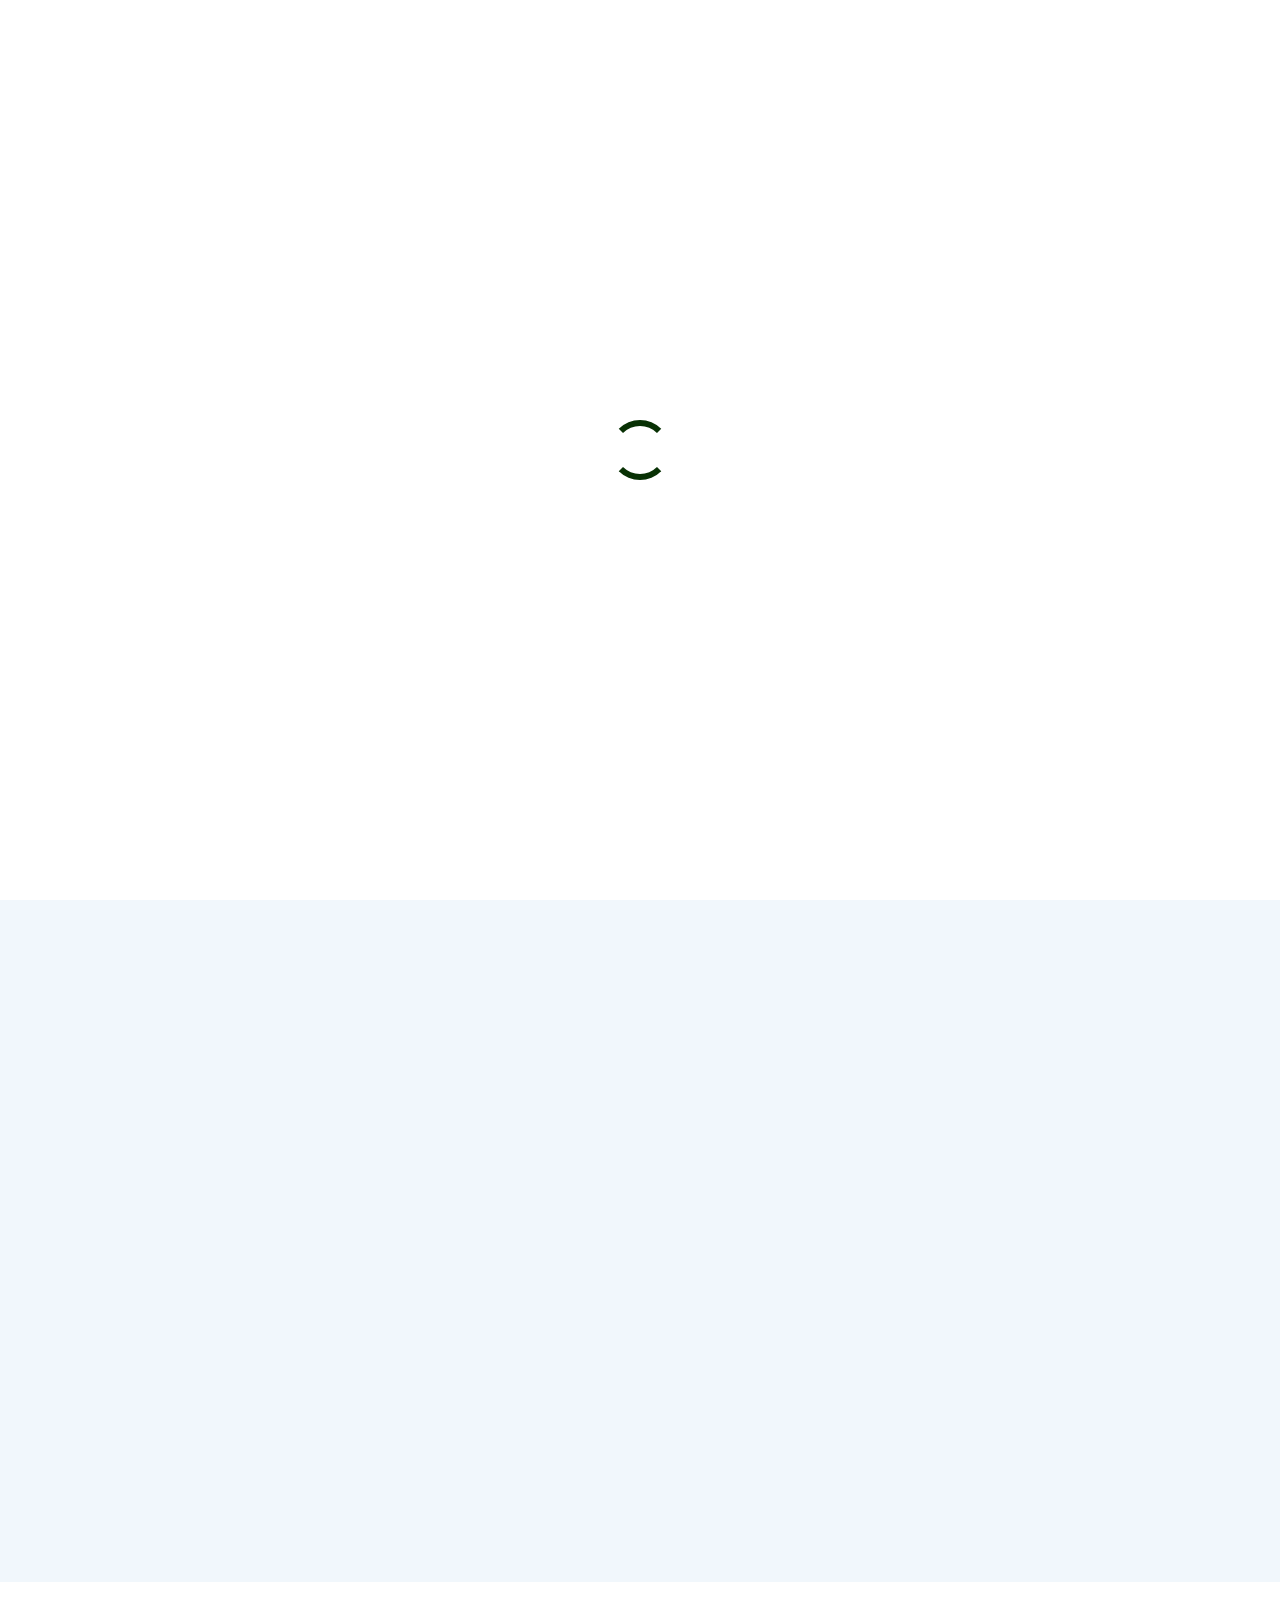
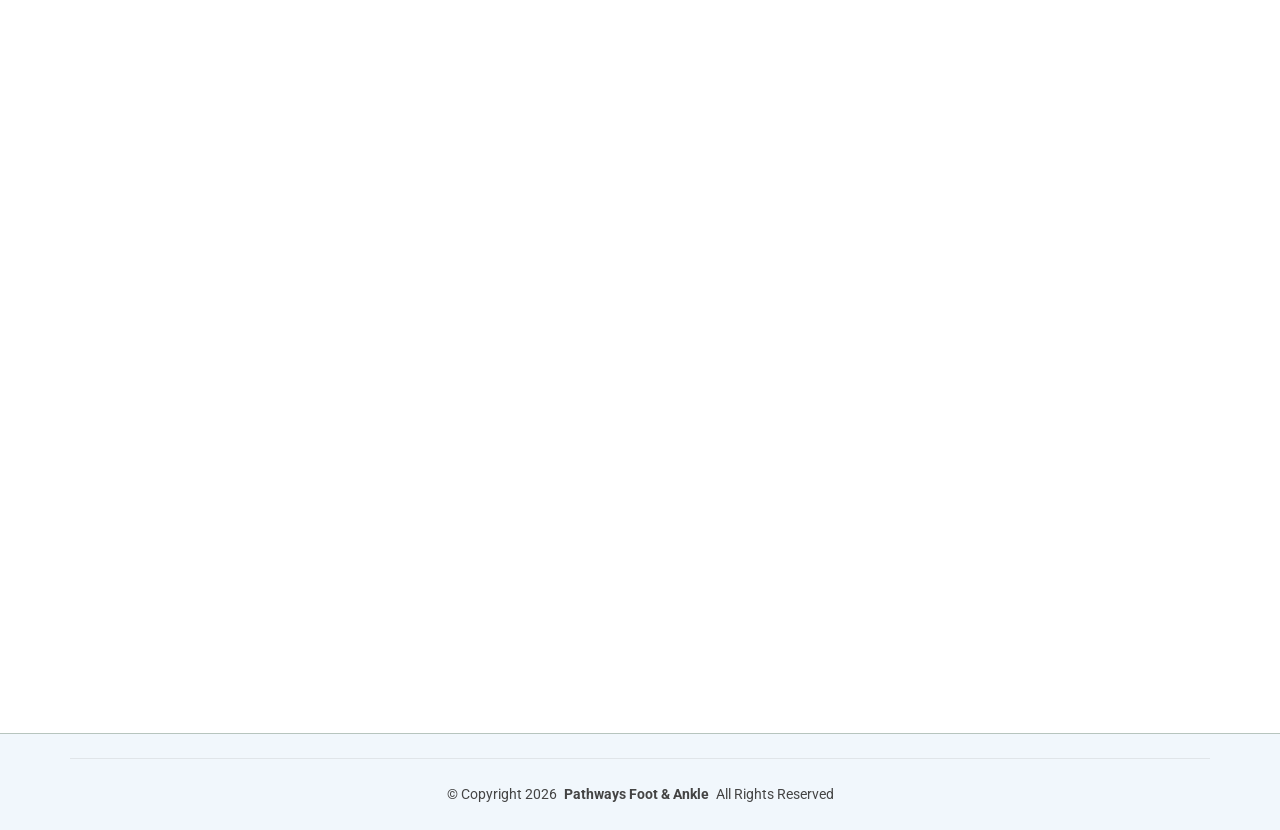
==== index.html @ 92fa501e "Update index.html" ====
<!DOCTYPE html>
<html lang="en">

<head>
  <meta charset="utf-8">
  <meta content="width=device-width, initial-scale=1.0" name="viewport">
  <title>Pathways Foot & Ankle</title>
  <meta name="description" content="">
  <meta name="keywords" content="">

  <!-- Favicons -->
  <link href="assets/img/favicon.png" rel="icon">
  <link href="assets/img/apple-touch-icon.png" rel="apple-touch-icon">

  <!-- Fonts -->
  <link href="https://fonts.googleapis.com" rel="preconnect">
  <link href="https://fonts.gstatic.com" rel="preconnect" crossorigin>
  <link href="https://fonts.googleapis.com/css2?family=Roboto:ital,wght@0,100;0,300;0,400;0,500;0,700;0,900;1,100;1,300;1,400;1,500;1,700;1,900&family=Poppins:ital,wght@0,100;0,200;0,300;0,400;0,500;0,600;0,700;0,800;0,900;1,100;1,200;1,300;1,400;1,500;1,600;1,700;1,800;1,900&family=Raleway:ital,wght@0,100;0,200;0,300;0,400;0,500;0,600;0,700;0,800;0,900;1,100;1,200;1,300;1,400;1,500;1,600;1,700;1,800;1,900&display=swap" rel="stylesheet">

  <!-- Vendor CSS Files -->
  <link href="assets/vendor/bootstrap/css/bootstrap.min.css" rel="stylesheet">
  <link href="assets/vendor/bootstrap-icons/bootstrap-icons.css" rel="stylesheet">
  <link href="assets/vendor/aos/aos.css" rel="stylesheet">
  <link href="assets/vendor/fontawesome-free/css/all.min.css" rel="stylesheet">
  <link href="assets/vendor/glightbox/css/glightbox.min.css" rel="stylesheet">
  <link href="assets/vendor/swiper/swiper-bundle.min.css" rel="stylesheet">

  <!-- Main CSS File -->
  <link href="assets/css/main.css" rel="stylesheet">

  <!-- =======================================================
  * Template Name: Medilab
  * Template URL: https://bootstrapmade.com/medilab-free-medical-bootstrap-theme/
  * Updated: Aug 07 2024 with Bootstrap v5.3.3
  * Author: BootstrapMade.com
  * License: https://bootstrapmade.com/license/
  ======================================================== -->
</head>

<body class="index-page">

  <header id="header" class="header sticky-top">

    <div class="topbar d-flex align-items-center">
      <div class="container d-flex justify-content-center justify-content-md-between">
        <div class="contact-info d-flex align-items-center">
          <i class="bi bi-phone d-flex align-items-center ms-4"><a href="tel:+19713595299">(971) 359-5299</a></i>
          <i class="bi bi-envelope d-flex align-items-center"><a href="mailto:contact@example.com">clifford@pathwaysfootandankle.com</a></i>
<i class="bi bi-geo-alt d-flex align-itmes-center ms-4"><span>The Greater Portland Area</span></i>
        </div>
      </div>
    </div><!-- End Top Bar -->

    <div class="branding d-flex align-items-center">

      <div class="container position-relative d-flex align-items-center justify-content-between">
        <a href="index.html" class="logo d-flex align-items-center me-auto">
          <!-- Uncomment the line below if you also wish to use an image logo -->
          <img src="assets/img/logo_main.png" alt="">
          <!-- <h1 class="sitename">Pathways Foot & Ankle</h1> -->
        </a>

        <nav id="navmenu" class="navmenu">
          <ul>
            <li><a href="#hero" class="active">Home<br></a></li>
            <li><a href="#about">About Dr. Clifford</a></li>
            <li><a href="#services">Services</a></li>
            <li><a href="#contact">Contact</a></li>
          </ul>
          <i class="mobile-nav-toggle d-xl-none bi bi-list"></i>
        </nav>

        <a class="cta-btn d-none d-sm-block" href="#contact">Contact Dr. Clifford</a>

      </div>

    </div>

  </header>

  <main class="main">

    <!-- Hero Section -->
    <section id="hero" class="hero section light-background">

      <img src="assets/img/hero-bg.jpg" alt="" data-aos="fade-in">

      <div class="container position-relative">

        <div class="welcome position-relative" data-aos="fade-down" data-aos-delay="100">
          <h2>BOARD CERTIFIED FOOT & ANKLE CARE AT YOUR DOOR</h2>
          <p>No waiting rooms, no travel. Just compassionate, high-quality foot and ankle care in the comfort of your home.</p>
        </div><!-- End Welcome -->

        <div class="content row gy-4">
          <div class="col-lg-4 d-flex align-items-stretch">
            <div class="why-box" data-aos="zoom-out" data-aos-delay="200">
              <h3>House Call Convenience</h3>
              <p>
                Skip the commute, parking, and waiting room. Treatment is provided in your own home, at work, your hotel, or wherever you are. Ideal for seniors, post-op patients, out of town visitors, busy professionals, or anyone who values comfort and personalized care.
              </p>
              <p>Contact Dr. Clifford directly to discuss your foot and ankle concerns. He will determine if a house call is appropriate for your needs and will gladly answer your questions. 
                
              <div class="text-center">
                <a href="#contact" class="more-btn"><span>Request an Appointment</span> <i class="bi bi-chevron-right"></i></a>
              </div>
            </div>
          </div><!-- End Why Box -->

          <div class="col-lg-8 d-flex align-items-stretch">
            <div class="d-flex flex-column justify-content-center">
              <div class="row gy-4">

                <div class="col-xl-4 d-flex align-items-stretch">
                  <div class="icon-box" data-aos="zoom-out" data-aos-delay="500">
                    <i class="fa-solid fa-house-chimney-medical"></i>
                    <h4>Advanced In-Home Care</h4>
                    <p>Whether you have a sprain, heel pain, an ingrown toenail, or just need a nail trim, expert foot and ankle care comes directly to your home. From ultrasound and laser therapy to shockwave and minor procedures — everything is done in the comfort of your own space. No referrals, no waiting rooms, no separate appointments.</p>
                  </div>
                </div><!-- End Icon Box -->

                <div class="col-xl-4 d-flex align-items-stretch">
                  <div class="icon-box" data-aos="zoom-out" data-aos-delay="300">
                    <i class="fa-solid fa-arrows-split-up-and-left"></i>
                    <h4>Functional Medicine</h4>
                    <p>Care goes beyond the foot to find the root cause of your problem — examining nutrition, biomechanics, inflammation, and lifestyle. Instead of just treating symptoms, the focus is on restoring whole-body balance to prevent future issues.

</p>
                  </div>
                </div><!-- End Icon Box -->

                <div class="col-xl-4 d-flex align-items-stretch">
                  <div class="icon-box" data-aos="zoom-out" data-aos-delay="300">
                    <i class="fa-regular fa-calendar"></i>
                    <h4>Same-Day Visits</h4>
                    <p>No referral needed. Same-day and next-day appointments are usually available. You get direct access to your provider without gatekeepers or prior authorizations.</p>
                  </div>
                </div><!-- End Icon Box -->

                <div class="col-xl-4 d-flex align-items-stretch">
                  <div class="icon-box" data-aos="zoom-out" data-aos-delay="400">
                    <i class="fa-regular fa-lightbulb"></i>
                    <h4>Direct Care = Better Care</h4>
                    <p>No insurance middlemen. No waiting for referrals or authorizations. Just transparent, affordable pricing and longer appointments. Treatment decisions are made between you and your doctor — not by an insurance company.</p>
                  </div>
                </div><!-- End Icon Box -->

                <div class="col-xl-4 d-flex align-items-stretch">
                  <div class="icon-box" data-aos="zoom-out" data-aos-delay="500">
                    <i class="fa-solid fa-bandage"></i>
                    <h4>Focus on Conservative Care</h4>
                    <p>Non-surgical options are always the first choice — from orthotics and physical therapy to regenerative medicine and laser therapy. Surgery is always a last resort.</p>
                  </div>
                </div><!-- End Icon Box -->

                <div class="col-xl-4 d-flex align-items-stretch">
                  <div class="icon-box" data-aos="zoom-out" data-aos-delay="500">
                    <i class="fa-solid fa-file-invoice-dollar"></i>
                    <h4>No Surprise Bills</h4>
                    <p>You know exactly what you pay before you receive care. HSA/FSA eligible. Lower overall costs without the overhead of insurance billing.</p>
                  </div>
                </div><!-- End Icon Box -->

              </div>
            </div>
          </div>
        </div><!-- End  Content-->

      </div>

    </section><!-- /Hero Section -->

    <!-- About Section -->
    <section id="about" class="about section">

      <div class="container">

        <div class="row gy-4 gx-5">

          <div class="col-lg-6 position-relative align-self-start" data-aos="fade-up" data-aos-delay="200">
            <img src="assets/img/about.jpg" class="img-fluid" alt="">
          </div>

          <div class="col-lg-6 content" data-aos="fade-up" data-aos-delay="100">
            <h3>Craig E. Clifford, DPM, MHA, FACFAS, FACPM</h3>
            <p>With more than a decade of performing, teaching, and developing surgical techniques, Dr. Clifford recognized that most foot and ankle surgery can be avoided with appropriate conservative care. In 2022, he left his successful high volume surgical practice to focus on expanding patient access to cutting-edge nonsurgical treatment—though he continues to perform surgery when necessary, utilizing the latest advancements in minimally invasive techniques. Dr. Clifford understands that there is no "one size fits all" solution in medicine, and <strong>every patient deserves an individualized, evidence-based approach, not a generic treatment plan</strong>.</p>
            <p>Dr. Clifford completed his podiatric medical and surgical residency training at the Franciscan Foot and Ankle Institute in Federal Way, Washington, where he later served as Director of Research and then Director of Residency Training. During his teaching tenure, he received multiple honors including <strong>Clinician of the Year</strong>, Instructor of the Year, and Outstanding Teaching Award. In 2020, he was named <strong>Physician of the Year</strong> by the Washington State Podiatric Medical Association.</p>
            <p>Dr. Clifford is <strong>board certified</strong> by the American Board of Foot and Ankle Surgery and additionally is <strong>board certified</strong> by the American Board of Podiatric Medicine. He has previously served on the Board of Directors for the International Foot and Ankle Foundation and has held editorial and peer review roles for multiple medical journals. He was also actively involved for over a decade with the Yucatan Children's Project, where he volunteered his time and skills to perform deformity correction surgeries for underserved children in Mexico.</p>
               
          </div>

        </div>

      </div>

    </section><!-- /About Section -->


    <!-- Services Section -->
    <section id="services" class="services section">

      <!-- Section Title -->
      <div class="container section-title" data-aos="fade-up">
        <h2>Services</h2>
      </div><!-- End Section Title -->

      <div class="container">

        <div class="row gy-4">

          <div class="col-lg-4 col-md-6" data-aos="fade-up" data-aos-delay="100">
            <div class="service-item  position-relative">
              <div class="icon">
                <i class="fa-regular fa-circle-dot"></i>
              </div>
                <h3>Diagnostic Ultrasound</h3>
              </a>
              <p>Painless, radiation-free imaging allows examination of soft tissues like tendons, ligaments, and nerves in real time. It's especially helpful for diagnosing plantar fasciitis, tendon tears, neuromas, and cysts.</p>
            </div>
          </div><!-- End Service Item -->

          <!--<div class="col-lg-4 col-md-6" data-aos="fade-up" data-aos-delay="200">
            <div class="service-item position-relative">
              <div class="icon">
                <i class="fa-solid fa-compass-drafting"></i>
              </div>
                <h3>Biomechanical Exam</h3>
              </a>
              <p>Your standing, walking, and running patterns are analyzed to identify abnormal motion that leads to pain or injury. The results guide recommendations for orthotics, physical therapy, and shoe gear.</p>
            </div>
          </div><!-- End Service Item -->

          <div class="col-lg-4 col-md-6" data-aos="fade-up" data-aos-delay="300">
            <div class="service-item position-relative">
              <div class="icon">
                <i class="fa-solid fa-arrows-split-up-and-left"></i>
              </div>
                <h3>Functional Medicine</h3>
              </a>
              <p>Foot problems often stem from whole-body issues like inflammation, metabolic imbalances, or nutritional deficiencies. Functional medicine testing digs deeper to treat the root cause — not just the symptoms.</p>
            </div>
          </div><!-- End Service Item -->

          <div class="col-lg-4 col-md-6" data-aos="fade-up" data-aos-delay="400">
            <div class="service-item position-relative">
              <div class="icon">
                <i class="fa-solid fa-xmark"></i>
              </div>
                <h3>Toenail Removal</h3>
              </a>
              <p>For infected toenails, chronically ingrown, thickened, or painful nails, safe in-home nail removal is available. The procedure is quick and can be made permanent if the nail edge keeps growing back.</p>
            </div>
          </div><!-- End Service Item -->

          <div class="col-lg-4 col-md-6" data-aos="fade-up" data-aos-delay="500">
            <div class="service-item position-relative">
              <div class="icon">
                <i class="fa-solid fa-syringe"></i>
              </div>
                <h3>Cortisone Injections</h3>
              </a>
              <p>A powerful anti-inflammatory shot that reduces swelling and pain from conditions like arthritis, tendinitis, and plantar fasciitis. Relief often begins within days and can last for weeks or months.</p>
            </div>
          </div><!-- End Service Item -->

          <!--<div class="col-lg-4 col-md-6" data-aos="fade-up" data-aos-delay="600">
            <div class="service-item position-relative">
              <div class="icon">
                <i class="fa-solid fa-dna"></i>
              </div>
                <h3>Regenerative Medicine Injections</h3>
              </a>
              <p>Your body's own healing abilities are used to repair damaged tissues. Options include platelet-rich plasma (PRP) and amniotic injections — ideal for chronic tendonitis, arthritis, and ligament injuries.</p>
            </div>
          </div><!-- End Service Item -->

          <div class="col-lg-4 col-md-6" data-aos="fade-up" data-aos-delay="600">
            <div class="service-item position-relative">
              <div class="icon">
                <i class="fa-solid fa-shoe-prints"></i>
              </div>
                <h3>Custom Orthotics</h3>
              </a>
              <p>Prescription devices made specifically for your feet. Unlike over-the-counter inserts, custom orthotics correct your unique biomechanics, relieve pressure points, and prevent reinjury.</p>
            </div>
          </div><!-- End Service Item -->

          <div class="col-lg-4 col-md-6" data-aos="fade-up" data-aos-delay="600">
            <div class="service-item position-relative">
              <div class="icon">
                <i class="fa-brands fa-spotify"></i>
              </div>
                <h3>Shockwave Therapy</h3>
              </a>
              <p>A non-invasive treatment that uses high-energy sound waves to stimulate healing in chronic conditions like plantar fasciitis, peripheral neuropathy, neuromas, and Achilles tendinitis. No needles, no downtime. Typically requires 3-5 sessions for maximum results.</p>
            </div>
          </div><!-- End Service Item -->

          <div class="col-lg-4 col-md-6" data-aos="fade-up" data-aos-delay="600">
            <div class="service-item position-relative">
              <div class="icon">
                <i class="fa-solid fa-syringe"></i>
              </div>
                <h3>Prolotherapy</h3>
              </a>
              <p>Prolotherapy (proliferative therapy) uses a small amount of an irritant solution — typically dextrose — injected into a weakened ligament or tendon. This triggers a natural healing response, strengthening the tissue and reducing chronic pain. It's especially effective for ankle instability, plantar fasciitis, and unresolved sprains.</p>
            </div>
          </div><!-- End Service Item -->

          <div class="col-lg-4 col-md-6" data-aos="fade-up" data-aos-delay="600">
            <div class="service-item position-relative">
              <div class="icon">
                <i class="fa-brands fa-pagelines"></i>
              </div>
                <h3>Homeopathic Injection Therapy</h3>
              </a>
              <p>A gentle, plant-based alternative to corticosteroids and NSAIDs. This therapy is designed to reduce inflammation, break up scar tissue, and relieve nerve pain without the side effects of stronger medications. It's often used for neuromas, arthritic joints, and chronic tendinitis.</p>
            </div>
          </div><!-- End Service Item -->

          <div class="col-lg-4 col-md-6" data-aos="fade-up" data-aos-delay="600">
            <div class="service-item position-relative">
              <div class="icon">
                <i class="fa-solid fa-scissors"></i>
              </div>
                <h3>Routine Nail and Callus Care</h3>
              </a>
              <p>Not just a trim — medical assessment and treatment of thick, deformed, or fungal nails, along with painful, hardened skin. Using sterile instruments, calluses are reduced to prevent ulcers and nails are carefully debrided to restore comfort and mobility. Ideal for diabetics, seniors, or anyone who struggles to care for their own feet.</p>
            </div>
          </div><!-- End Service Item -->

          <div class="col-lg-4 col-md-6" data-aos="fade-up" data-aos-delay="600">
            <div class="service-item position-relative">
              <div class="icon">
                <i class="fa-solid fa-bolt"></i>
              </div>
                <h3>Laser Therapy for Pain & Inflammation</h3>
              </a>
              <p>Medical grade lasers use focused, painless light energy to penetrate deep into tissues without heat or discomfort. For acute and chronic pain, it reduces inflammation, stimulates cell repair, and improves blood flow — effectively treating arthritis, tendonitis, neuropathy, and sports injuries. Each session takes only a few minutes, and most patients notice improvement after 3–6 treatments.</p>
            </div>
          </div><!-- End Service Item -->

          <div class="col-lg-4 col-md-6" data-aos="fade-up" data-aos-delay="600">
            <div class="service-item position-relative">
              <div class="icon">
                <i class="fa-solid fa-bacteria"></i>
              </div>
                <h3>Laser Therapy for Toenail Fungus</h3>
              </a>
              <p>Specialized laser energy safely heats and destroys toenail fungus without damaging the surrounding skin or nail. The treatment is painless, requires no needles or anesthesia, and has no downtime.</p>
            </div>
          </div><!-- End Service Item -->

          <div class="col-lg-4 col-md-6" data-aos="fade-up" data-aos-delay="600">
            <div class="service-item position-relative">
              <div class="icon">
                <i class="fa-solid fa-kit-medical"></i>
              </div>
                <h3>Minimally Invasive Surgery</h3>
              </a>
              <p>When surgery is needed, small incisions (often less than 1 cm) are used to correct bunions, hammertoes, neuromas, and more. Less pain, faster recovery, and no large scars. Minor procedures can be done in your home. More involved surgeries are performed at an outpatient surgery center.</p>
            </div>
          </div><!-- End Service Item -->
        </div>

      </div>

    </section><!-- /Services Section -->

    <!-- Contact Section -->
    <section id="contact" class="contact section">

      <!-- Section Title -->
      <div class="container section-title" data-aos="fade-up">
        <h2>Contact</h2>
        <p>Pathways Foot & Ankle - Your Next Step on the Path to Better Health</p>
        <p>Serving the Greater Portland Area</p>
      </div><!-- End Section Title -->

      <div class="mb-5" data-aos="fade-up" data-aos-delay="200">

        <iframe style="border:0; width: 100%; height: 270px;" src="https://www.google.com/maps/embed?pb=!1m14!1m12!1m3!1d95407.54642132562!2d-122.58692089990693!3d45.4833038383401!2m3!1f0!2f0!3f0!3m2!1i1024!2i768!4f13.1!5e0!3m2!1sen!2sus!4v1777483092221!5m2!1sen!2sus" frameborder="0" allowfullscreen="" loading="lazy" referrerpolicy="no-referrer-when-downgrade"></iframe>
      </div><!-- End Google Maps -->

      <div class="container" data-aos="fade-up" data-aos-delay="100">

        <div class="row gy-4">

          <div class="col-lg-4">

            <div class="info-item d-flex" data-aos="fade-up" data-aos-delay="400">
              <i class="bi bi-telephone flex-shrink-0"></i>
              <div>
                <h3>Call Dr. Clifford</h3>
                <p><a href="tel:+19713595299">(971) 359-5299</a></p>
              </div>
            </div><!-- End Info Item -->

            <div class="info-item d-flex" data-aos="fade-up" data-aos-delay="500">
              <i class="bi bi-envelope flex-shrink-0"></i>
              <div>
                <h3>Email Dr. Clifford</h3>
                <p><a href="mailto:clifford@pathwaysfootandankle.com">clifford@pathwaysfootandankle.com</a></p>
              </div>
            </div><!-- End Info Item -->

          </div>

          <div class="col-lg-8">
            <form action="https://formsubmit.co/clifford@pathwaysfootandankle.com" method="POST" class="php-email-form" data-aos="fade-up" data-aos-delay="200">
                <div class="row gy-4">
                    <div class="col-md-6">
                        <input type="text" class="form-control" name="fname" placeholder="First Name" required>
                    </div>

                    <div class="col-md-6">
                        <input type="text" class="form-control" name="lname" placeholder="Last Name"required>
                    </div>

                    <div class="col-md-6">
                        <input type="email" class="form-control" name="email" placeholder="Email Address"required>
                    </div>

                    <div class="col-md-6">
                        <input type="text" class="form-control" name="phone" placeholder="Phone Number"required>
                    </div>

                    <div class="col-md-12">
                        <textarea class="form-control" name="message" rows="6" placeholder="Type your message here" required></textarea>
                    </div>

                    <div class="col-md-12">
                        <input type="hidden" name="_next" value="https://cecliffor.github.io/pathwaysmobile/msgsent.html">
                        <!--<input type="hidden" name="_captcha" value="false">-->
                        <button type="submit">Send Message</button>
                    </div>
                </div>
            </form>
          </div><!-- End Contact Form -->

        </div>

      </div>

    </section><!-- /Contact Section -->

  </main>

  <footer id="footer" class="footer light-background">

    <div class="container copyright text-center mt-4">
      <p>© <span>Copyright 2026</span> <strong class="px-1 sitename">Pathways Foot & Ankle</strong> <span>All Rights Reserved</span></p>
    </div>

  </footer>

  <!-- Scroll Top -->
  <a href="#" id="scroll-top" class="scroll-top d-flex align-items-center justify-content-center"><i class="bi bi-arrow-up-short"></i></a>

  <!-- Preloader -->
  <div id="preloader"></div>

  <!-- Vendor JS Files -->
  <script src="assets/vendor/bootstrap/js/bootstrap.bundle.min.js"></script>
  <script src="assets/vendor/php-email-form/validate.js"></script>
  <script src="assets/vendor/aos/aos.js"></script>
  <script src="assets/vendor/glightbox/js/glightbox.min.js"></script>
  <script src="assets/vendor/purecounter/purecounter_vanilla.js"></script>
  <script src="assets/vendor/swiper/swiper-bundle.min.js"></script>

  <!-- Main JS File -->
  <script src="assets/js/main.js"></script>

</body>

</html>
---- assets/css/main.css ----
/**
* Template Name: Medilab
* Template URL: https://bootstrapmade.com/medilab-free-medical-bootstrap-theme/
* Updated: Aug 07 2024 with Bootstrap v5.3.3
* Author: BootstrapMade.com
* License: https://bootstrapmade.com/license/
*/

/*--------------------------------------------------------------
# Font & Color Variables
# Help: https://bootstrapmade.com/color-system/
--------------------------------------------------------------*/
/* Fonts */
:root {
  --default-font: "Roboto",  system-ui, -apple-system, "Segoe UI", Roboto, "Helvetica Neue", Arial, "Noto Sans", "Liberation Sans", sans-serif, "Apple Color Emoji", "Segoe UI Emoji", "Segoe UI Symbol", "Noto Color Emoji";
  --heading-font: "Poppins",  sans-serif;
  --nav-font: "Raleway",  sans-serif;
}

/* Global Colors - The following color variables are used throughout the website. Updating them here will change the color scheme of the entire website */
:root { 
  --background-color: #ffffff; /* Background color for the entire website, including individual sections */
  --default-color: #444444; /* Default color used for the majority of the text content across the entire website */
  --heading-color: #083104; /* Color for headings, subheadings and title throughout the website */
  --accent-color: #083104; /* Accent color that represents your brand on the website. It's used for buttons, links, and other elements that need to stand out */
  --surface-color: #ffffff; /* The surface color is used as a background of boxed elements within sections, such as cards, icon boxes, or other elements that require a visual separation from the global background. */
  --contrast-color: #ffffff; /* Contrast color for text, ensuring readability against backgrounds of accent, heading, or default colors. */
}

/* Nav Menu Colors - The following color variables are used specifically for the navigation menu. They are separate from the global colors to allow for more customization options */
:root {
  --nav-color: #083104;  /* The default color of the main navmenu links */
  --nav-hover-color: #559557; /* Applied to main navmenu links when they are hovered over or active */
  --nav-mobile-background-color: #ffffff; /* Used as the background color for mobile navigation menu */
  --nav-dropdown-background-color: #ffffff; /* Used as the background color for dropdown items that appear when hovering over primary navigation items */
  --nav-dropdown-color: #2c4964; /* Used for navigation links of the dropdown items in the navigation menu. */
  --nav-dropdown-hover-color: #1977cc; /* Similar to --nav-hover-color, this color is applied to dropdown navigation links when they are hovered over. */
}

/* Color Presets - These classes override global colors when applied to any section or element, providing reuse of the sam color scheme. */

.light-background {
  --background-color: #f1f7fc;
  --surface-color: #ffffff;
}

.dark-background {
  --background-color: #060606;
  --default-color: #ffffff;
  --heading-color: #ffffff;
  --surface-color: #252525;
  --contrast-color: #ffffff;
}

/* Smooth scroll */
:root {
  scroll-behavior: smooth;
}

/*--------------------------------------------------------------
# General Styling & Shared Classes
--------------------------------------------------------------*/
body {
  color: var(--default-color);
  background-color: var(--background-color);
  font-family: var(--default-font);
}

a {
  color: var(--accent-color);
  text-decoration: none;
  transition: 0.3s;
}

a:hover {
  color: color-mix(in srgb, var(--accent-color), transparent 25%);
  text-decoration: none;
}

h1,
h2,
h3,
h4,
h5,
h6 {
  color: var(--heading-color);
  font-family: var(--heading-font);
}

/* Pulsating Play Button
------------------------------*/
.pulsating-play-btn {
  width: 94px;
  height: 94px;
  background: radial-gradient(var(--accent-color) 50%, color-mix(in srgb, var(--accent-color), transparent 75%) 52%);
  border-radius: 50%;
  display: block;
  position: relative;
  overflow: hidden;
}

.pulsating-play-btn:before {
  content: "";
  position: absolute;
  width: 120px;
  height: 120px;
  animation-delay: 0s;
  animation: pulsate-play-btn 2s;
  animation-direction: forwards;
  animation-iteration-count: infinite;
  animation-timing-function: steps;
  opacity: 1;
  border-radius: 50%;
  border: 5px solid color-mix(in srgb, var(--accent-color), transparent 30%);
  top: -15%;
  left: -15%;
  background: rgba(198, 16, 0, 0);
}

.pulsating-play-btn:after {
  content: "";
  position: absolute;
  left: 50%;
  top: 50%;
  transform: translateX(-40%) translateY(-50%);
  width: 0;
  height: 0;
  border-top: 10px solid transparent;
  border-bottom: 10px solid transparent;
  border-left: 15px solid #fff;
  z-index: 100;
  transition: all 400ms cubic-bezier(0.55, 0.055, 0.675, 0.19);
}

.pulsating-play-btn:hover:before {
  content: "";
  position: absolute;
  left: 50%;
  top: 50%;
  transform: translateX(-40%) translateY(-50%);
  width: 0;
  height: 0;
  border: none;
  border-top: 10px solid transparent;
  border-bottom: 10px solid transparent;
  border-left: 15px solid #fff;
  z-index: 200;
  animation: none;
  border-radius: 0;
}

.pulsating-play-btn:hover:after {
  border-left: 15px solid var(--accent-color);
  transform: scale(20);
}

@keyframes pulsate-play-btn {
  0% {
    transform: scale(0.6, 0.6);
    opacity: 1;
  }

  100% {
    transform: scale(1, 1);
    opacity: 0;
  }
}


/*--------------------------------------------------------------
# Global Header
--------------------------------------------------------------*/
.header {
  color: var(--default-color);
  transition: all 0.5s;
  z-index: 997;
  background-color: var(--background-color);
}

.header .topbar {
  background-color: var(--accent-color);
  height: 40px;
  padding: 0;
  font-size: 14px;
  transition: all 0.5s;
}

.header .topbar .contact-info i {
  font-style: normal;
  color: var(--contrast-color);
}

.header .topbar .contact-info i a,
.header .topbar .contact-info i span {
  padding-left: 5px;
  color: var(--contrast-color);
}

@media (max-width: 575px) {

  .header .topbar .contact-info i a,
  .header .topbar .contact-info i span {
    font-size: 13px;
  }
}

.header .topbar .contact-info i a {
  line-height: 0;
  transition: 0.3s;
}

.header .topbar .contact-info i a:hover {
  color: var(--contrast-color);
  text-decoration: underline;
}

.header .topbar .social-links a {
  color: color-mix(in srgb, var(--contrast-color), transparent 40%);
  line-height: 0;
  transition: 0.3s;
  margin-left: 20px;
}

.header .topbar .social-links a:hover {
  color: var(--contrast-color);
}

.header .branding {
  min-height: 80px;
  padding: 10px 0;
}

.header .logo {
  line-height: 1;
}

.header .logo img {
  max-height: 70px;
  margin-right: 8px;
}

.header .logo h1 {
  font-size: 30px;
  margin: 0;
  font-weight: 700;
  color: var(--heading-color);
}

.header .cta-btn,
.header .cta-btn:focus {
  color: var(--contrast-color);
  background: var(--accent-color);
  font-size: 14px;
  padding: 8px 25px;
  margin: 0 0 0 30px;
  border-radius: 50px;
  transition: 0.3s;
}

.header .cta-btn:hover,
.header .cta-btn:focus:hover {
  color: var(--contrast-color);
  background: color-mix(in srgb, var(--accent-color), transparent 15%);
}

@media (max-width: 1200px) {
  .header .logo {
    order: 1;
  }

  .header .cta-btn {
    order: 2;
    margin: 0 15px 0 0;
    padding: 6px 15px;
  }

  .header .navmenu {
    order: 3;
  }
}

.scrolled .header {
  box-shadow: 0px 0 18px rgba(0, 0, 0, 0.1);
}

.scrolled .header .topbar {
  height: 0;
  visibility: hidden;
  overflow: hidden;
}

/*--------------------------------------------------------------
# Navigation Menu
--------------------------------------------------------------*/
/* Desktop Navigation */
@media (min-width: 1200px) {
  .navmenu {
    padding: 0;
  }

  .navmenu ul {
    margin: 0;
    padding: 0;
    display: flex;
    list-style: none;
    align-items: center;
  }

  .navmenu li {
    position: relative;
  }

  .navmenu>ul>li {
    white-space: nowrap;
    padding: 15px 14px;
  }

  .navmenu>ul>li:last-child {
    padding-right: 0;
  }

  .navmenu a,
  .navmenu a:focus {
    color: var(--nav-color);
    font-size: 15px;
    padding: 0 2px;
    font-family: var(--nav-font);
    font-weight: 400;
    display: flex;
    align-items: center;
    justify-content: space-between;
    white-space: nowrap;
    transition: 0.3s;
    position: relative;
  }

  .navmenu a i,
  .navmenu a:focus i {
    font-size: 12px;
    line-height: 0;
    margin-left: 5px;
    transition: 0.3s;
  }

  .navmenu>ul>li>a:before {
    content: "";
    position: absolute;
    width: 100%;
    height: 2px;
    bottom: -6px;
    left: 0;
    background-color: var(--nav-hover-color);
    visibility: hidden;
    width: 0px;
    transition: all 0.3s ease-in-out 0s;
  }

  .navmenu a:hover:before,
  .navmenu li:hover>a:before,
  .navmenu .active:before {
    visibility: visible;
    width: 100%;
  }

  .navmenu li:hover>a,
  .navmenu .active,
  .navmenu .active:focus {
    color: var(--nav-hover-color);
  }

  .navmenu .dropdown ul {
    margin: 0;
    padding: 10px 0;
    background: var(--nav-dropdown-background-color);
    display: block;
    position: absolute;
    visibility: hidden;
    left: 14px;
    top: 130%;
    opacity: 0;
    transition: 0.3s;
    border-radius: 4px;
    z-index: 99;
    box-shadow: 0px 0px 30px rgba(0, 0, 0, 0.1);
  }

  .navmenu .dropdown ul li {
    min-width: 200px;
  }

  .navmenu .dropdown ul a {
    padding: 10px 20px;
    font-size: 15px;
    text-transform: none;
    color: var(--nav-dropdown-color);
  }

  .navmenu .dropdown ul a i {
    font-size: 12px;
  }

  .navmenu .dropdown ul a:hover,
  .navmenu .dropdown ul .active:hover,
  .navmenu .dropdown ul li:hover>a {
    color: var(--nav-dropdown-hover-color);
  }

  .navmenu .dropdown:hover>ul {
    opacity: 1;
    top: 100%;
    visibility: visible;
  }

  .navmenu .dropdown .dropdown ul {
    top: 0;
    left: -90%;
    visibility: hidden;
  }

  .navmenu .dropdown .dropdown:hover>ul {
    opacity: 1;
    top: 0;
    left: -100%;
    visibility: visible;
  }
}

/* Mobile Navigation */
@media (max-width: 1199px) {
  .mobile-nav-toggle {
    color: var(--nav-color);
    font-size: 28px;
    line-height: 0;
    margin-right: 10px;
    cursor: pointer;
    transition: color 0.3s;
  }

  .navmenu {
    padding: 0;
    z-index: 9997;
  }

  .navmenu ul {
    display: none;
    list-style: none;
    position: absolute;
    inset: 60px 20px 20px 20px;
    padding: 10px 0;
    margin: 0;
    border-radius: 6px;
    background-color: var(--nav-mobile-background-color);
    border: 1px solid color-mix(in srgb, var(--default-color), transparent 90%);
    box-shadow: none;
    overflow-y: auto;
    transition: 0.3s;
    z-index: 9998;
  }

  .navmenu a,
  .navmenu a:focus {
    color: var(--nav-dropdown-color);
    padding: 10px 20px;
    font-family: var(--nav-font);
    font-size: 17px;
    font-weight: 500;
    display: flex;
    align-items: center;
    justify-content: space-between;
    white-space: nowrap;
    transition: 0.3s;
  }

  .navmenu a i,
  .navmenu a:focus i {
    font-size: 12px;
    line-height: 0;
    margin-left: 5px;
    width: 30px;
    height: 30px;
    display: flex;
    align-items: center;
    justify-content: center;
    border-radius: 50%;
    transition: 0.3s;
    background-color: color-mix(in srgb, var(--accent-color), transparent 90%);
  }

  .navmenu a i:hover,
  .navmenu a:focus i:hover {
    background-color: var(--accent-color);
    color: var(--contrast-color);
  }

  .navmenu a:hover,
  .navmenu .active,
  .navmenu .active:focus {
    color: var(--nav-dropdown-hover-color);
  }

  .navmenu .active i,
  .navmenu .active:focus i {
    background-color: var(--accent-color);
    color: var(--contrast-color);
    transform: rotate(180deg);
  }

  .navmenu .dropdown ul {
    position: static;
    display: none;
    z-index: 99;
    padding: 10px 0;
    margin: 10px 20px;
    background-color: var(--nav-dropdown-background-color);
    transition: all 0.5s ease-in-out;
  }

  .navmenu .dropdown ul ul {
    background-color: rgba(33, 37, 41, 0.1);
  }

  .navmenu .dropdown>.dropdown-active {
    display: block;
    background-color: rgba(33, 37, 41, 0.03);
  }

  .mobile-nav-active {
    overflow: hidden;
  }

  .mobile-nav-active .mobile-nav-toggle {
    color: #fff;
    position: absolute;
    font-size: 32px;
    top: 15px;
    right: 15px;
    margin-right: 0;
    z-index: 9999;
  }

  .mobile-nav-active .navmenu {
    position: fixed;
    overflow: hidden;
    inset: 0;
    background: rgba(33, 37, 41, 0.8);
    transition: 0.3s;
  }

  .mobile-nav-active .navmenu>ul {
    display: block;
  }
}

/*--------------------------------------------------------------
# Global Footer
--------------------------------------------------------------*/
.footer {
  color: var(--default-color);
  background-color: var(--background-color);
  border-top: 1px solid color-mix(in srgb, var(--accent-color), transparent 75%);
  font-size: 14px;
  position: relative;
}

.footer .footer-top {
  padding-top: 50px;
}

.footer .footer-about .logo {
  line-height: 1;
  margin-bottom: 25px;
}

.footer .footer-about .logo img {
  max-height: 40px;
  margin-right: 6px;
}

.footer .footer-about .logo span {
  color: var(--heading-color);
  font-family: var(--heading-font);
  font-size: 26px;
  font-weight: 700;
  letter-spacing: 1px;
}

.footer .footer-about p {
  font-size: 14px;
  font-family: var(--heading-font);
}

.footer .social-links a {
  display: flex;
  align-items: center;
  justify-content: center;
  width: 40px;
  height: 40px;
  border-radius: 50%;
  border: 1px solid color-mix(in srgb, var(--default-color), transparent 50%);
  font-size: 16px;
  color: color-mix(in srgb, var(--default-color), transparent 20%);
  margin-right: 10px;
  transition: 0.3s;
}

.footer .social-links a:hover {
  color: var(--accent-color);
  border-color: var(--accent-color);
}

.footer h4 {
  font-size: 16px;
  font-weight: bold;
  position: relative;
  padding-bottom: 12px;
}

.footer .footer-links {
  margin-bottom: 30px;
}

.footer .footer-links ul {
  list-style: none;
  padding: 0;
  margin: 0;
}

.footer .footer-links ul i {
  padding-right: 2px;
  font-size: 12px;
  line-height: 0;
}

.footer .footer-links ul li {
  padding: 10px 0;
  display: flex;
  align-items: center;
}

.footer .footer-links ul li:first-child {
  padding-top: 0;
}

.footer .footer-links ul a {
  color: color-mix(in srgb, var(--default-color), transparent 30%);
  display: inline-block;
  line-height: 1;
}

.footer .footer-links ul a:hover {
  color: var(--accent-color);
}

.footer .footer-contact p {
  margin-bottom: 5px;
}

.footer .copyright {
  padding-top: 25px;
  padding-bottom: 25px;
  border-top: 1px solid color-mix(in srgb, var(--default-color), transparent 90%);
}

.footer .copyright p {
  margin-bottom: 0;
}

.footer .credits {
  margin-top: 8px;
  font-size: 13px;
}

/*--------------------------------------------------------------
# Preloader
--------------------------------------------------------------*/
#preloader {
  position: fixed;
  inset: 0;
  z-index: 999999;
  overflow: hidden;
  background: var(--background-color);
  transition: all 0.6s ease-out;
}

#preloader:before {
  content: "";
  position: fixed;
  top: calc(50% - 30px);
  left: calc(50% - 30px);
  border: 6px solid #ffffff;
  border-color: var(--accent-color) transparent var(--accent-color) transparent;
  border-radius: 50%;
  width: 60px;
  height: 60px;
  animation: animate-preloader 1.5s linear infinite;
}

@keyframes animate-preloader {
  0% {
    transform: rotate(0deg);
  }

  100% {
    transform: rotate(360deg);
  }
}

/*--------------------------------------------------------------
# Scroll Top Button
--------------------------------------------------------------*/
.scroll-top {
  position: fixed;
  visibility: hidden;
  opacity: 0;
  right: 15px;
  bottom: 15px;
  z-index: 99999;
  background-color: var(--accent-color);
  width: 40px;
  height: 40px;
  border-radius: 4px;
  transition: all 0.4s;
}

.scroll-top i {
  font-size: 24px;
  color: var(--contrast-color);
  line-height: 0;
}

.scroll-top:hover {
  background-color: color-mix(in srgb, var(--accent-color), transparent 20%);
  color: var(--contrast-color);
}

.scroll-top.active {
  visibility: visible;
  opacity: 1;
}

/*--------------------------------------------------------------
# Disable aos animation delay on mobile devices
--------------------------------------------------------------*/
@media screen and (max-width: 768px) {
  [data-aos-delay] {
    transition-delay: 0 !important;
  }
}

/*--------------------------------------------------------------
# Global Page Titles & Breadcrumbs
--------------------------------------------------------------*/
.page-title {
  color: var(--default-color);
  background-color: var(--background-color);
  position: relative;
}

.page-title .heading {
  padding: 80px 0;
  border-top: 1px solid color-mix(in srgb, var(--accent-color), transparent 80%);
}

.page-title .heading h1 {
  font-size: 38px;
  font-weight: 700;
}

.page-title nav {
  background-color: color-mix(in srgb, var(--accent-color), transparent 94%);
  padding: 20px 0;
}

.page-title nav ol {
  display: flex;
  flex-wrap: wrap;
  list-style: none;
  margin: 0;
  font-size: 16px;
  font-weight: 600;
}

.page-title nav ol li+li {
  padding-left: 10px;
}

.page-title nav ol li+li::before {
  content: "/";
  display: inline-block;
  padding-right: 10px;
  color: color-mix(in srgb, var(--default-color), transparent 70%);
}

/*--------------------------------------------------------------
# Global Sections
--------------------------------------------------------------*/
section,
.section {
  color: var(--default-color);
  background-color: var(--background-color);
  padding: 60px 0;
  scroll-margin-top: 72px;
  overflow: clip;
}

@media (max-width: 1199px) {

  section,
  .section {
    scroll-margin-top: 60px;
  }
}

/*--------------------------------------------------------------
# Global Section Titles
--------------------------------------------------------------*/
.section-title {
  text-align: center;
  padding-bottom: 60px;
  position: relative;
}

.section-title h2 {
  font-size: 32px;
  font-weight: 500;
  margin-bottom: 20px;
  padding-bottom: 20px;
  position: relative;
}

.section-title h2:before {
  content: "";
  position: absolute;
  display: block;
  width: 160px;
  height: 1px;
  background: color-mix(in srgb, var(--default-color), transparent 60%);
  left: 0;
  right: 0;
  bottom: 1px;
  margin: auto;
}

.section-title h2::after {
  content: "";
  position: absolute;
  display: block;
  width: 60px;
  height: 3px;
  background: var(--accent-color);
  left: 0;
  right: 0;
  bottom: 0;
  margin: auto;
}

.section-title p {
  margin-bottom: 0;
}

/*--------------------------------------------------------------
# Hero Section
--------------------------------------------------------------*/
.hero {
  width: 100%;
  min-height: calc(100vh - 112px);
  padding: 80px 0;
  display: flex;
  align-items: center;
  justify-content: center;
  position: relative;
  overflow: hidden;
}

.hero img {
  position: absolute;
  inset: 0;
  display: block;
  width: 100%;
  height: 100%;
  object-fit: cover;
  z-index: 1;
}

.hero .container {
  z-index: 3;
}

.hero .welcome h2 {
  margin: 0;
  font-size: 48px;
  font-weight: 700;
}

.hero .welcome p {
  font-size: 24px;
  margin: 0;
}

.hero .content {
  margin-top: 40px;
}

.hero .content .why-box {
  color: var(--contrast-color);
  background: var(--accent-color);
  padding: 30px;
  border-radius: 4px;
}

.hero .content .why-box h3 {
  color: var(--contrast-color);
  font-weight: 700;
  font-size: 34px;
  margin-bottom: 30px;
}

.hero .content .why-box p {
  margin-bottom: 30px;
}

.hero .content .why-box .more-btn {
  color: var(--contrast-color);
  background: color-mix(in srgb, var(--contrast-color), transparent 80%);
  display: inline-block;
  padding: 6px 30px 8px 30px;
  border-radius: 50px;
  transition: all ease-in-out 0.4s;
}

.hero .content .why-box .more-btn i {
  font-size: 14px;
}

.hero .content .why-box .more-btn:hover {
  background: var(--surface-color);
  color: var(--accent-color);
}

.hero .content .icon-box {
  text-align: center;
  border-radius: 10px;
  background: color-mix(in srgb, var(--surface-color), transparent 20%);
  box-shadow: 0px 2px 15px rgba(0, 0, 0, 0.1);
  padding: 40px 30px;
  width: 100%;
}

.hero .content .icon-box i {
  font-size: 40px;
  color: var(--accent-color);
}

.hero .content .icon-box h4 {
  font-size: 20px;
  font-weight: 700;
  margin: 10px 0 20px 0;
}

.hero .content .icon-box p {
  font-size: 15px;
  color: color-mix(in srgb, var(--default-color), transparent 30%);
}

/*--------------------------------------------------------------
# About Section
--------------------------------------------------------------*/
.about .content h3 {
  font-size: 2rem;
  font-weight: 700;
}

.about .content ul {
  list-style: none;
  padding: 0;
}

.about .content ul li {
  display: flex;
  align-items: flex-start;
  margin-top: 40px;
}

.about .content ul i {
  flex-shrink: 0;
  font-size: 48px;
  color: var(--accent-color);
  margin-right: 20px;
}

.about .content ul h5 {
  font-size: 18px;
  font-weight: 700;
}

.about .content ul p {
  font-size: 15px;
}

.about .content p:last-child {
  margin-bottom: 0;
}

.about .pulsating-play-btn {
  position: absolute;
  left: calc(50% - 47px);
  top: calc(50% - 47px);
}

/*--------------------------------------------------------------
# Stats Section
--------------------------------------------------------------*/
.stats i {
  color: var(--contrast-color);
  background-color: var(--accent-color);
  box-shadow: 0px 2px 25px rgba(0, 0, 0, 0.1);
  width: 54px;
  height: 54px;
  font-size: 24px;
  border-radius: 50px;
  border: 2px solid var(--background-color);
  display: inline-flex;
  align-items: center;
  justify-content: center;
  position: relative;
  z-index: 1;
}

.stats .stats-item {
  background-color: var(--surface-color);
  margin-top: -27px;
  padding: 30px 30px 25px 30px;
  width: 100%;
  position: relative;
  text-align: center;
  box-shadow: 0px 2px 35px rgba(0, 0, 0, 0.1);
  border-radius: 4px;
  z-index: 0;
}

.stats .stats-item span {
  font-size: 32px;
  display: block;
  margin: 10px 0;
  font-weight: 700;
  color: var(--heading-color);
}

.stats .stats-item p {
  padding: 0;
  margin: 0;
  font-family: var(--heading-font);
  font-size: 16px;
}

/*--------------------------------------------------------------
# Services Section
--------------------------------------------------------------*/
.services .service-item {
  background-color: var(--surface-color);
  text-align: center;
  border: 1px solid color-mix(in srgb, var(--default-color), transparent 85%);
  padding: 80px 20px;
  transition: all ease-in-out 0.3s;
  height: 100%;
}

.services .service-item .icon {
  margin: 0 auto;
  width: 64px;
  height: 64px;
  background: var(--accent-color);
  border-radius: 4px;
  display: flex;
  align-items: center;
  justify-content: center;
  margin-bottom: 20px;
  transition: 0.3s;
  transform-style: preserve-3d;
}

.services .service-item .icon i {
  color: var(--contrast-color);
  font-size: 28px;
  transition: ease-in-out 0.3s;
}

.services .service-item .icon::before {
  position: absolute;
  content: "";
  left: -8px;
  top: -8px;
  height: 100%;
  width: 100%;
  background: color-mix(in srgb, var(--accent-color), transparent 80%);
  border-radius: 5px;
  transition: all 0.3s ease-out 0s;
  transform: translateZ(-1px);
}

.services .service-item h3 {
  font-weight: 700;
  margin: 10px 0 15px 0;
  font-size: 22px;
}

.services .service-item p {
  line-height: 24px;
  font-size: 14px;
  margin-bottom: 0;
}

.services .service-item:hover {
  background: var(--accent-color);
  border-color: var(--accent-color);
}

.services .service-item:hover .icon {
  background: var(--surface-color);
}

.services .service-item:hover .icon i {
  color: var(--accent-color);
}

.services .service-item:hover .icon::before {
  background: color-mix(in srgb, var(--background-color), transparent 70%);
}

.services .service-item:hover h3,
.services .service-item:hover p {
  color: var(--contrast-color);
}

/*--------------------------------------------------------------
# Appointment Section
--------------------------------------------------------------*/
.appointment .php-email-form {
  width: 100%;
}

.appointment .php-email-form .form-group {
  padding-bottom: 8px;
}

.appointment .php-email-form input,
.appointment .php-email-form textarea,
.appointment .php-email-form select {
  color: var(--default-color);
  background-color: transparent;
  border-color: color-mix(in srgb, var(--default-color), transparent 80%);
  border-radius: 0;
  box-shadow: none;
  font-size: 14px;
  padding: 10px !important;
}

.appointment .php-email-form input:focus,
.appointment .php-email-form textarea:focus,
.appointment .php-email-form select:focus {
  border-color: var(--accent-color);
}

.appointment .php-email-form input::placeholder,
.appointment .php-email-form textarea::placeholder,
.appointment .php-email-form select::placeholder {
  color: color-mix(in srgb, var(--default-color), transparent 70%);
}

.appointment .php-email-form input,
.appointment .php-email-form select {
  height: 44px;
}

.appointment .php-email-form textarea {
  padding: 10px 12px;
}

.appointment .php-email-form button[type=submit] {
  background: var(--accent-color);
  border: 0;
  padding: 10px 35px;
  color: #fff;
  transition: 0.4s;
  border-radius: 50px;
}

.appointment .php-email-form button[type=submit]:hover {
  background: color-mix(in srgb, var(--accent-color) 90%, white 15%);
}

/*--------------------------------------------------------------
# Departments Section
--------------------------------------------------------------*/
.departments {
  overflow: hidden;
}

.departments .nav-tabs {
  border: 0;
}

.departments .nav-link {
  border: 0;
  padding: 12px 15px 12px 0;
  transition: 0.3s;
  color: var(--default-color);
  border-radius: 0;
  border-right: 2px solid color-mix(in srgb, var(--default-color), transparent 90%);
  font-weight: 600;
  font-size: 15px;
}

.departments .nav-link:hover {
  color: var(--accent-color);
}

.departments .nav-link.active {
  color: var(--accent-color);
  border-color: var(--accent-color);
  background-color: var(--background-color);
}

.departments .tab-pane.active {
  animation: fadeIn 0.5s ease-out;
}

.departments .details h3 {
  font-size: 26px;
  font-weight: 600;
  margin-bottom: 20px;
}

.departments .details p {
  color: color-mix(in srgb, var(--default-color), transparent 20%);
}

.departments .details p:last-child {
  margin-bottom: 0;
}

@media (max-width: 992px) {
  .departments .nav-link {
    border: 0;
    padding: 15px;
  }

  .departments .nav-link.active {
    color: var(--accent-color);
    background: var(--accent-color);
  }
}

/*--------------------------------------------------------------
# Doctors Section
--------------------------------------------------------------*/
.doctors .team-member {
  background-color: var(--surface-color);
  box-shadow: 0px 2px 15px rgba(0, 0, 0, 0.1);
  position: relative;
  border-radius: 5px;
  transition: 0.5s;
  padding: 30px;
  height: 100%;
}

@media (max-width: 468px) {
  .doctors .team-member {
    flex-direction: column;
    justify-content: center !important;
    align-items: center !important;
  }
}

.doctors .team-member .pic {
  overflow: hidden;
  width: 150px;
  border-radius: 50%;
  flex-shrink: 0;
}

.doctors .team-member .pic img {
  transition: ease-in-out 0.3s;
}

.doctors .team-member:hover {
  transform: translateY(-10px);
}

.doctors .team-member .member-info {
  padding-left: 30px;
}

@media (max-width: 468px) {
  .doctors .team-member .member-info {
    padding: 30px 0 0 0;
    text-align: center;
  }
}

.doctors .team-member h4 {
  font-weight: 700;
  margin-bottom: 5px;
  font-size: 20px;
}

.doctors .team-member span {
  display: block;
  font-size: 15px;
  padding-bottom: 10px;
  position: relative;
  font-weight: 500;
}

.doctors .team-member span::after {
  content: "";
  position: absolute;
  display: block;
  width: 50px;
  height: 1px;
  background: color-mix(in srgb, var(--default-color), transparent 85%);
  bottom: 0;
  left: 0;
}

@media (max-width: 468px) {
  .doctors .team-member span::after {
    left: calc(50% - 25px);
  }
}

.doctors .team-member p {
  margin: 10px 0 0 0;
  font-size: 14px;
}

.doctors .team-member .social {
  margin-top: 12px;
  display: flex;
  align-items: center;
  justify-content: start;
  width: 100%;
}

@media (max-width: 468px) {
  .doctors .team-member .social {
    justify-content: center;
  }
}

.doctors .team-member .social a {
  background: color-mix(in srgb, var(--default-color), transparent 94%);
  transition: ease-in-out 0.3s;
  display: flex;
  align-items: center;
  justify-content: center;
  border-radius: 50px;
  width: 36px;
  height: 36px;
}

.doctors .team-member .social a i {
  color: color-mix(in srgb, var(--default-color), transparent 20%);
  font-size: 16px;
  margin: 0 2px;
}

.doctors .team-member .social a:hover {
  background: var(--accent-color);
}

.doctors .team-member .social a:hover i {
  color: var(--contrast-color);
}

.doctors .team-member .social a+a {
  margin-left: 8px;
}

/*--------------------------------------------------------------
# Faq Section
--------------------------------------------------------------*/
.faq .faq-container .faq-item {
  background-color: var(--surface-color);
  position: relative;
  padding: 20px;
  margin-bottom: 15px;
  border: 1px solid color-mix(in srgb, var(--accent-color), transparent 75%);
  border-radius: 5px;
  overflow: hidden;
}

.faq .faq-container .faq-item:last-child {
  margin-bottom: 0;
}

.faq .faq-container .faq-item h3 {
  font-weight: 500;
  font-size: 18px;
  line-height: 24px;
  margin: 0 30px 0 0;
  transition: 0.3s;
  cursor: pointer;
  display: flex;
  align-items: center;
}

.faq .faq-container .faq-item h3 .num {
  color: var(--accent-color);
  padding-right: 5px;
}

.faq .faq-container .faq-item h3:hover {
  color: var(--accent-color);
}

.faq .faq-container .faq-item .faq-content {
  display: grid;
  grid-template-rows: 0fr;
  transition: 0.3s ease-in-out;
  visibility: hidden;
  opacity: 0;
}

.faq .faq-container .faq-item .faq-content p {
  margin-bottom: 0;
  overflow: hidden;
}

.faq .faq-container .faq-item .faq-toggle {
  position: absolute;
  top: 20px;
  right: 20px;
  font-size: 16px;
  line-height: 0;
  transition: 0.3s;
  cursor: pointer;
}

.faq .faq-container .faq-item .faq-toggle:hover {
  color: var(--accent-color);
}

.faq .faq-container .faq-active {
  background-color: var(--accent-color);
  border-color: var(--accent-color);
  color: var(--contrast-color);
}

.faq .faq-container .faq-active h3,
.faq .faq-container .faq-active h3:hover {
  color: var(--contrast-color);
}

.faq .faq-container .faq-active .faq-content {
  grid-template-rows: 1fr;
  visibility: visible;
  opacity: 1;
  padding-top: 10px;
}

.faq .faq-container .faq-active .faq-toggle {
  transform: rotate(90deg);
  color: var(--accent-color);
}

/*--------------------------------------------------------------
# Testimonials Section
--------------------------------------------------------------*/
.testimonials .info h3 {
  font-weight: 700;
  font-size: 32px;
}

.testimonials .swiper {
  box-shadow: 0 15px 30px 0 rgba(0, 0, 0, 0.05);
  background-color: var(--surface-color);
}

.testimonials .testimonials-carousel,
.testimonials .testimonials-slider {
  overflow: hidden;
}

.testimonials .testimonial-item {
  box-sizing: content-box;
  min-height: 200px;
  position: relative;
  margin: 30px;
}

.testimonials .testimonial-item .testimonial-img {
  width: 90px;
  height: 90px;
  border-radius: 50px;
  border: 6px solid var(--background-color);
  margin-right: 10px;
}

.testimonials .testimonial-item h3 {
  font-size: 18px;
  font-weight: bold;
  margin: 10px 0 5px 0;
}

.testimonials .testimonial-item h4 {
  color: color-mix(in srgb, var(--default-color), transparent 50%);
  font-size: 14px;
  margin: 0;
}

.testimonials .testimonial-item .stars {
  margin: 10px 0;
}

.testimonials .testimonial-item .stars i {
  color: #ffc107;
  margin: 0 1px;
}

.testimonials .testimonial-item .quote-icon-left,
.testimonials .testimonial-item .quote-icon-right {
  color: color-mix(in srgb, var(--accent-color), transparent 60%);
  font-size: 26px;
  line-height: 0;
}

.testimonials .testimonial-item .quote-icon-left {
  display: inline-block;
  left: -5px;
  position: relative;
}

.testimonials .testimonial-item .quote-icon-right {
  display: inline-block;
  right: -5px;
  position: relative;
  top: 10px;
  transform: scale(-1, -1);
}

.testimonials .testimonial-item p {
  font-style: italic;
  margin: 15px auto 15px auto;
}

.testimonials .swiper-wrapper {
  height: auto;
}

.testimonials .swiper-pagination {
  margin-top: 20px;
  margin-bottom: 20px;
  position: relative;
}

.testimonials .swiper-pagination .swiper-pagination-bullet {
  width: 10px;
  height: 10px;
  background-color: color-mix(in srgb, var(--default-color), transparent 85%);
  opacity: 1;
  border: none;
}

.testimonials .swiper-pagination .swiper-pagination-bullet-active {
  background-color: var(--accent-color);
}

@media (max-width: 767px) {

  .testimonials .testimonials-carousel,
  .testimonials .testimonials-slider {
    overflow: hidden;
  }

  .testimonials .testimonial-item {
    margin: 15px;
  }
}

/*--------------------------------------------------------------
# Gallery Section
--------------------------------------------------------------*/
.gallery .gallery-item {
  overflow: hidden;
  border-right: 3px solid var(--background-color);
  border-bottom: 3px solid var(--background-color);
}

.gallery .gallery-item img {
  transition: all ease-in-out 0.4s;
}

.gallery .gallery-item:hover img {
  transform: scale(1.1);
}

/*--------------------------------------------------------------
# Contact Section
--------------------------------------------------------------*/
.contact .info-item+.info-item {
  margin-top: 40px;
}

.contact .info-item i {
  color: var(--contrast-color);
  background: var(--accent-color);
  font-size: 20px;
  width: 44px;
  height: 44px;
  display: flex;
  justify-content: center;
  align-items: center;
  border-radius: 50px;
  transition: all 0.3s ease-in-out;
  margin-right: 15px;
}

.contact .info-item h3 {
  padding: 0;
  font-size: 18px;
  font-weight: 700;
  margin-bottom: 5px;
}

.contact .info-item p {
  padding: 0;
  margin-bottom: 0;
  font-size: 14px;
}

.contact .php-email-form {
  height: 100%;
}

.contact .php-email-form input[type=text],
.contact .php-email-form input[type=email],
.contact .php-email-form textarea {
  font-size: 14px;
  padding: 10px 15px;
  box-shadow: none;
  border-radius: 0;
  color: var(--default-color);
  background-color: color-mix(in srgb, var(--background-color), transparent 50%);
  border-color: color-mix(in srgb, var(--default-color), transparent 80%);
}

.contact .php-email-form input[type=text]:focus,
.contact .php-email-form input[type=email]:focus,
.contact .php-email-form textarea:focus {
  border-color: var(--accent-color);
}

.contact .php-email-form input[type=text]::placeholder,
.contact .php-email-form input[type=email]::placeholder,
.contact .php-email-form textarea::placeholder {
  color: color-mix(in srgb, var(--default-color), transparent 70%);
}

.contact .php-email-form button[type=submit] {
  color: var(--contrast-color);
  background: var(--accent-color);
  border: 0;
  padding: 10px 36px;
  transition: 0.4s;
  border-radius: 50px;
}

.contact .php-email-form button[type=submit]:hover {
  background: color-mix(in srgb, var(--accent-color), transparent 20%);
}

/*--------------------------------------------------------------
# Starter Section Section
--------------------------------------------------------------*/
.starter-section {
  /* Add your styles here */
}

/*--------------------------------------------------------------
# HEADER RESPONSIVE FIXES - Topbar wrapping & Logo scaling
--------------------------------------------------------------*/

/* Fix topbar contact info wrapping */
.header .topbar .container {
  flex-wrap: wrap;
  justify-content: center !important;
}

.header .topbar .contact-info {
  flex-wrap: wrap;
  justify-content: center;
  gap: 0.5rem 1.5rem;
}

/* Remove the fixed ms-4 margin that causes overlap on small screens */
@media (max-width: 640px) {
  .header .topbar .contact-info .ms-4 {
    margin-left: 0 !important;
  }
  
  .header .topbar .contact-info {
    gap: 0.3rem 1rem;
    font-size: 0.8rem;
  }
}

/* On very small screens, stack contact info vertically */
@media (max-width: 480px) {
  .header .topbar .contact-info {
    flex-direction: column;
    align-items: center;
    gap: 0.2rem;
    padding: 5px 0;
  }
  
  .header .topbar {
    height: auto !important;
    padding: 5px 0;
  }
  
  /* Allow text to wrap if needed */
  .header .topbar .contact-info i a,
  .header .topbar .contact-info i span {
    white-space: normal;
    word-break: break-word;
  }
}

/* Fix logo scaling on mobile */
.header .logo img {
  max-height: 70px;
  width: auto;
  transition: max-height 0.2s ease;
}

@media (max-width: 768px) {
  .header .logo img {
    max-height: 50px;
  }
}

@media (max-width: 480px) {
  .header .logo img {
    max-height: 40px;
  }
}

/* Ensure branding container uses flex-wrap properly */
.header .branding .container {
  flex-wrap: wrap;
  gap: 0.5rem;
}

.header .logo {
  flex-shrink: 1;
  max-width: calc(100% - 120px);
}

/* CTA button adjustments on mobile */
@media (max-width: 480px) {
  .header .cta-btn {
    font-size: 12px;
    padding: 5px 12px;
    margin: 0 8px 0 0 !important;
  }
  
  .header .branding {
    min-height: 60px;
    padding: 8px 0;
  }
}

/* Fix navmenu positioning on mobile to prevent overlap */
@media (max-width: 1199px) {
  .header .navmenu {
    order: 3;
  }
  
  .mobile-nav-toggle {
    font-size: 24px;
  }
}
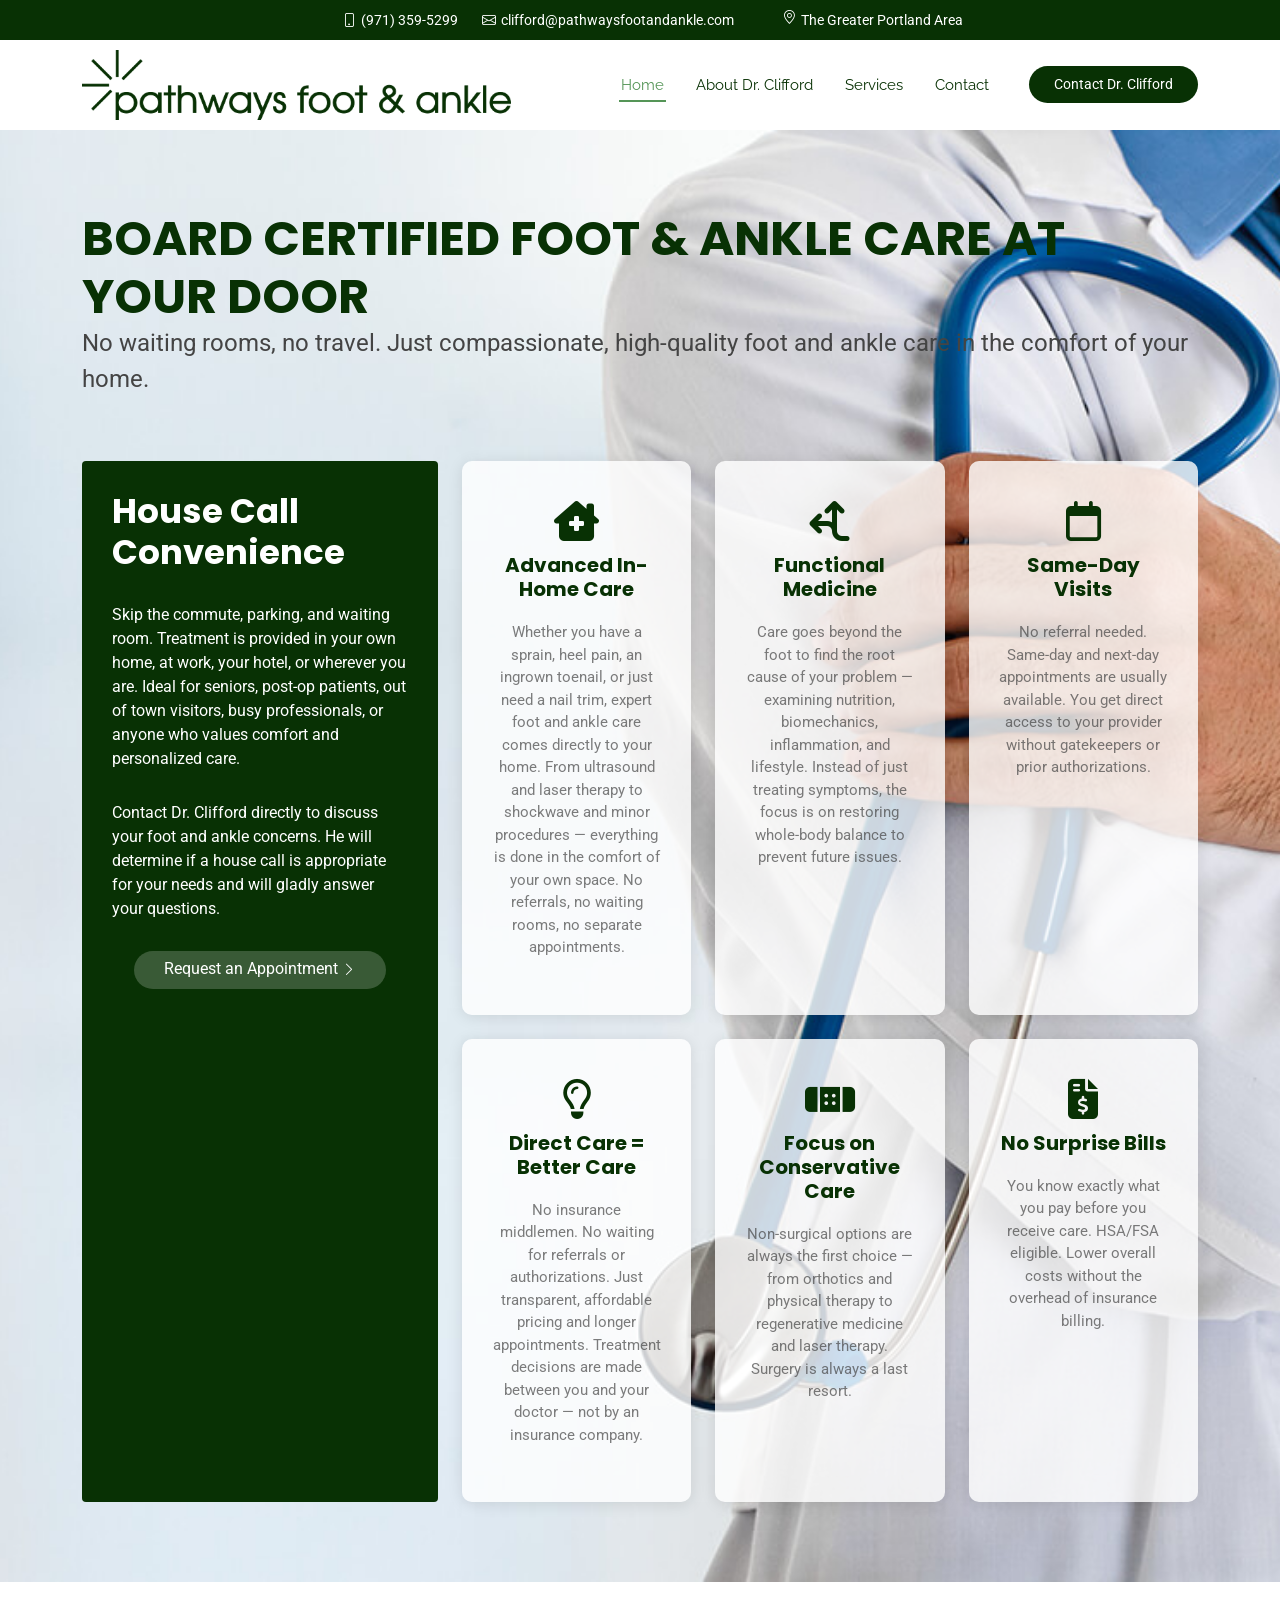
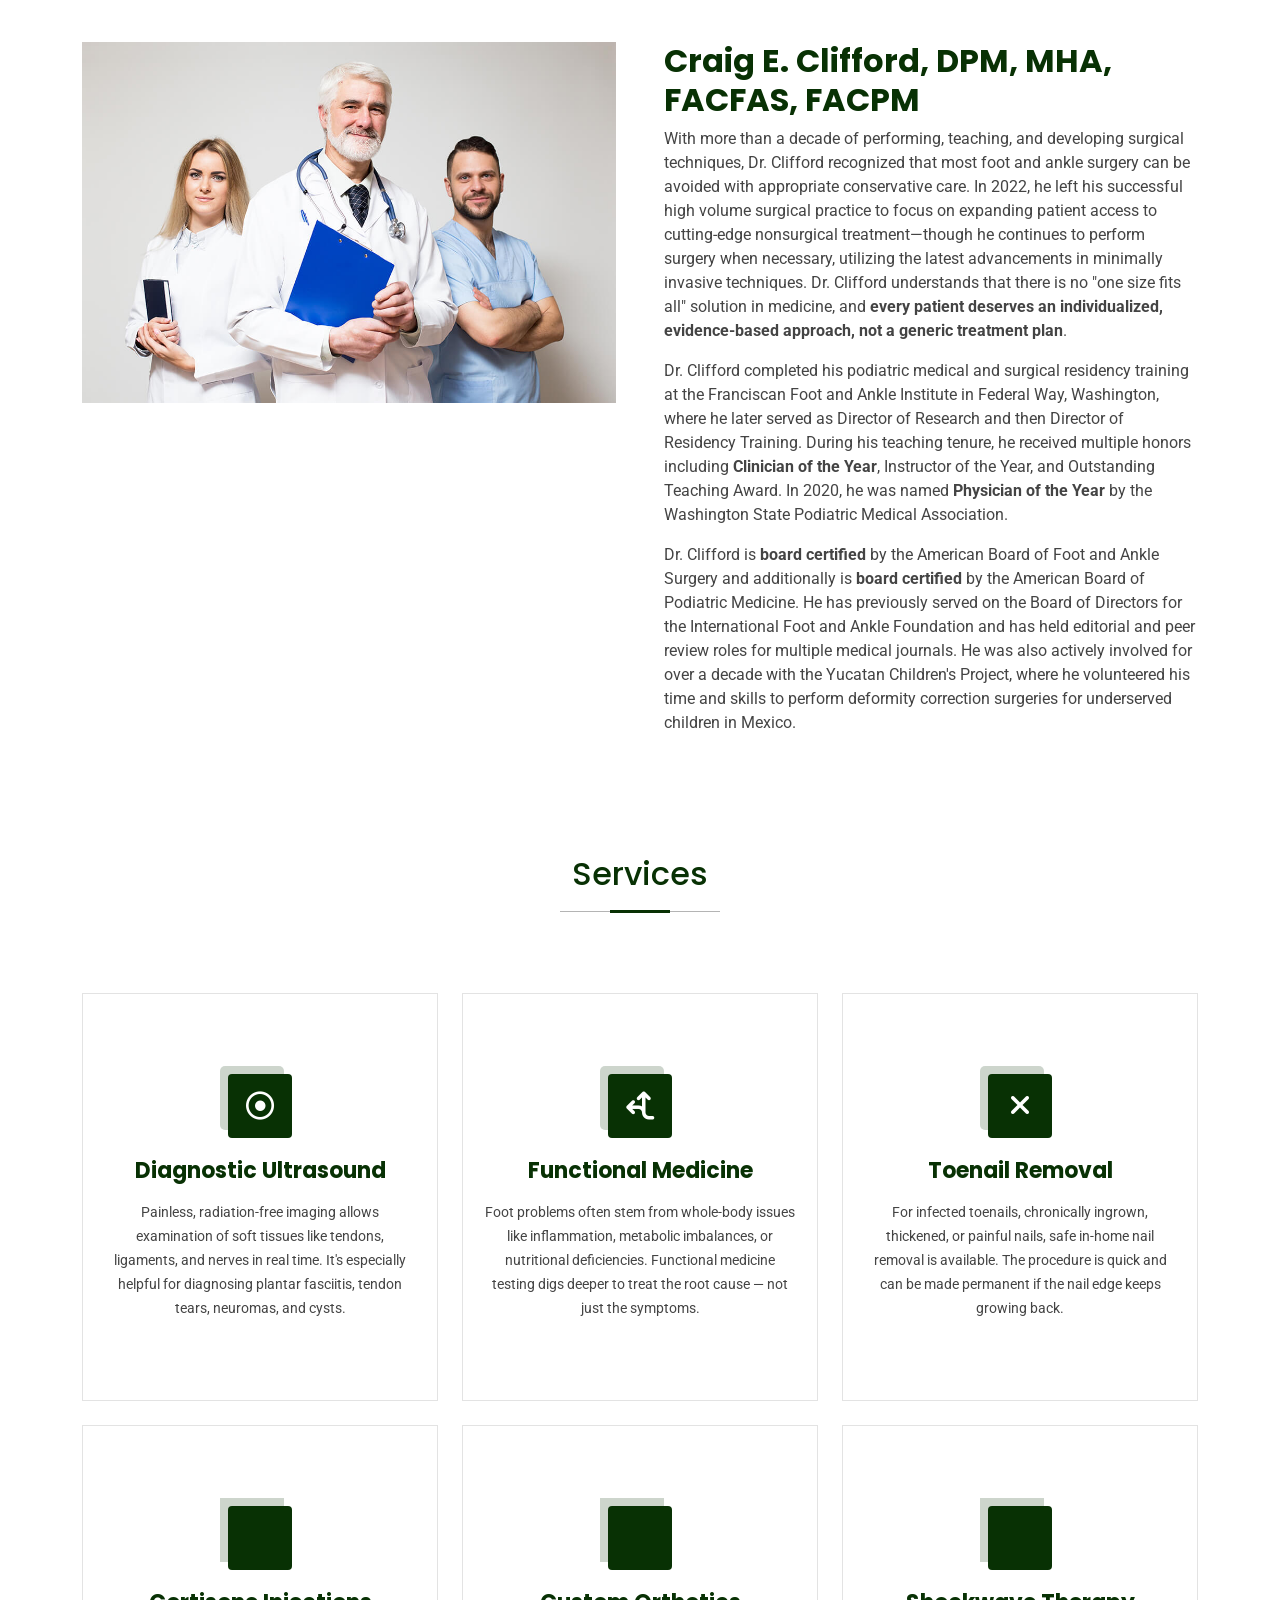
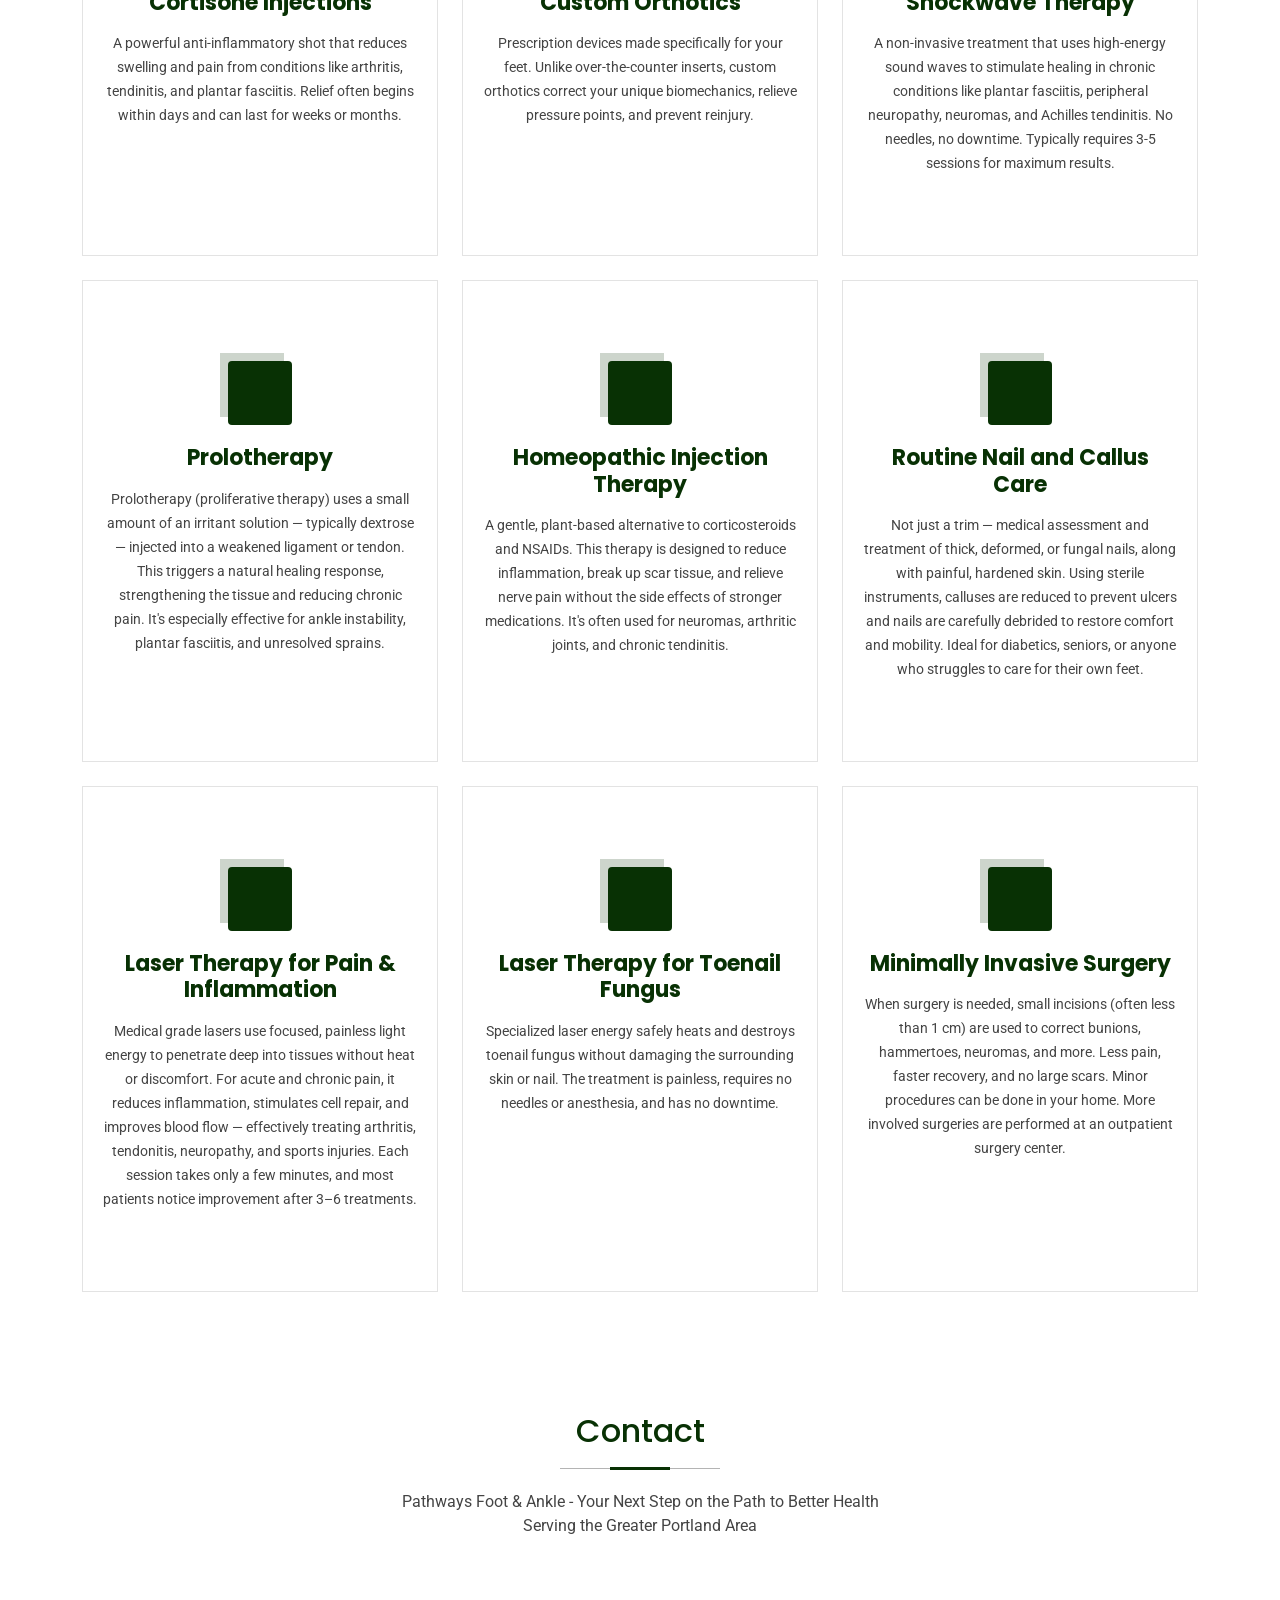
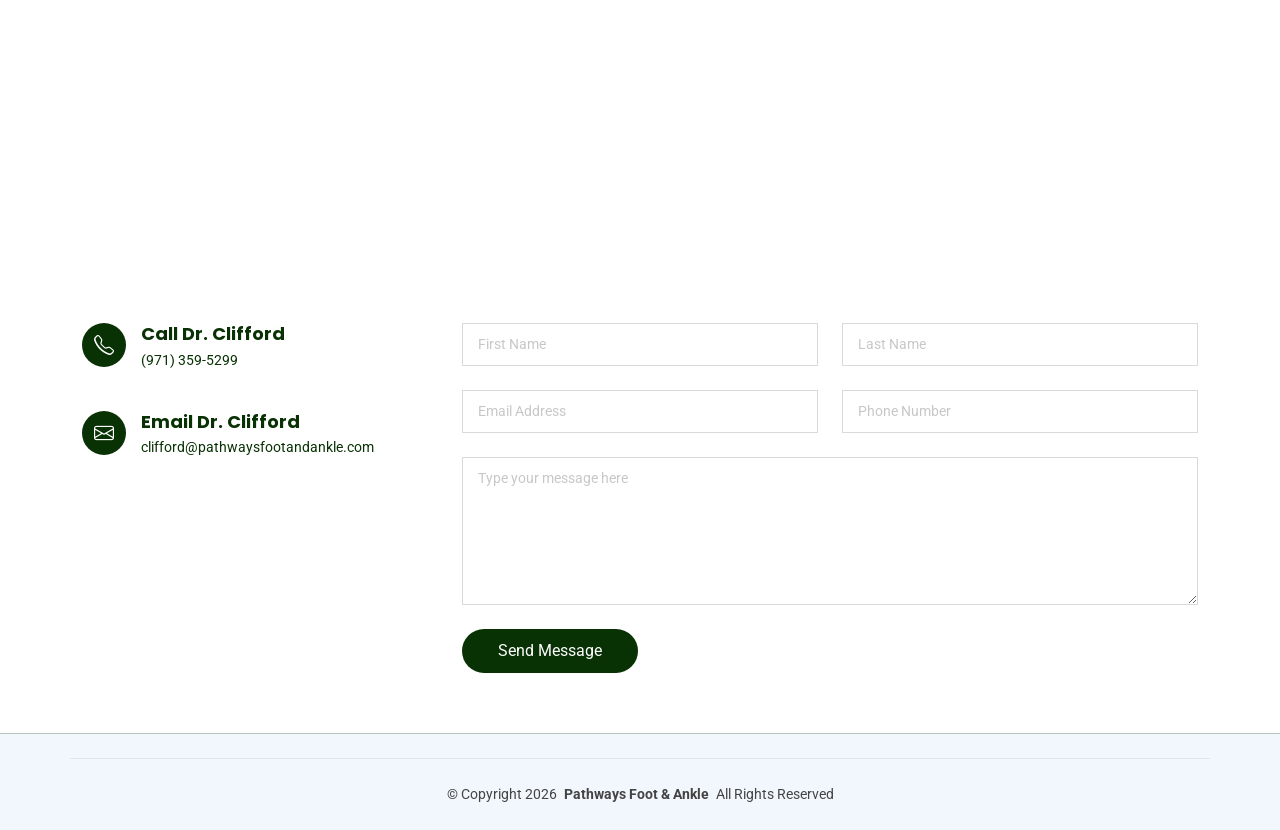
==== commit aebbf943: "fixed form (i think)" ====
--- a/index.html
+++ b/index.html
@@ -422,7 +422,7 @@
                     </div>
 
                     <div class="col-md-6">
-                        <input type="text" class="form-control" name="phone" placeholder="Phone Number"required>
+                        <input type="tel" class="form-control" name="phone" placeholder="Phone Number"required>
                     </div>
 
                     <div class="col-md-12">
@@ -431,7 +431,7 @@
 
                     <div class="col-md-12">
                         <input type="hidden" name="_next" value="https://cecliffor.github.io/pathwaysmobile/msgsent.html">
-                        <!--<input type="hidden" name="_captcha" value="false">-->
+                        <input type="hidden" name="_captcha" value="false">
                         <button type="submit">Send Message</button>
                     </div>
                 </div>
--- a/assets/css/main.css
+++ b/assets/css/main.css
@@ -1008,52 +1008,6 @@
 }
 
 /*--------------------------------------------------------------
-# Stats Section
---------------------------------------------------------------*/
-.stats i {
-  color: var(--contrast-color);
-  background-color: var(--accent-color);
-  box-shadow: 0px 2px 25px rgba(0, 0, 0, 0.1);
-  width: 54px;
-  height: 54px;
-  font-size: 24px;
-  border-radius: 50px;
-  border: 2px solid var(--background-color);
-  display: inline-flex;
-  align-items: center;
-  justify-content: center;
-  position: relative;
-  z-index: 1;
-}
-
-.stats .stats-item {
-  background-color: var(--surface-color);
-  margin-top: -27px;
-  padding: 30px 30px 25px 30px;
-  width: 100%;
-  position: relative;
-  text-align: center;
-  box-shadow: 0px 2px 35px rgba(0, 0, 0, 0.1);
-  border-radius: 4px;
-  z-index: 0;
-}
-
-.stats .stats-item span {
-  font-size: 32px;
-  display: block;
-  margin: 10px 0;
-  font-weight: 700;
-  color: var(--heading-color);
-}
-
-.stats .stats-item p {
-  padding: 0;
-  margin: 0;
-  font-family: var(--heading-font);
-  font-size: 16px;
-}
-
-/*--------------------------------------------------------------
 # Services Section
 --------------------------------------------------------------*/
 .services .service-item {
@@ -1132,468 +1086,6 @@
   color: var(--contrast-color);
 }
 
-/*--------------------------------------------------------------
-# Appointment Section
---------------------------------------------------------------*/
-.appointment .php-email-form {
-  width: 100%;
-}
-
-.appointment .php-email-form .form-group {
-  padding-bottom: 8px;
-}
-
-.appointment .php-email-form input,
-.appointment .php-email-form textarea,
-.appointment .php-email-form select {
-  color: var(--default-color);
-  background-color: transparent;
-  border-color: color-mix(in srgb, var(--default-color), transparent 80%);
-  border-radius: 0;
-  box-shadow: none;
-  font-size: 14px;
-  padding: 10px !important;
-}
-
-.appointment .php-email-form input:focus,
-.appointment .php-email-form textarea:focus,
-.appointment .php-email-form select:focus {
-  border-color: var(--accent-color);
-}
-
-.appointment .php-email-form input::placeholder,
-.appointment .php-email-form textarea::placeholder,
-.appointment .php-email-form select::placeholder {
-  color: color-mix(in srgb, var(--default-color), transparent 70%);
-}
-
-.appointment .php-email-form input,
-.appointment .php-email-form select {
-  height: 44px;
-}
-
-.appointment .php-email-form textarea {
-  padding: 10px 12px;
-}
-
-.appointment .php-email-form button[type=submit] {
-  background: var(--accent-color);
-  border: 0;
-  padding: 10px 35px;
-  color: #fff;
-  transition: 0.4s;
-  border-radius: 50px;
-}
-
-.appointment .php-email-form button[type=submit]:hover {
-  background: color-mix(in srgb, var(--accent-color) 90%, white 15%);
-}
-
-/*--------------------------------------------------------------
-# Departments Section
---------------------------------------------------------------*/
-.departments {
-  overflow: hidden;
-}
-
-.departments .nav-tabs {
-  border: 0;
-}
-
-.departments .nav-link {
-  border: 0;
-  padding: 12px 15px 12px 0;
-  transition: 0.3s;
-  color: var(--default-color);
-  border-radius: 0;
-  border-right: 2px solid color-mix(in srgb, var(--default-color), transparent 90%);
-  font-weight: 600;
-  font-size: 15px;
-}
-
-.departments .nav-link:hover {
-  color: var(--accent-color);
-}
-
-.departments .nav-link.active {
-  color: var(--accent-color);
-  border-color: var(--accent-color);
-  background-color: var(--background-color);
-}
-
-.departments .tab-pane.active {
-  animation: fadeIn 0.5s ease-out;
-}
-
-.departments .details h3 {
-  font-size: 26px;
-  font-weight: 600;
-  margin-bottom: 20px;
-}
-
-.departments .details p {
-  color: color-mix(in srgb, var(--default-color), transparent 20%);
-}
-
-.departments .details p:last-child {
-  margin-bottom: 0;
-}
-
-@media (max-width: 992px) {
-  .departments .nav-link {
-    border: 0;
-    padding: 15px;
-  }
-
-  .departments .nav-link.active {
-    color: var(--accent-color);
-    background: var(--accent-color);
-  }
-}
-
-/*--------------------------------------------------------------
-# Doctors Section
---------------------------------------------------------------*/
-.doctors .team-member {
-  background-color: var(--surface-color);
-  box-shadow: 0px 2px 15px rgba(0, 0, 0, 0.1);
-  position: relative;
-  border-radius: 5px;
-  transition: 0.5s;
-  padding: 30px;
-  height: 100%;
-}
-
-@media (max-width: 468px) {
-  .doctors .team-member {
-    flex-direction: column;
-    justify-content: center !important;
-    align-items: center !important;
-  }
-}
-
-.doctors .team-member .pic {
-  overflow: hidden;
-  width: 150px;
-  border-radius: 50%;
-  flex-shrink: 0;
-}
-
-.doctors .team-member .pic img {
-  transition: ease-in-out 0.3s;
-}
-
-.doctors .team-member:hover {
-  transform: translateY(-10px);
-}
-
-.doctors .team-member .member-info {
-  padding-left: 30px;
-}
-
-@media (max-width: 468px) {
-  .doctors .team-member .member-info {
-    padding: 30px 0 0 0;
-    text-align: center;
-  }
-}
-
-.doctors .team-member h4 {
-  font-weight: 700;
-  margin-bottom: 5px;
-  font-size: 20px;
-}
-
-.doctors .team-member span {
-  display: block;
-  font-size: 15px;
-  padding-bottom: 10px;
-  position: relative;
-  font-weight: 500;
-}
-
-.doctors .team-member span::after {
-  content: "";
-  position: absolute;
-  display: block;
-  width: 50px;
-  height: 1px;
-  background: color-mix(in srgb, var(--default-color), transparent 85%);
-  bottom: 0;
-  left: 0;
-}
-
-@media (max-width: 468px) {
-  .doctors .team-member span::after {
-    left: calc(50% - 25px);
-  }
-}
-
-.doctors .team-member p {
-  margin: 10px 0 0 0;
-  font-size: 14px;
-}
-
-.doctors .team-member .social {
-  margin-top: 12px;
-  display: flex;
-  align-items: center;
-  justify-content: start;
-  width: 100%;
-}
-
-@media (max-width: 468px) {
-  .doctors .team-member .social {
-    justify-content: center;
-  }
-}
-
-.doctors .team-member .social a {
-  background: color-mix(in srgb, var(--default-color), transparent 94%);
-  transition: ease-in-out 0.3s;
-  display: flex;
-  align-items: center;
-  justify-content: center;
-  border-radius: 50px;
-  width: 36px;
-  height: 36px;
-}
-
-.doctors .team-member .social a i {
-  color: color-mix(in srgb, var(--default-color), transparent 20%);
-  font-size: 16px;
-  margin: 0 2px;
-}
-
-.doctors .team-member .social a:hover {
-  background: var(--accent-color);
-}
-
-.doctors .team-member .social a:hover i {
-  color: var(--contrast-color);
-}
-
-.doctors .team-member .social a+a {
-  margin-left: 8px;
-}
-
-/*--------------------------------------------------------------
-# Faq Section
---------------------------------------------------------------*/
-.faq .faq-container .faq-item {
-  background-color: var(--surface-color);
-  position: relative;
-  padding: 20px;
-  margin-bottom: 15px;
-  border: 1px solid color-mix(in srgb, var(--accent-color), transparent 75%);
-  border-radius: 5px;
-  overflow: hidden;
-}
-
-.faq .faq-container .faq-item:last-child {
-  margin-bottom: 0;
-}
-
-.faq .faq-container .faq-item h3 {
-  font-weight: 500;
-  font-size: 18px;
-  line-height: 24px;
-  margin: 0 30px 0 0;
-  transition: 0.3s;
-  cursor: pointer;
-  display: flex;
-  align-items: center;
-}
-
-.faq .faq-container .faq-item h3 .num {
-  color: var(--accent-color);
-  padding-right: 5px;
-}
-
-.faq .faq-container .faq-item h3:hover {
-  color: var(--accent-color);
-}
-
-.faq .faq-container .faq-item .faq-content {
-  display: grid;
-  grid-template-rows: 0fr;
-  transition: 0.3s ease-in-out;
-  visibility: hidden;
-  opacity: 0;
-}
-
-.faq .faq-container .faq-item .faq-content p {
-  margin-bottom: 0;
-  overflow: hidden;
-}
-
-.faq .faq-container .faq-item .faq-toggle {
-  position: absolute;
-  top: 20px;
-  right: 20px;
-  font-size: 16px;
-  line-height: 0;
-  transition: 0.3s;
-  cursor: pointer;
-}
-
-.faq .faq-container .faq-item .faq-toggle:hover {
-  color: var(--accent-color);
-}
-
-.faq .faq-container .faq-active {
-  background-color: var(--accent-color);
-  border-color: var(--accent-color);
-  color: var(--contrast-color);
-}
-
-.faq .faq-container .faq-active h3,
-.faq .faq-container .faq-active h3:hover {
-  color: var(--contrast-color);
-}
-
-.faq .faq-container .faq-active .faq-content {
-  grid-template-rows: 1fr;
-  visibility: visible;
-  opacity: 1;
-  padding-top: 10px;
-}
-
-.faq .faq-container .faq-active .faq-toggle {
-  transform: rotate(90deg);
-  color: var(--accent-color);
-}
-
-/*--------------------------------------------------------------
-# Testimonials Section
---------------------------------------------------------------*/
-.testimonials .info h3 {
-  font-weight: 700;
-  font-size: 32px;
-}
-
-.testimonials .swiper {
-  box-shadow: 0 15px 30px 0 rgba(0, 0, 0, 0.05);
-  background-color: var(--surface-color);
-}
-
-.testimonials .testimonials-carousel,
-.testimonials .testimonials-slider {
-  overflow: hidden;
-}
-
-.testimonials .testimonial-item {
-  box-sizing: content-box;
-  min-height: 200px;
-  position: relative;
-  margin: 30px;
-}
-
-.testimonials .testimonial-item .testimonial-img {
-  width: 90px;
-  height: 90px;
-  border-radius: 50px;
-  border: 6px solid var(--background-color);
-  margin-right: 10px;
-}
-
-.testimonials .testimonial-item h3 {
-  font-size: 18px;
-  font-weight: bold;
-  margin: 10px 0 5px 0;
-}
-
-.testimonials .testimonial-item h4 {
-  color: color-mix(in srgb, var(--default-color), transparent 50%);
-  font-size: 14px;
-  margin: 0;
-}
-
-.testimonials .testimonial-item .stars {
-  margin: 10px 0;
-}
-
-.testimonials .testimonial-item .stars i {
-  color: #ffc107;
-  margin: 0 1px;
-}
-
-.testimonials .testimonial-item .quote-icon-left,
-.testimonials .testimonial-item .quote-icon-right {
-  color: color-mix(in srgb, var(--accent-color), transparent 60%);
-  font-size: 26px;
-  line-height: 0;
-}
-
-.testimonials .testimonial-item .quote-icon-left {
-  display: inline-block;
-  left: -5px;
-  position: relative;
-}
-
-.testimonials .testimonial-item .quote-icon-right {
-  display: inline-block;
-  right: -5px;
-  position: relative;
-  top: 10px;
-  transform: scale(-1, -1);
-}
-
-.testimonials .testimonial-item p {
-  font-style: italic;
-  margin: 15px auto 15px auto;
-}
-
-.testimonials .swiper-wrapper {
-  height: auto;
-}
-
-.testimonials .swiper-pagination {
-  margin-top: 20px;
-  margin-bottom: 20px;
-  position: relative;
-}
-
-.testimonials .swiper-pagination .swiper-pagination-bullet {
-  width: 10px;
-  height: 10px;
-  background-color: color-mix(in srgb, var(--default-color), transparent 85%);
-  opacity: 1;
-  border: none;
-}
-
-.testimonials .swiper-pagination .swiper-pagination-bullet-active {
-  background-color: var(--accent-color);
-}
-
-@media (max-width: 767px) {
-
-  .testimonials .testimonials-carousel,
-  .testimonials .testimonials-slider {
-    overflow: hidden;
-  }
-
-  .testimonials .testimonial-item {
-    margin: 15px;
-  }
-}
-
-/*--------------------------------------------------------------
-# Gallery Section
---------------------------------------------------------------*/
-.gallery .gallery-item {
-  overflow: hidden;
-  border-right: 3px solid var(--background-color);
-  border-bottom: 3px solid var(--background-color);
-}
-
-.gallery .gallery-item img {
-  transition: all ease-in-out 0.4s;
-}
-
-.gallery .gallery-item:hover img {
-  transform: scale(1.1);
-}
 
 /*--------------------------------------------------------------
 # Contact Section
@@ -1635,6 +1127,7 @@
 
 .contact .php-email-form input[type=text],
 .contact .php-email-form input[type=email],
+.contact .php-email-form input[type=tel],
 .contact .php-email-form textarea {
   font-size: 14px;
   padding: 10px 15px;
@@ -1647,12 +1140,14 @@
 
 .contact .php-email-form input[type=text]:focus,
 .contact .php-email-form input[type=email]:focus,
+.contact .php-email-form input[type=tel]:focus
 .contact .php-email-form textarea:focus {
   border-color: var(--accent-color);
 }
 
 .contact .php-email-form input[type=text]::placeholder,
 .contact .php-email-form input[type=email]::placeholder,
+.contact .php-email-form input[type=tel]::placeholder,
 .contact .php-email-form textarea::placeholder {
   color: color-mix(in srgb, var(--default-color), transparent 70%);
 }
@@ -1668,13 +1163,6 @@
 
 .contact .php-email-form button[type=submit]:hover {
   background: color-mix(in srgb, var(--accent-color), transparent 20%);
-}
-
-/*--------------------------------------------------------------
-# Starter Section Section
---------------------------------------------------------------*/
-.starter-section {
-  /* Add your styles here */
 }
 
 /*--------------------------------------------------------------
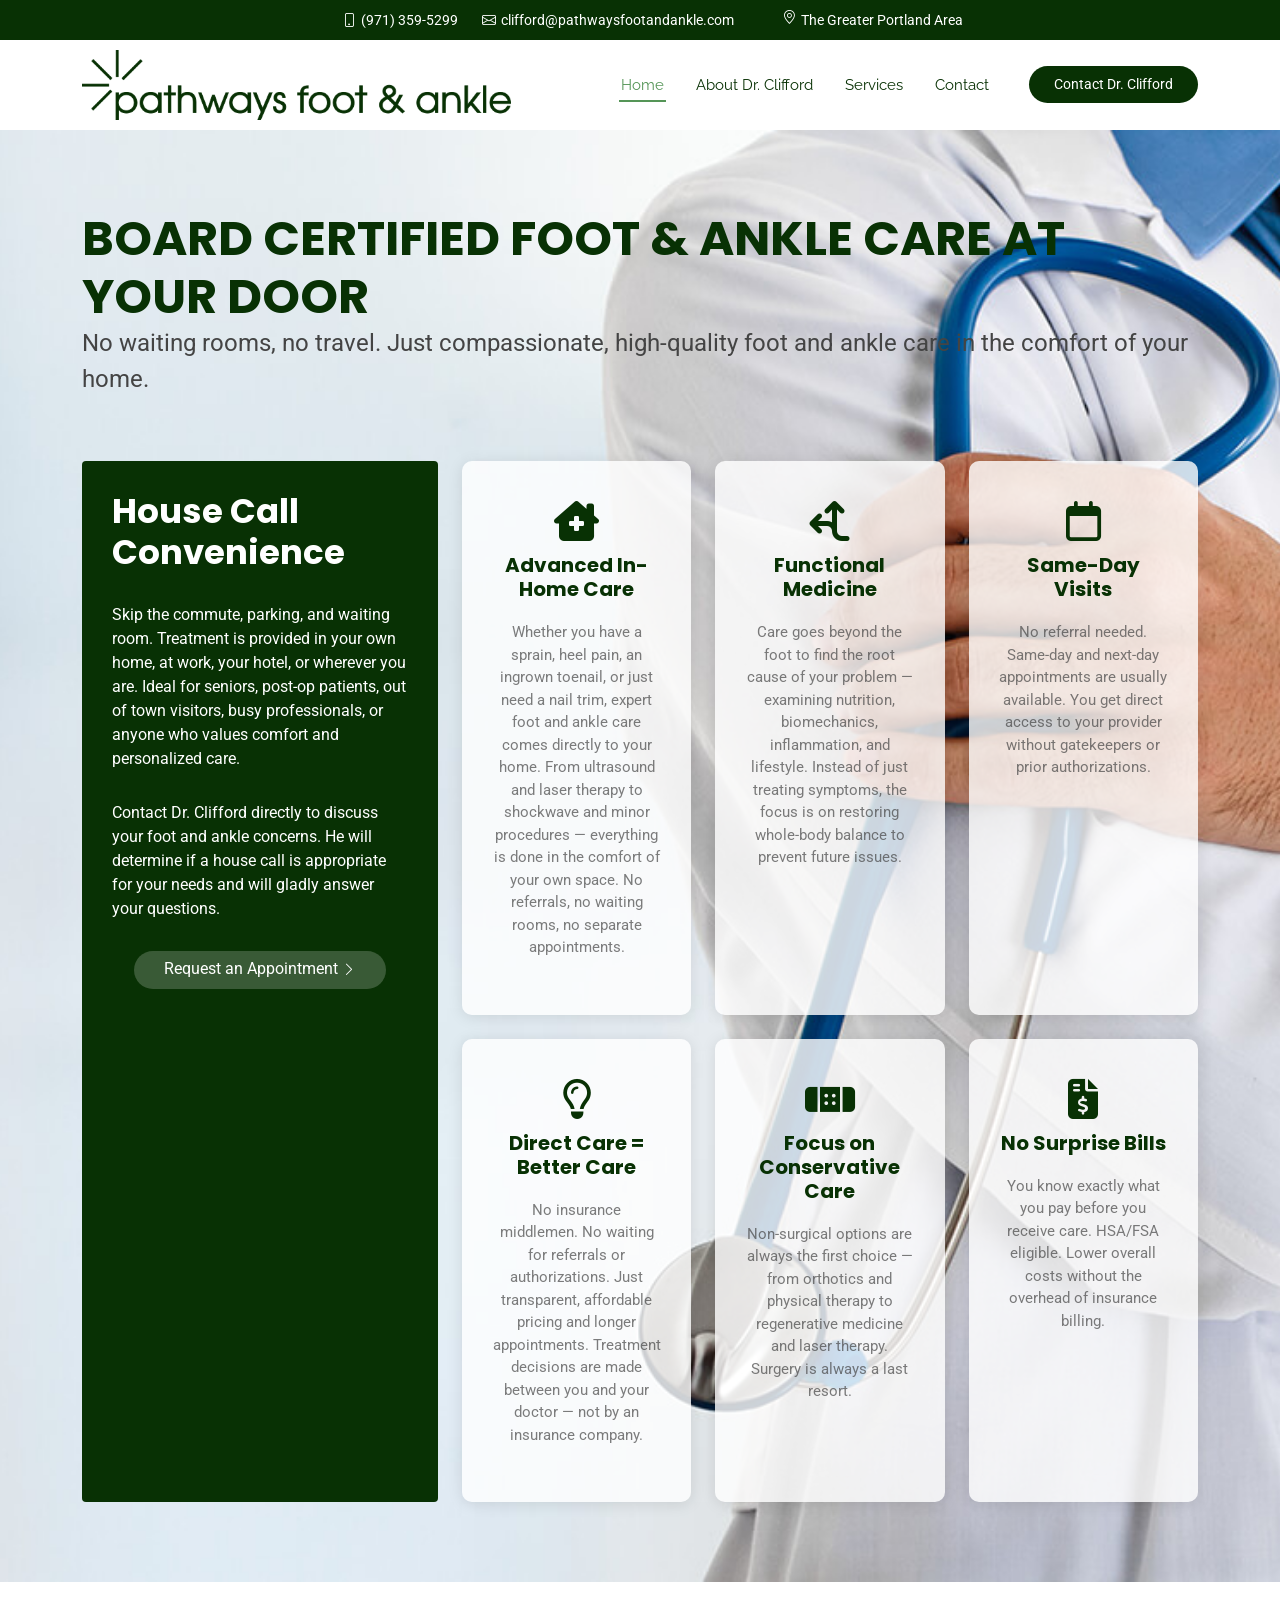
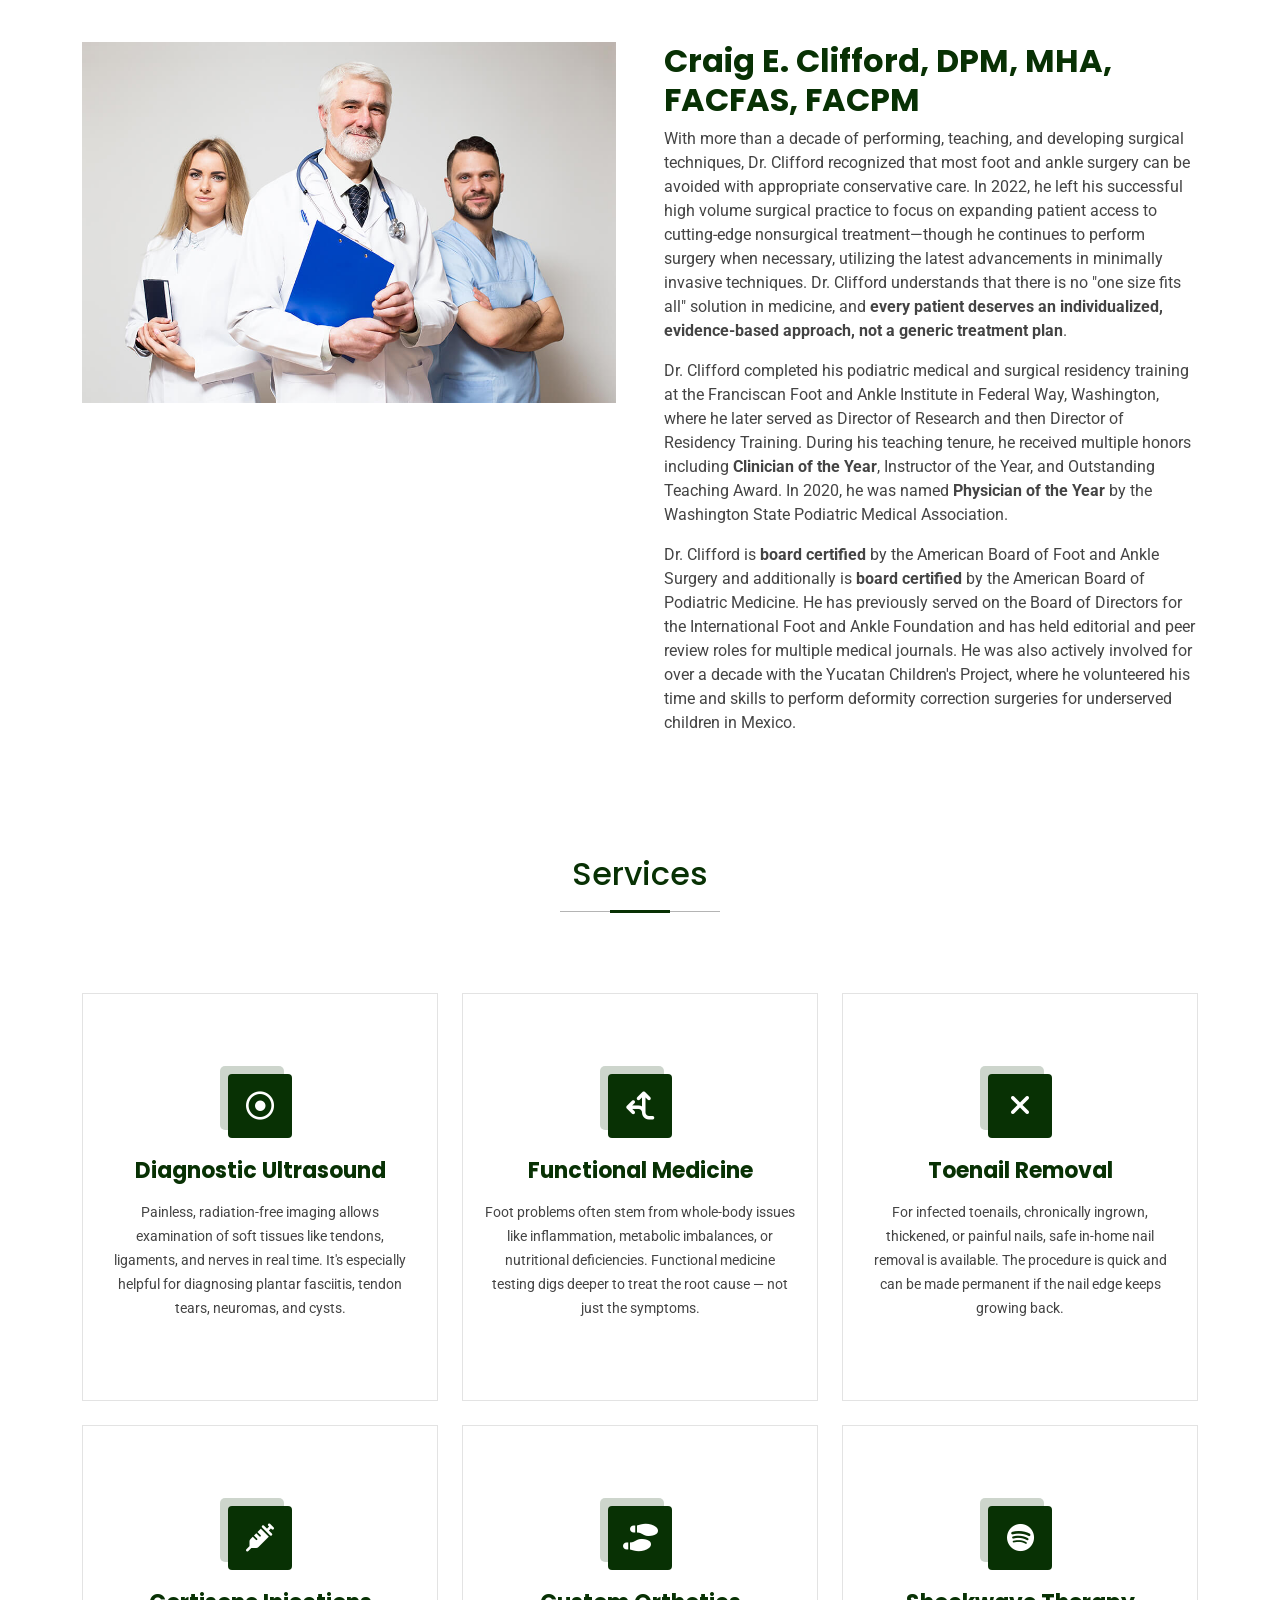
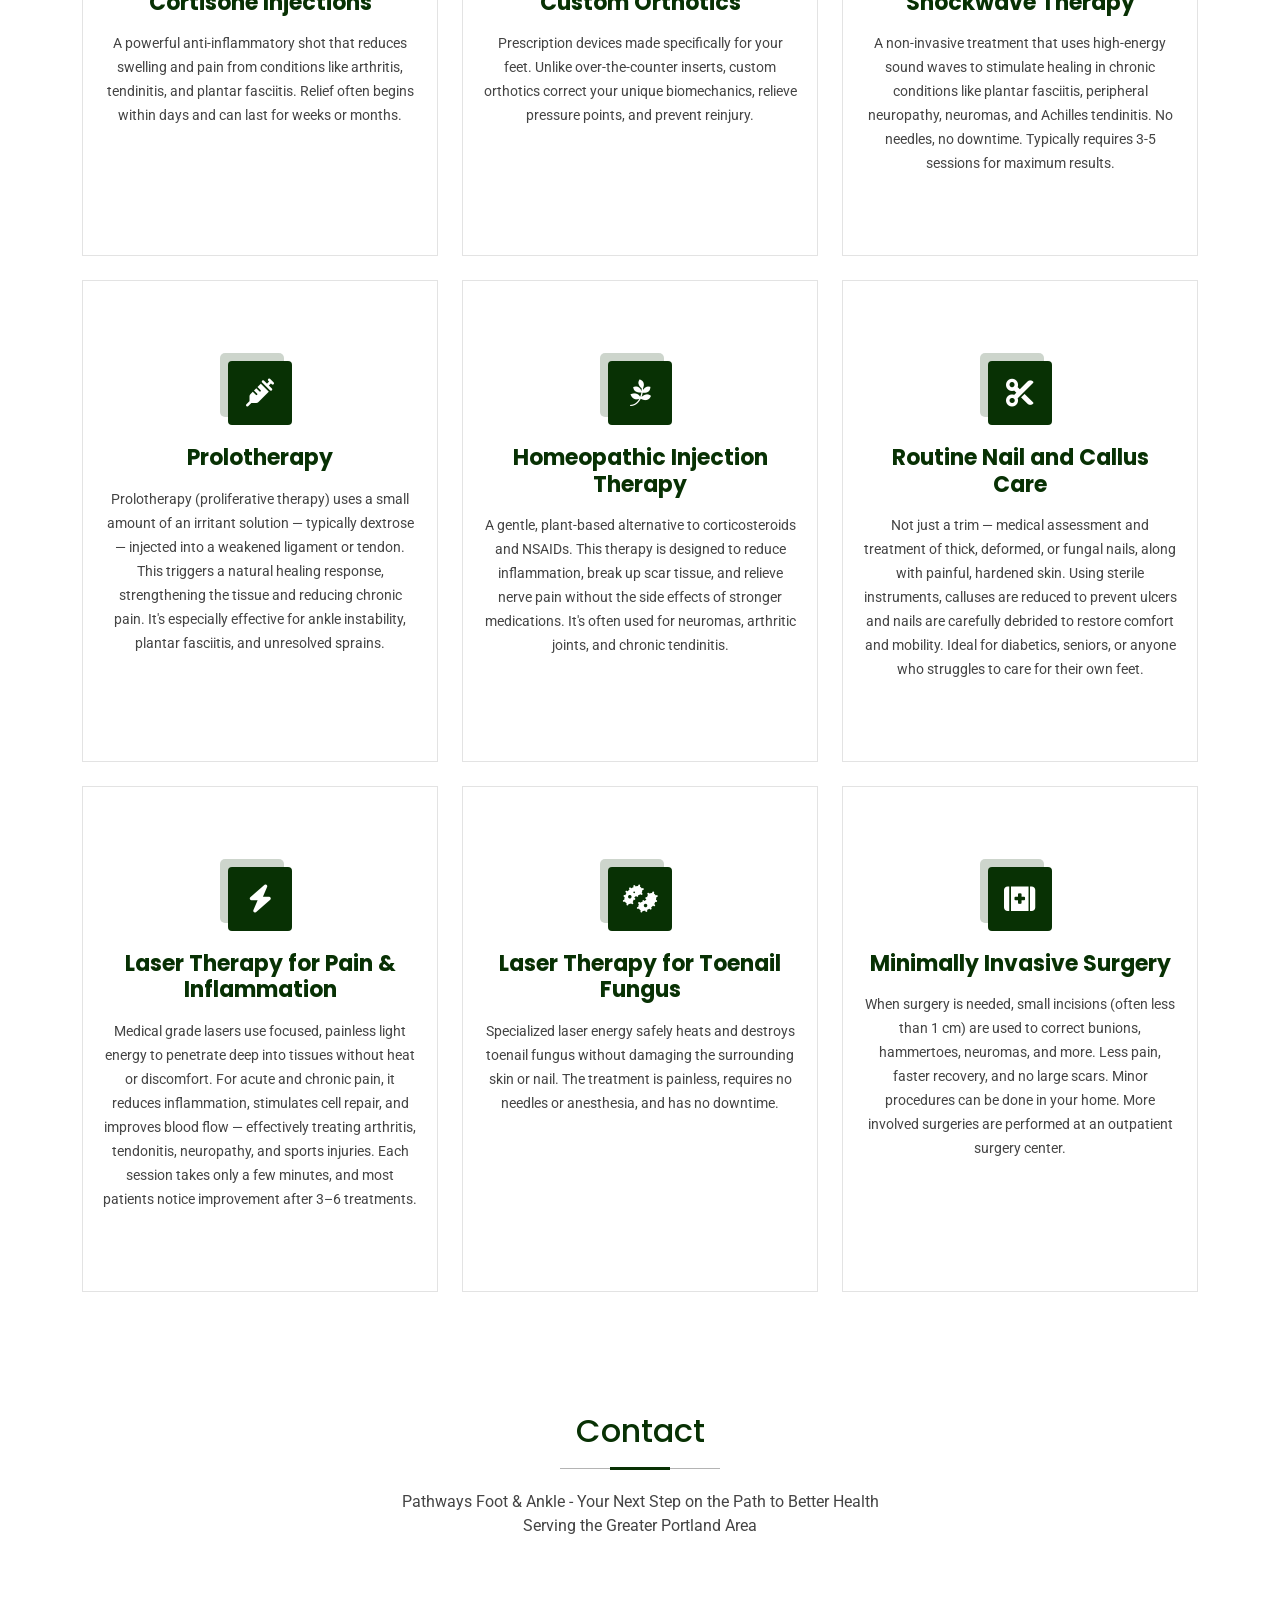
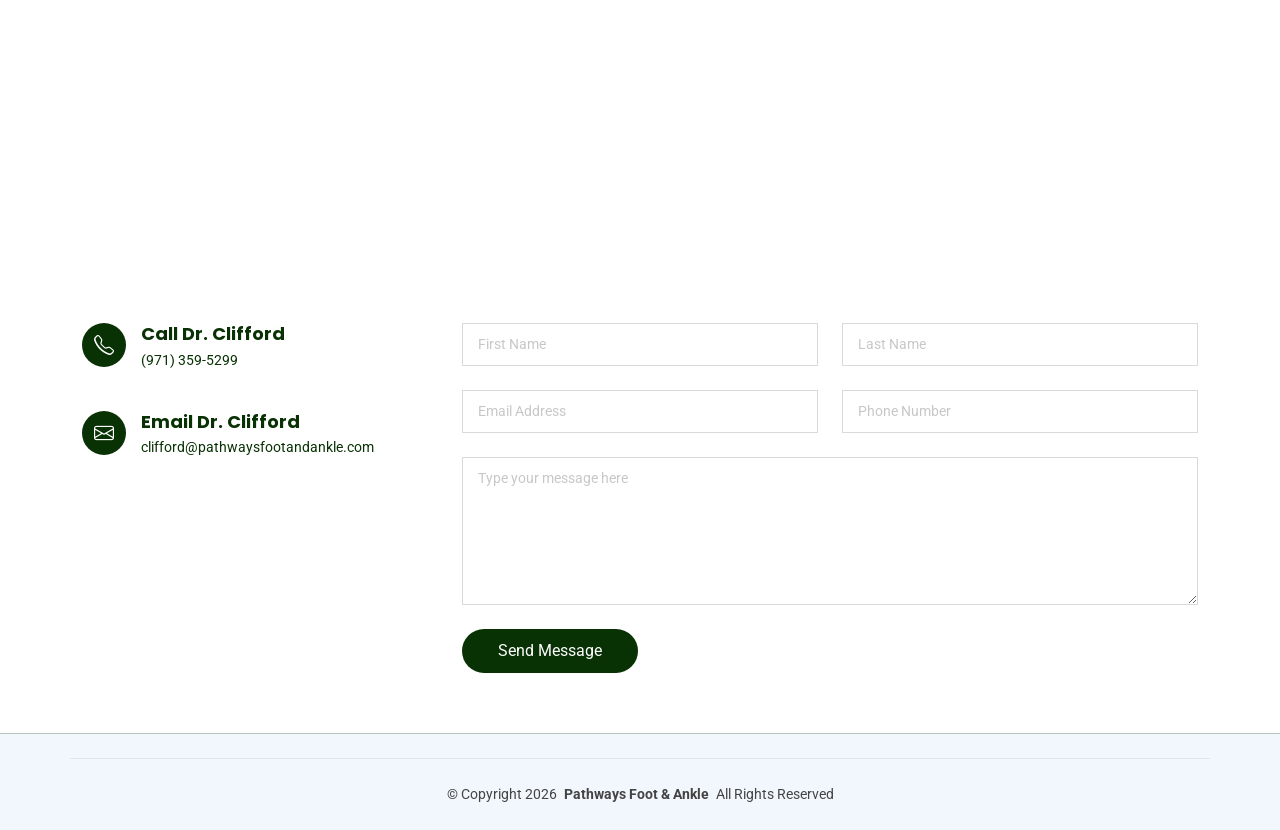
==== commit e6f7bb10: "more fixes" ====
--- a/index.html
+++ b/index.html
@@ -462,10 +462,8 @@
 
   <!-- Vendor JS Files -->
   <script src="assets/vendor/bootstrap/js/bootstrap.bundle.min.js"></script>
-  <script src="assets/vendor/php-email-form/validate.js"></script>
   <script src="assets/vendor/aos/aos.js"></script>
   <script src="assets/vendor/glightbox/js/glightbox.min.js"></script>
-  <script src="assets/vendor/purecounter/purecounter_vanilla.js"></script>
   <script src="assets/vendor/swiper/swiper-bundle.min.js"></script>
 
   <!-- Main JS File -->
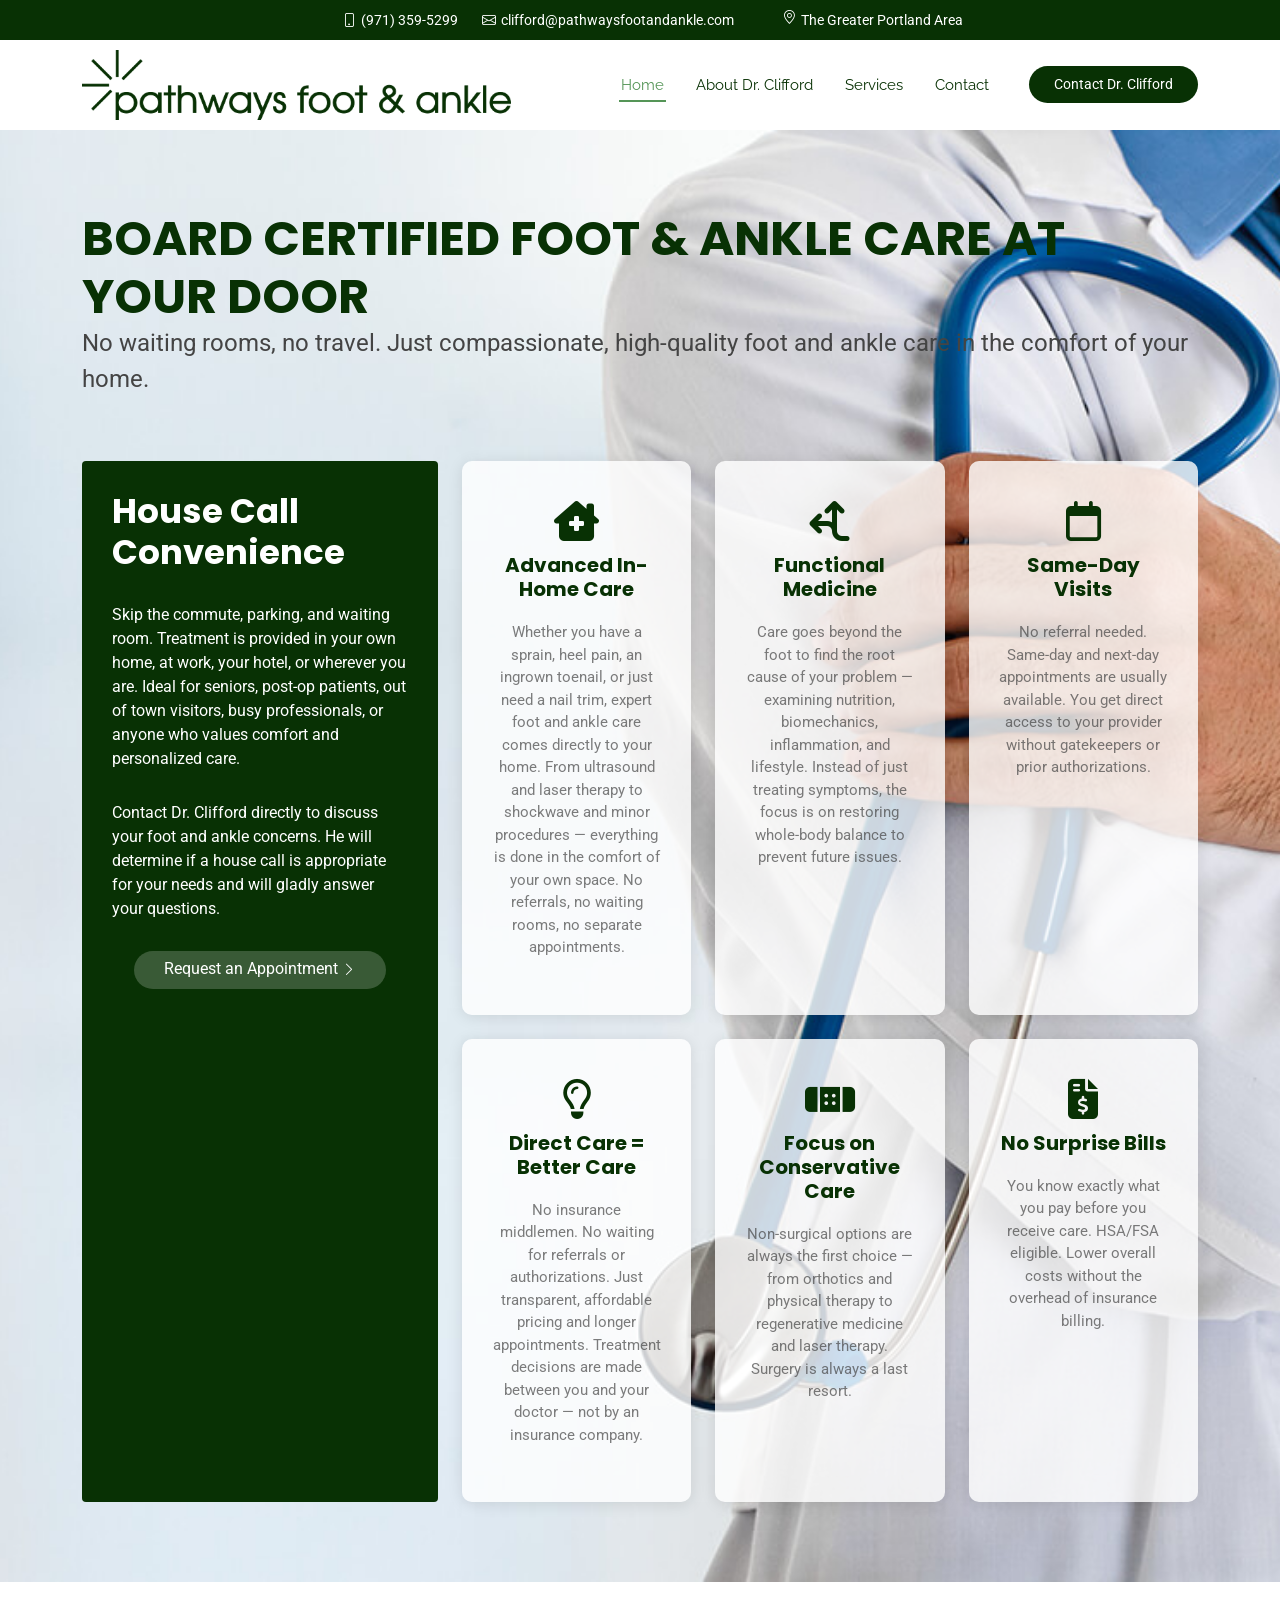
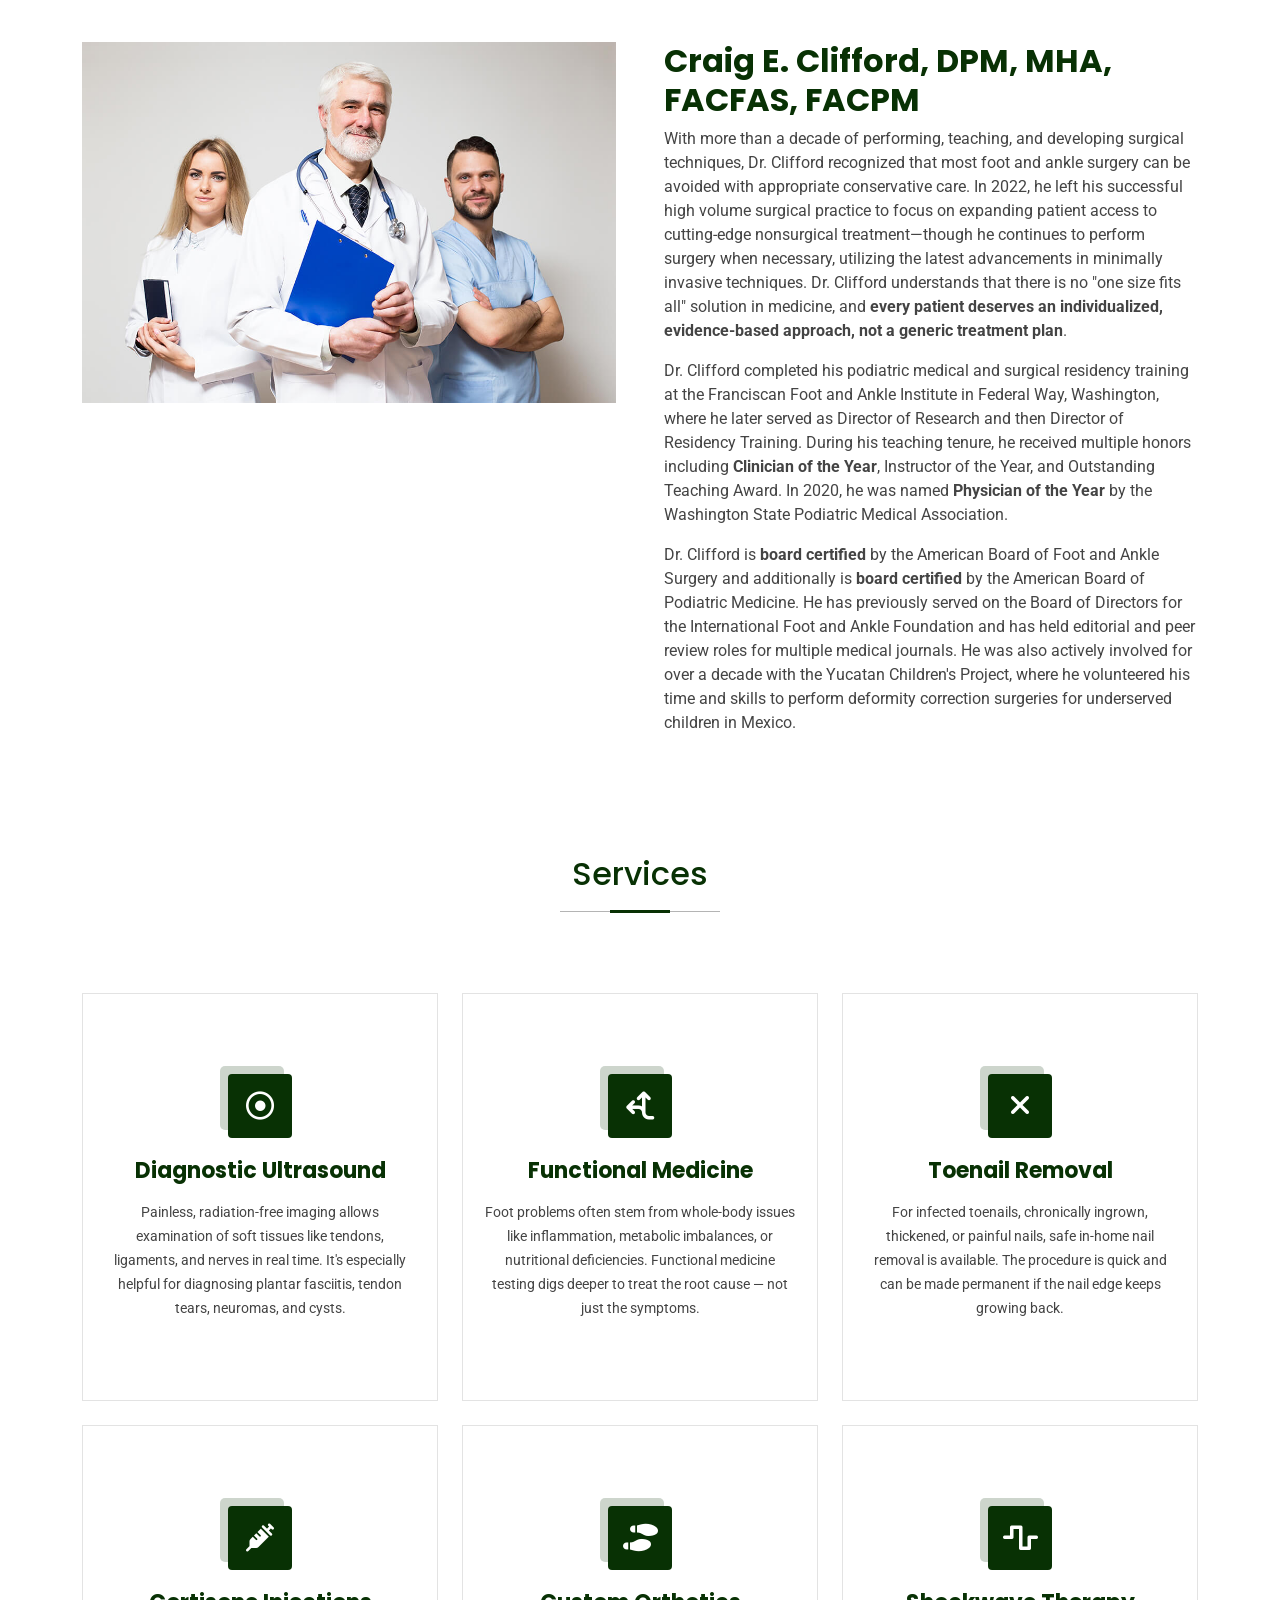
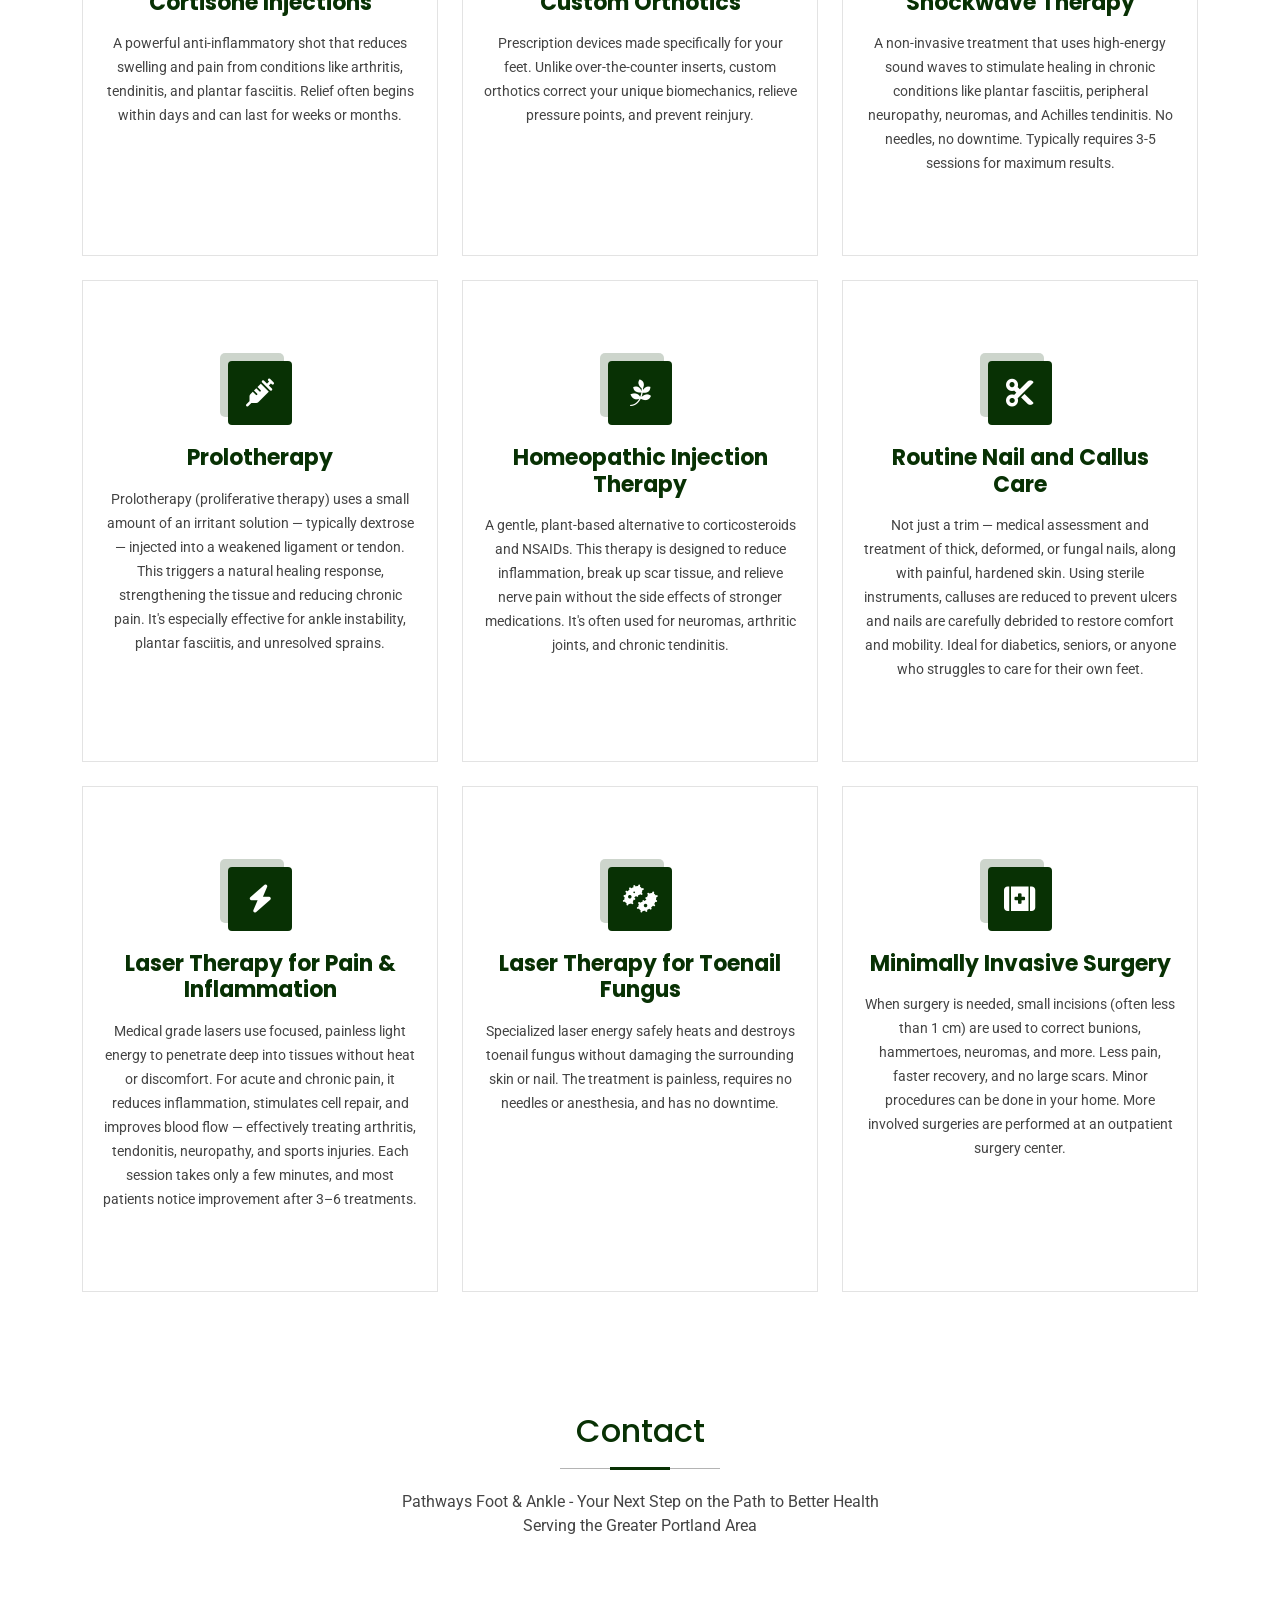
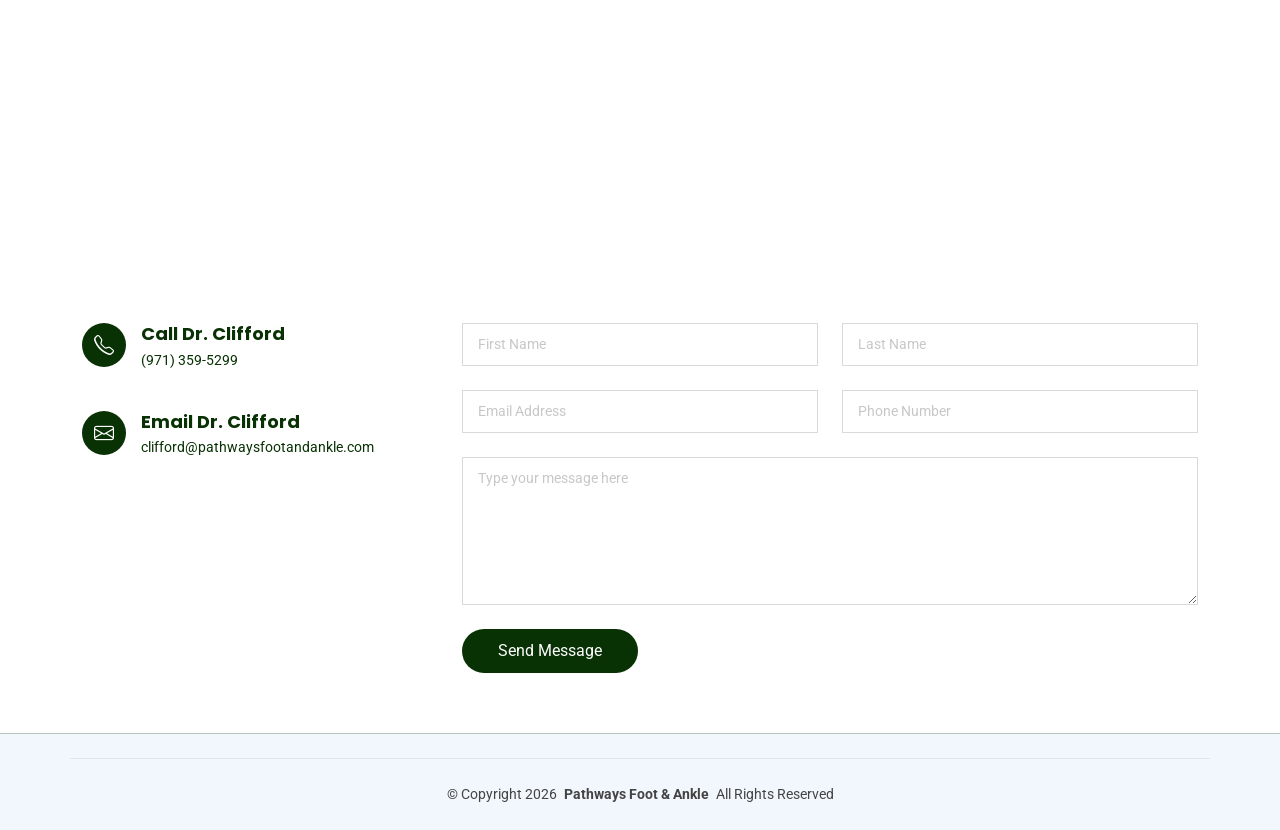
==== commit 0309d659: "Update index.html" ====
--- a/index.html
+++ b/index.html
@@ -288,7 +288,7 @@
           <div class="col-lg-4 col-md-6" data-aos="fade-up" data-aos-delay="600">
             <div class="service-item position-relative">
               <div class="icon">
-                <i class="fa-brands fa-spotify"></i>
+                <i class="fa-solid fa-wave-square"></i>
               </div>
                 <h3>Shockwave Therapy</h3>
               </a>
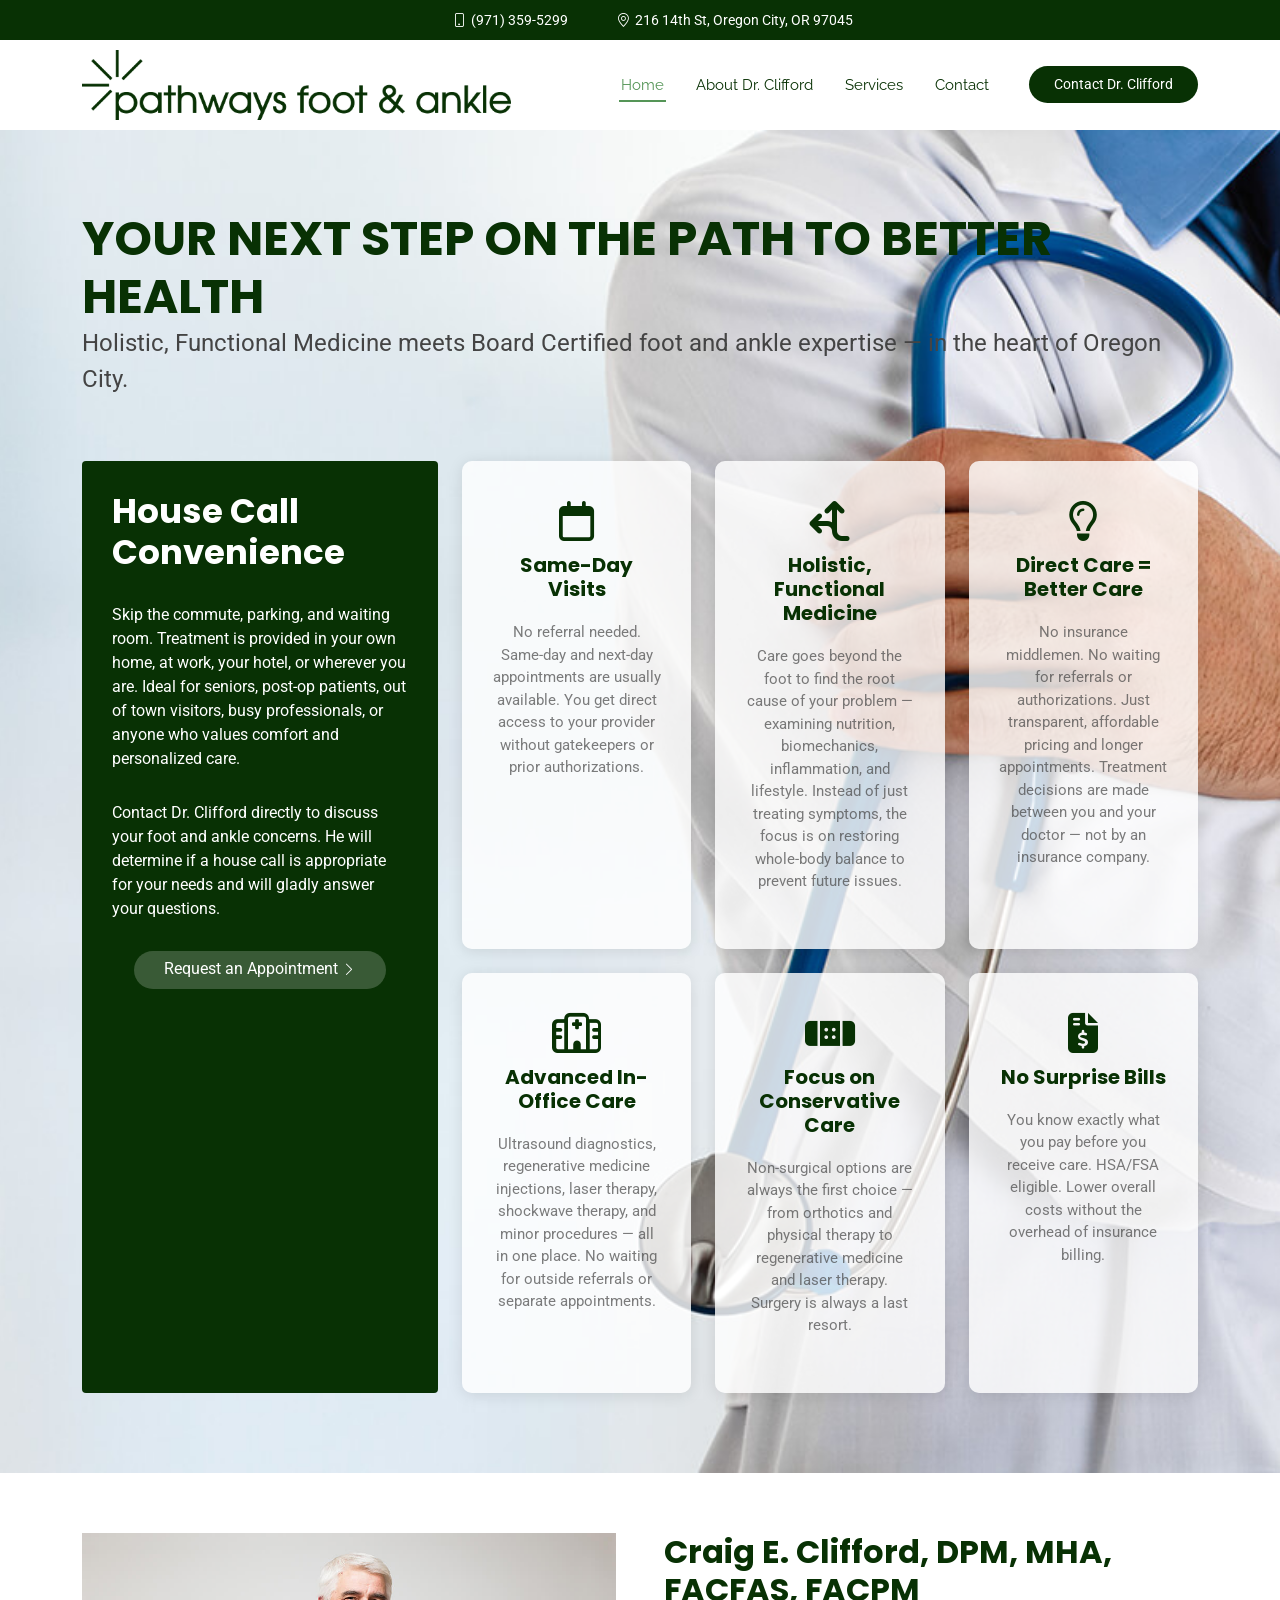
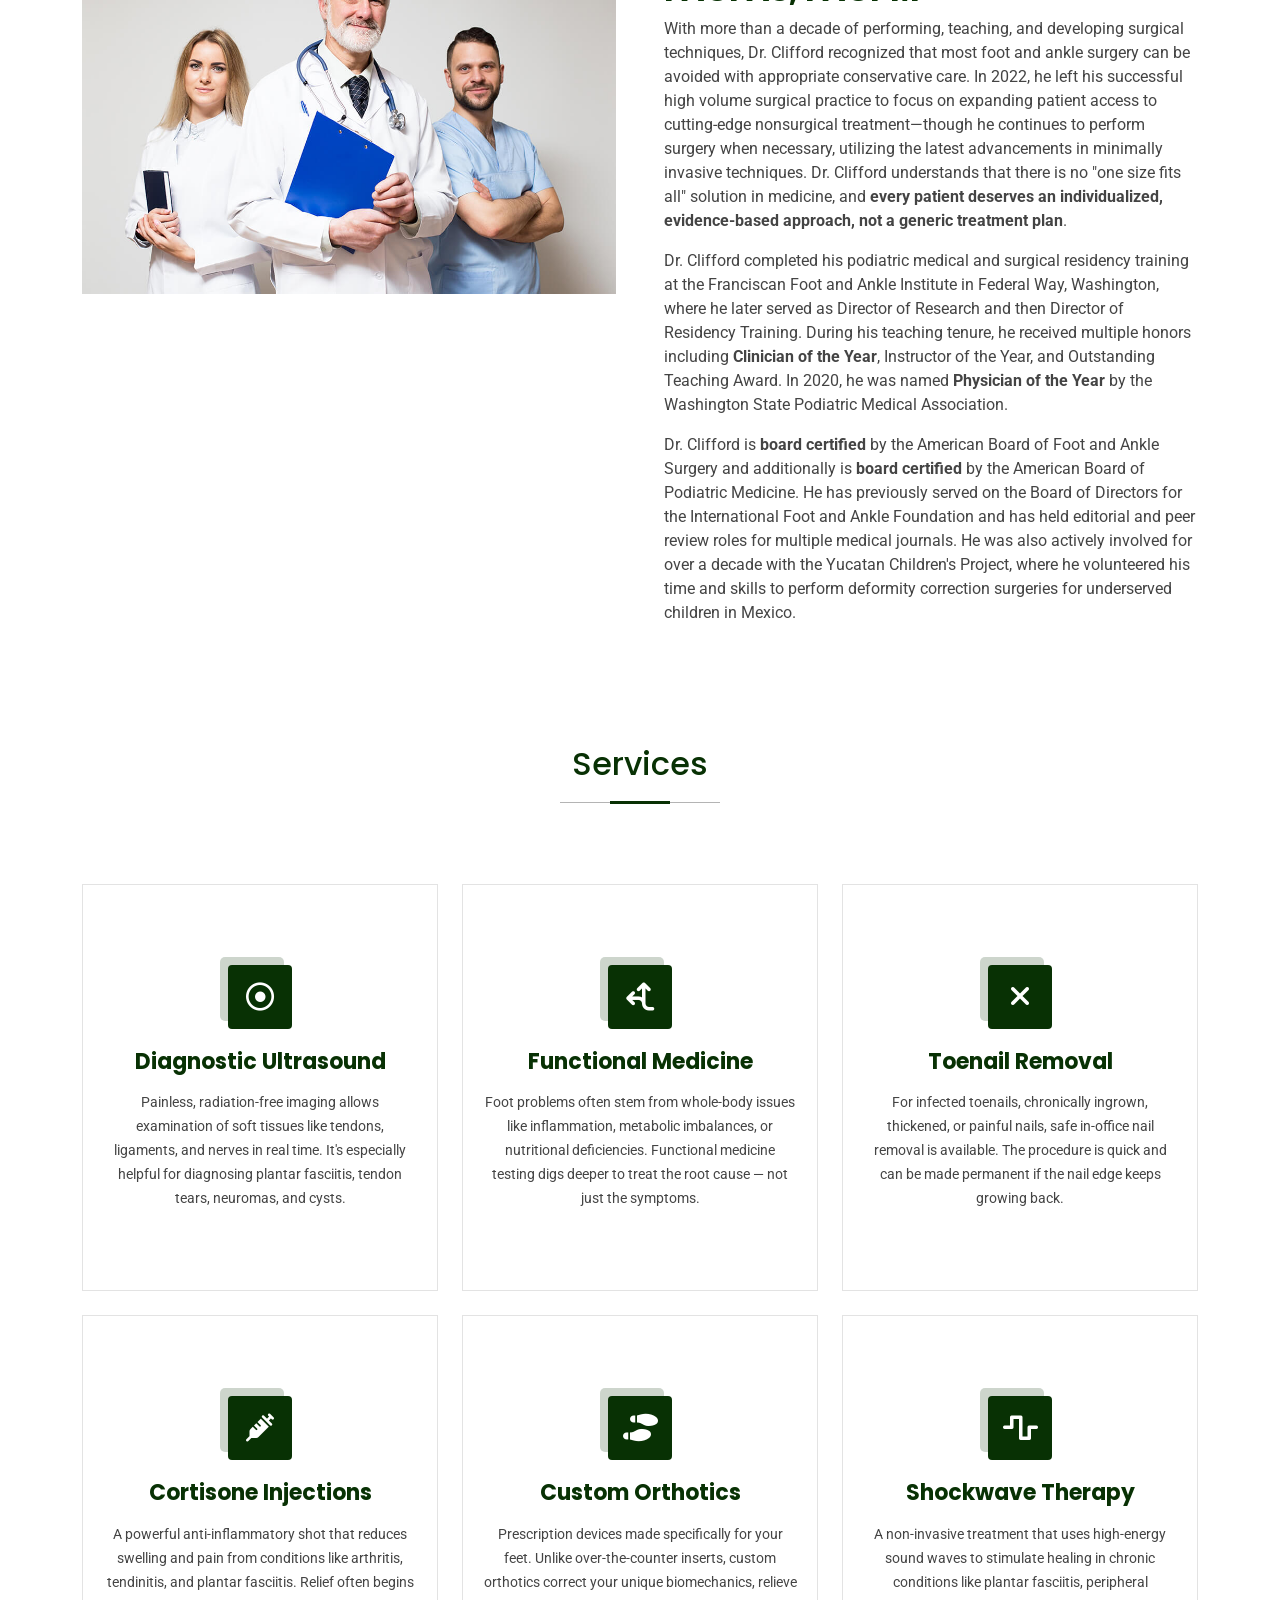
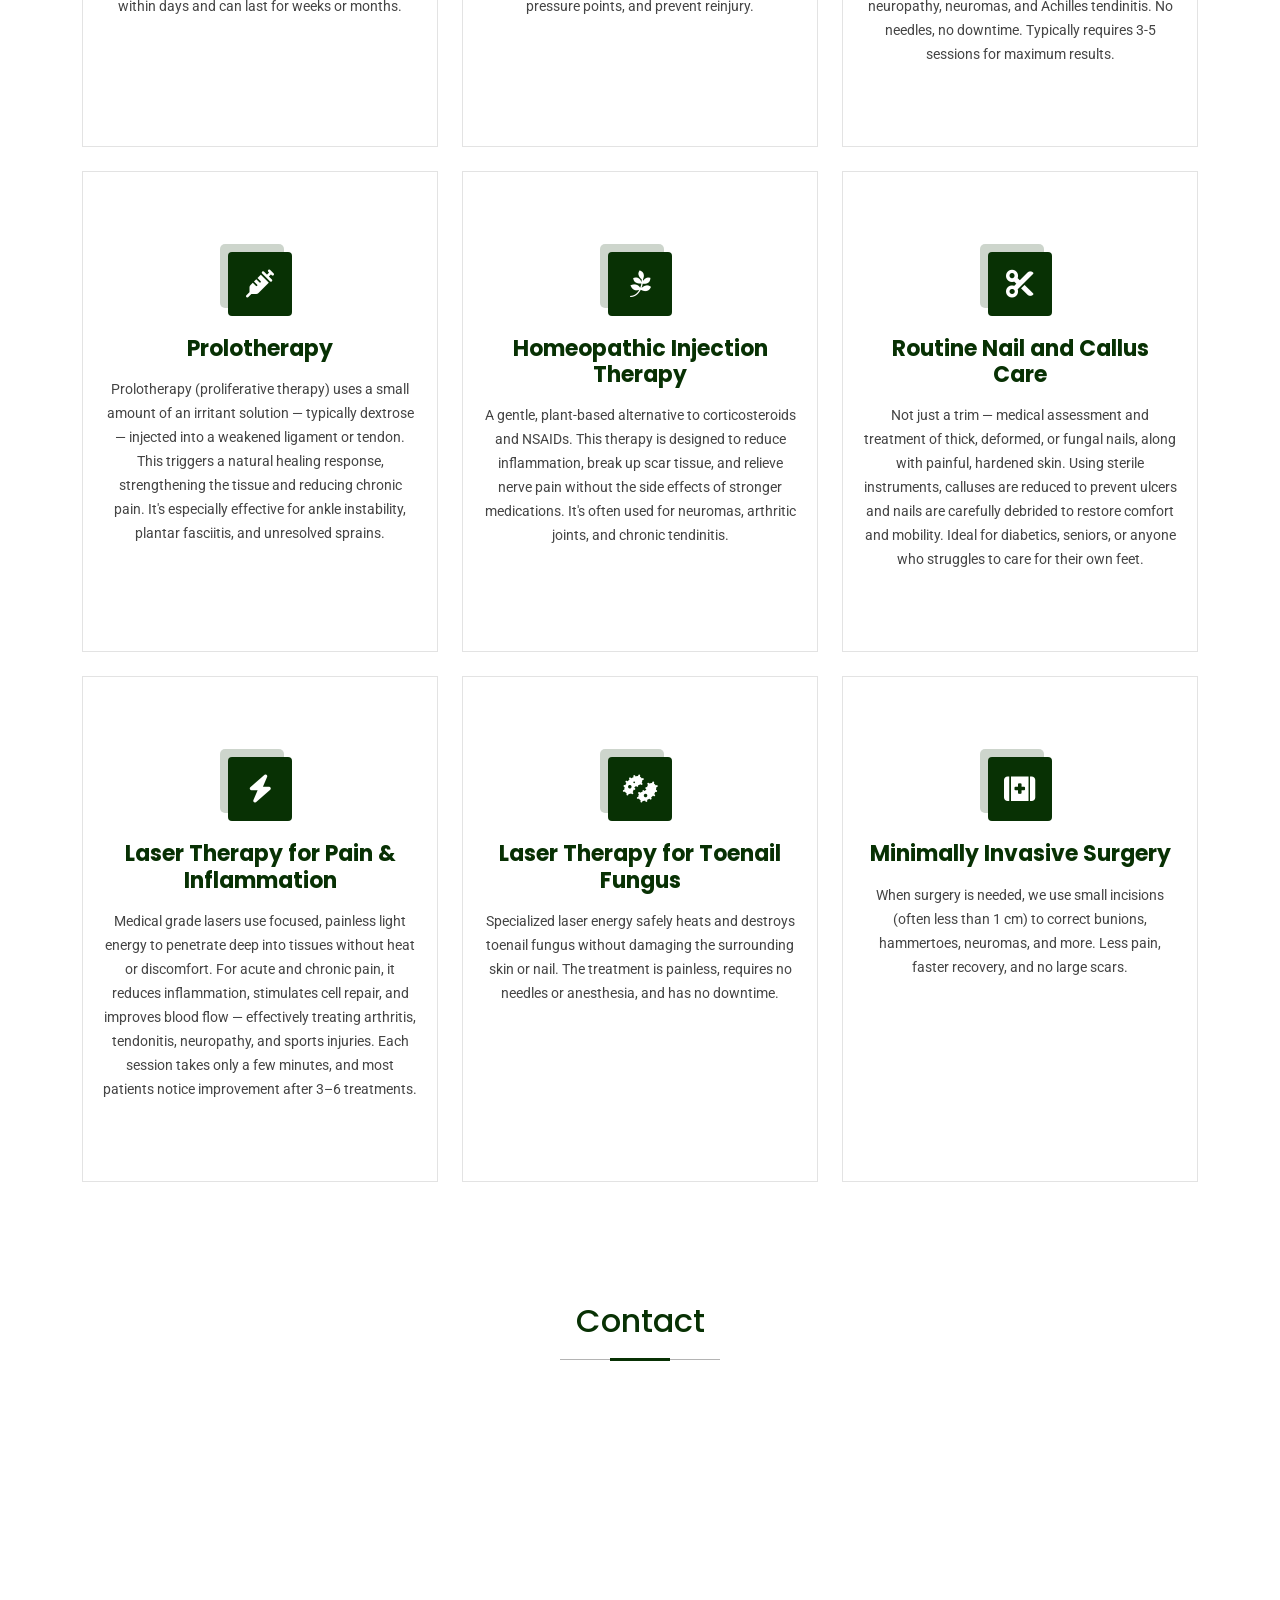
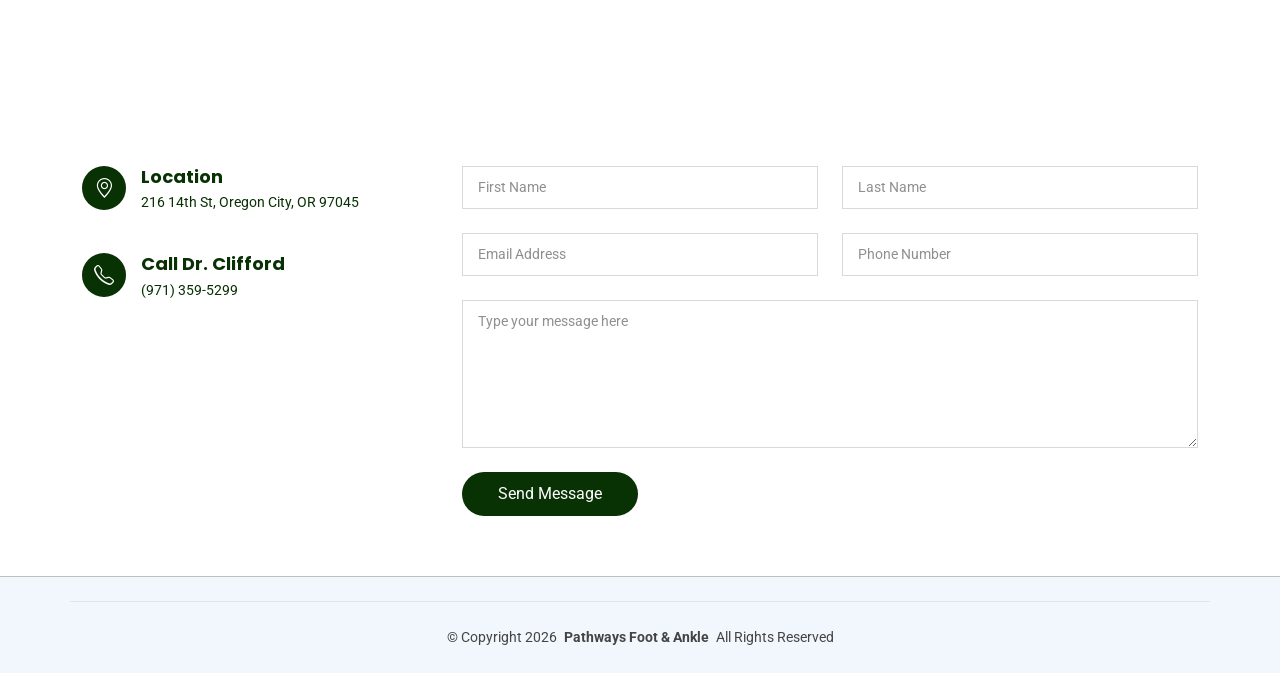
==== commit e356bde8: "new office location" ====
--- a/index.html
+++ b/index.html
@@ -45,8 +45,9 @@
       <div class="container d-flex justify-content-center justify-content-md-between">
         <div class="contact-info d-flex align-items-center">
           <i class="bi bi-phone d-flex align-items-center ms-4"><a href="tel:+19713595299">(971) 359-5299</a></i>
-          <i class="bi bi-envelope d-flex align-items-center"><a href="mailto:contact@example.com">clifford@pathwaysfootandankle.com</a></i>
-<i class="bi bi-geo-alt d-flex align-itmes-center ms-4"><span>The Greater Portland Area</span></i>
+          <i class="bi bi-geo-alt d-flex align-items-center ms-4"><a href="https://www.google.com/maps/search/216+14th+St+Oregon+City+OR+97045" target="_blank" rel="noopener noreferrer">
+            216 14th St, Oregon City, OR 97045</a>
+          </i>
         </div>
       </div>
     </div><!-- End Top Bar -->
@@ -88,8 +89,10 @@
       <div class="container position-relative">
 
         <div class="welcome position-relative" data-aos="fade-down" data-aos-delay="100">
-          <h2>BOARD CERTIFIED FOOT & ANKLE CARE AT YOUR DOOR</h2>
-          <p>No waiting rooms, no travel. Just compassionate, high-quality foot and ankle care in the comfort of your home.</p>
+          <h2>YOUR NEXT STEP ON THE PATH TO BETTER HEALTH</h2>
+          <p>Holistic, Functional Medicine meets Board Certified foot and ankle expertise — in the heart of Oregon City.
+
+</p>
         </div><!-- End Welcome -->
 
         <div class="content row gy-4">
@@ -112,24 +115,6 @@
               <div class="row gy-4">
 
                 <div class="col-xl-4 d-flex align-items-stretch">
-                  <div class="icon-box" data-aos="zoom-out" data-aos-delay="500">
-                    <i class="fa-solid fa-house-chimney-medical"></i>
-                    <h4>Advanced In-Home Care</h4>
-                    <p>Whether you have a sprain, heel pain, an ingrown toenail, or just need a nail trim, expert foot and ankle care comes directly to your home. From ultrasound and laser therapy to shockwave and minor procedures — everything is done in the comfort of your own space. No referrals, no waiting rooms, no separate appointments.</p>
-                  </div>
-                </div><!-- End Icon Box -->
-
-                <div class="col-xl-4 d-flex align-items-stretch">
-                  <div class="icon-box" data-aos="zoom-out" data-aos-delay="300">
-                    <i class="fa-solid fa-arrows-split-up-and-left"></i>
-                    <h4>Functional Medicine</h4>
-                    <p>Care goes beyond the foot to find the root cause of your problem — examining nutrition, biomechanics, inflammation, and lifestyle. Instead of just treating symptoms, the focus is on restoring whole-body balance to prevent future issues.
-
-</p>
-                  </div>
-                </div><!-- End Icon Box -->
-
-                <div class="col-xl-4 d-flex align-items-stretch">
                   <div class="icon-box" data-aos="zoom-out" data-aos-delay="300">
                     <i class="fa-regular fa-calendar"></i>
                     <h4>Same-Day Visits</h4>
@@ -138,10 +123,26 @@
                 </div><!-- End Icon Box -->
 
                 <div class="col-xl-4 d-flex align-items-stretch">
+                  <div class="icon-box" data-aos="zoom-out" data-aos-delay="300">
+                    <i class="fa-solid fa-arrows-split-up-and-left"></i>
+                    <h4>Holistic, Functional Medicine</h4>
+                    <p>Care goes beyond the foot to find the root cause of your problem — examining nutrition, biomechanics, inflammation, and lifestyle. Instead of just treating symptoms, the focus is on restoring whole-body balance to prevent future issues.</p>
+                  </div>
+                </div><!-- End Icon Box -->
+
+                <div class="col-xl-4 d-flex align-items-stretch">
                   <div class="icon-box" data-aos="zoom-out" data-aos-delay="400">
                     <i class="fa-regular fa-lightbulb"></i>
                     <h4>Direct Care = Better Care</h4>
                     <p>No insurance middlemen. No waiting for referrals or authorizations. Just transparent, affordable pricing and longer appointments. Treatment decisions are made between you and your doctor — not by an insurance company.</p>
+                  </div>
+                </div><!-- End Icon Box -->
+
+                <div class="col-xl-4 d-flex align-items-stretch">
+                  <div class="icon-box" data-aos="zoom-out" data-aos-delay="500">
+                    <i class="fa-regular fa-hospital"></i>
+                    <h4>Advanced In-Office Care</h4>
+                    <p>Ultrasound diagnostics, regenerative medicine injections, laser therapy, shockwave therapy, and minor procedures — all in one place. No waiting for outside referrals or separate appointments.</p>
                   </div>
                 </div><!-- End Icon Box -->
 
@@ -248,7 +249,7 @@
               </div>
                 <h3>Toenail Removal</h3>
               </a>
-              <p>For infected toenails, chronically ingrown, thickened, or painful nails, safe in-home nail removal is available. The procedure is quick and can be made permanent if the nail edge keeps growing back.</p>
+              <p>For infected toenails, chronically ingrown, thickened, or painful nails, safe in-office nail removal is available. The procedure is quick and can be made permanent if the nail edge keeps growing back.</p>
             </div>
           </div><!-- End Service Item -->
 
@@ -358,7 +359,7 @@
               </div>
                 <h3>Minimally Invasive Surgery</h3>
               </a>
-              <p>When surgery is needed, small incisions (often less than 1 cm) are used to correct bunions, hammertoes, neuromas, and more. Less pain, faster recovery, and no large scars. Minor procedures can be done in your home. More involved surgeries are performed at an outpatient surgery center.</p>
+              <p>When surgery is needed, we use small incisions (often less than 1 cm) to correct bunions, hammertoes, neuromas, and more. Less pain, faster recovery, and no large scars.</p>
             </div>
           </div><!-- End Service Item -->
         </div>
@@ -373,13 +374,11 @@
       <!-- Section Title -->
       <div class="container section-title" data-aos="fade-up">
         <h2>Contact</h2>
-        <p>Pathways Foot & Ankle - Your Next Step on the Path to Better Health</p>
-        <p>Serving the Greater Portland Area</p>
       </div><!-- End Section Title -->
 
       <div class="mb-5" data-aos="fade-up" data-aos-delay="200">
 
-        <iframe style="border:0; width: 100%; height: 270px;" src="https://www.google.com/maps/embed?pb=!1m14!1m12!1m3!1d95407.54642132562!2d-122.58692089990693!3d45.4833038383401!2m3!1f0!2f0!3f0!3m2!1i1024!2i768!4f13.1!5e0!3m2!1sen!2sus!4v1777483092221!5m2!1sen!2sus" frameborder="0" allowfullscreen="" loading="lazy" referrerpolicy="no-referrer-when-downgrade"></iframe>
+        <iframe style="border:0; width: 100%; height: 270px;" src="https://www.google.com/maps/embed?pb=!1m18!1m12!1m3!1d2803.3538104960294!2d-122.60391462318846!3d45.36185497107248!2m3!1f0!2f0!3f0!3m2!1i1024!2i768!4f13.1!3m3!1m2!1s0x549576ca14b253f5%3A0x4b88e2f47c850aa2!2s216%2014th%20St%2C%20Oregon%20City%2C%20OR%2097045!5e0!3m2!1sen!2sus!4v1777741241703!5m2!1sen!2sus" frameborder="0" allowfullscreen="" loading="lazy" referrerpolicy="no-referrer-when-downgrade"></iframe>
       </div><!-- End Google Maps -->
 
       <div class="container" data-aos="fade-up" data-aos-delay="100">
@@ -387,6 +386,15 @@
         <div class="row gy-4">
 
           <div class="col-lg-4">
+
+            <div class="info-item d-flex aos-init aos-animate" data-aos="fade-up" data-aos-delay="300">
+              <i class="bi bi-geo-alt flex-shrink-0"></i>
+              <div>
+                <h3>Location</h3>
+                <p><a href="https://www.google.com/maps/search/216+14th+St+Oregon+City+OR+97045" target="_blank" rel="noopener noreferrer">216 14th St, Oregon City, OR 97045</a></p>
+              </div>
+            </div>
+
 
             <div class="info-item d-flex" data-aos="fade-up" data-aos-delay="400">
               <i class="bi bi-telephone flex-shrink-0"></i>
@@ -396,16 +404,7 @@
               </div>
             </div><!-- End Info Item -->
 
-            <div class="info-item d-flex" data-aos="fade-up" data-aos-delay="500">
-              <i class="bi bi-envelope flex-shrink-0"></i>
-              <div>
-                <h3>Email Dr. Clifford</h3>
-                <p><a href="mailto:clifford@pathwaysfootandankle.com">clifford@pathwaysfootandankle.com</a></p>
-              </div>
-            </div><!-- End Info Item -->
-
-          </div>
-
+      </div><!-- End Section Title -->
           <div class="col-lg-8">
             <form action="https://formsubmit.co/clifford@pathwaysfootandankle.com" method="POST" class="php-email-form" data-aos="fade-up" data-aos-delay="200">
                 <div class="row gy-4">
--- a/assets/css/main.css
+++ b/assets/css/main.css
@@ -1128,7 +1128,9 @@
 .contact .php-email-form input[type=text],
 .contact .php-email-form input[type=email],
 .contact .php-email-form input[type=tel],
-.contact .php-email-form textarea {
+.contact .php-email-form input[type=date],
+.contact .php-email-form textarea,
+.contact .php-email-form select {
   font-size: 14px;
   padding: 10px 15px;
   box-shadow: none;
@@ -1140,16 +1142,30 @@
 
 .contact .php-email-form input[type=text]:focus,
 .contact .php-email-form input[type=email]:focus,
-.contact .php-email-form input[type=tel]:focus
-.contact .php-email-form textarea:focus {
+.contact .php-email-form input[type=tel]:focus,
+.contact .php-email-form input[type=date]:focus,
+.contact .php-email-form textarea:focus,
+.contact .php-email-form select:focus {
   border-color: var(--accent-color);
 }
 
 .contact .php-email-form input[type=text]::placeholder,
 .contact .php-email-form input[type=email]::placeholder,
 .contact .php-email-form input[type=tel]::placeholder,
+.contact .php-email-form input[type=date]::placeholder,
 .contact .php-email-form textarea::placeholder {
-  color: color-mix(in srgb, var(--default-color), transparent 70%);
+  color: color-mix(in srgb, var(--default-color), transparent 40%);
+}
+
+/* Fix for date input placeholder text */
+.contact .php-email-form input[type="date"] {
+    color: color-mix(in srgb, var(--default-color), transparent 40%);
+}
+
+/* When date is selected, use normal text color */
+.contact .php-email-form input[type="date"]:valid,
+.contact .php-email-form input[type="date"]:focus {
+    color: var(--default-color);
 }
 
 .contact .php-email-form button[type=submit] {
@@ -1163,6 +1179,29 @@
 
 .contact .php-email-form button[type=submit]:hover {
   background: color-mix(in srgb, var(--accent-color), transparent 20%);
+}
+
+/* Make dropdown default text match placeholder color */
+.contact .php-email-form select {
+  color: color-mix(in srgb, var(--default-color), transparent 40%);
+}
+
+/* When user makes a selection, return to normal text color */
+.contact .php-email-form select:not([value=""]):valid {
+  color: var(--default-color);
+}
+
+/* Darken the checkboxes */
+.contact .php-email-form .form-check-input {
+    border: 2px solid color-mix(in srgb, var(--default-color), transparent 40%);
+    background-color: var(--surface-color);
+    cursor: pointer;
+}
+
+/* Darken the checkmark when checked */
+.contact .php-email-form .form-check-input:checked {
+    background-color: var(--accent-color);
+    border-color: var(--accent-color);
 }
 
 /*--------------------------------------------------------------
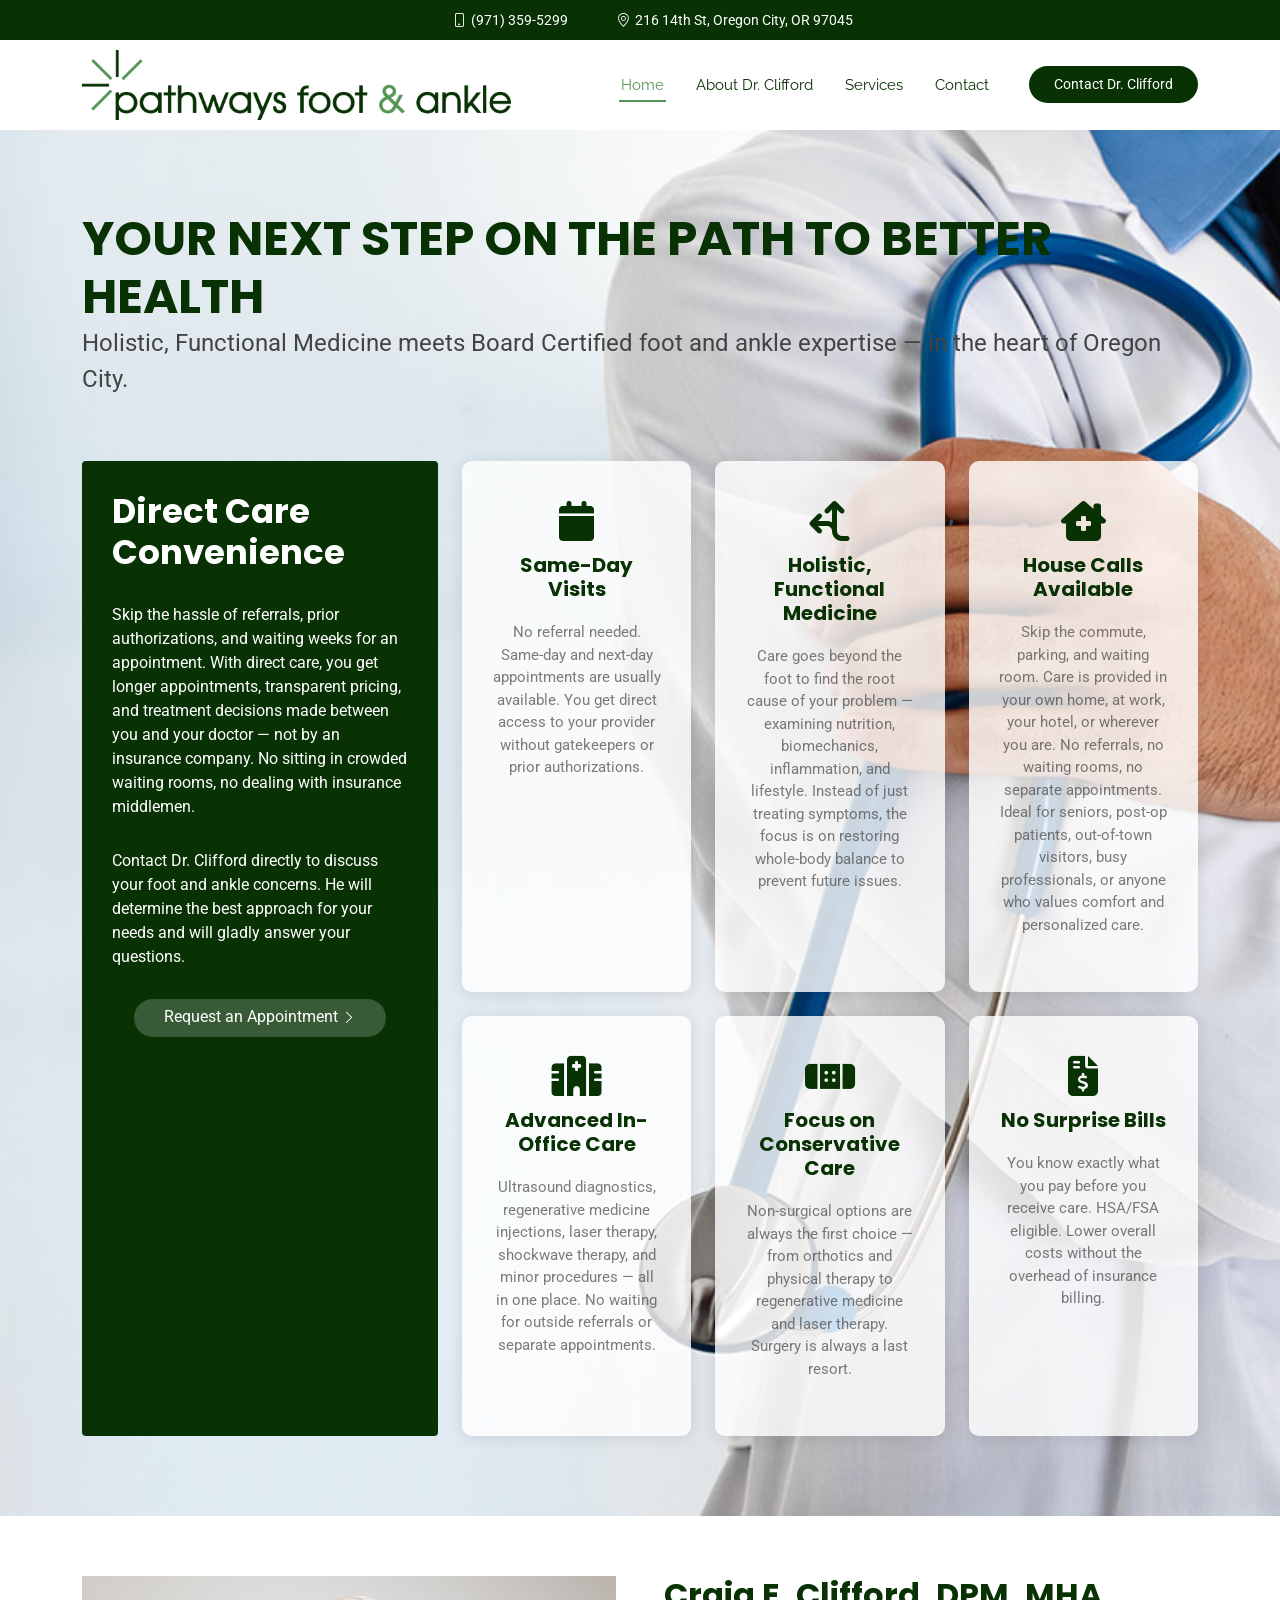
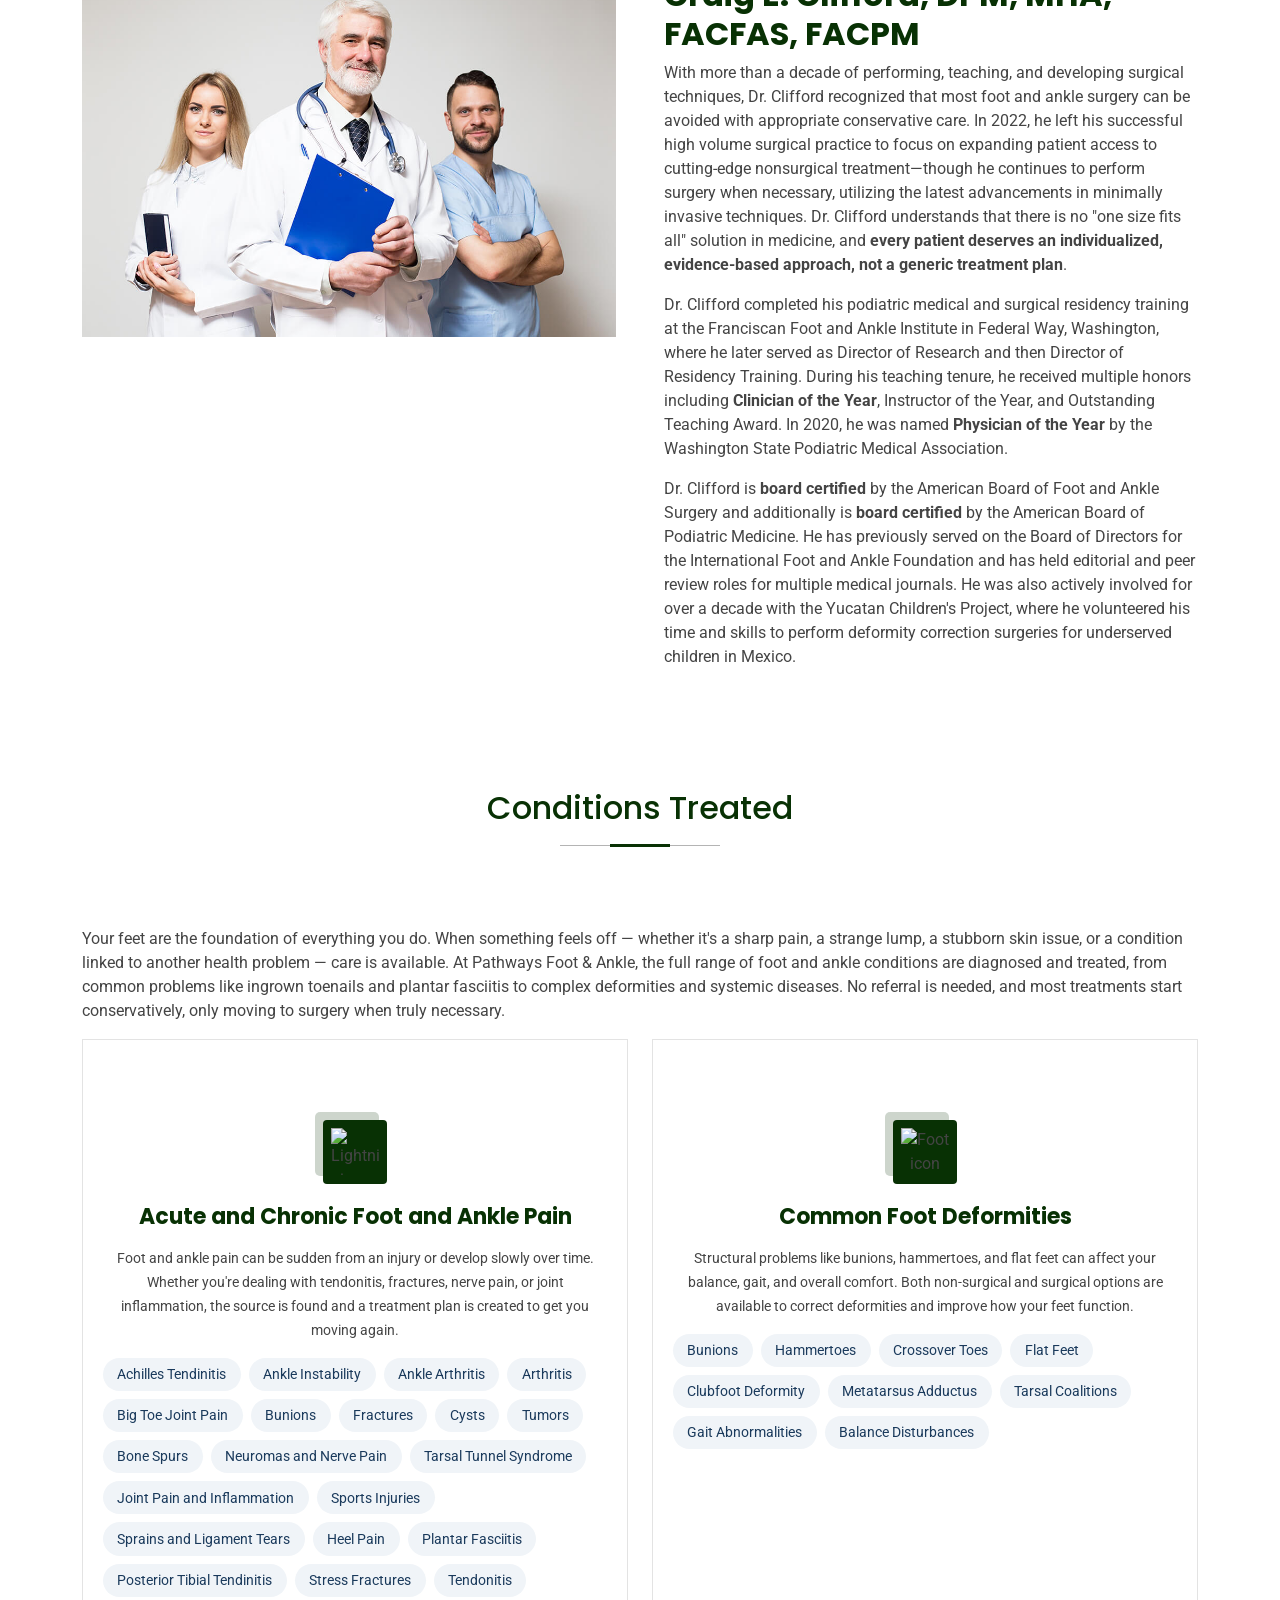
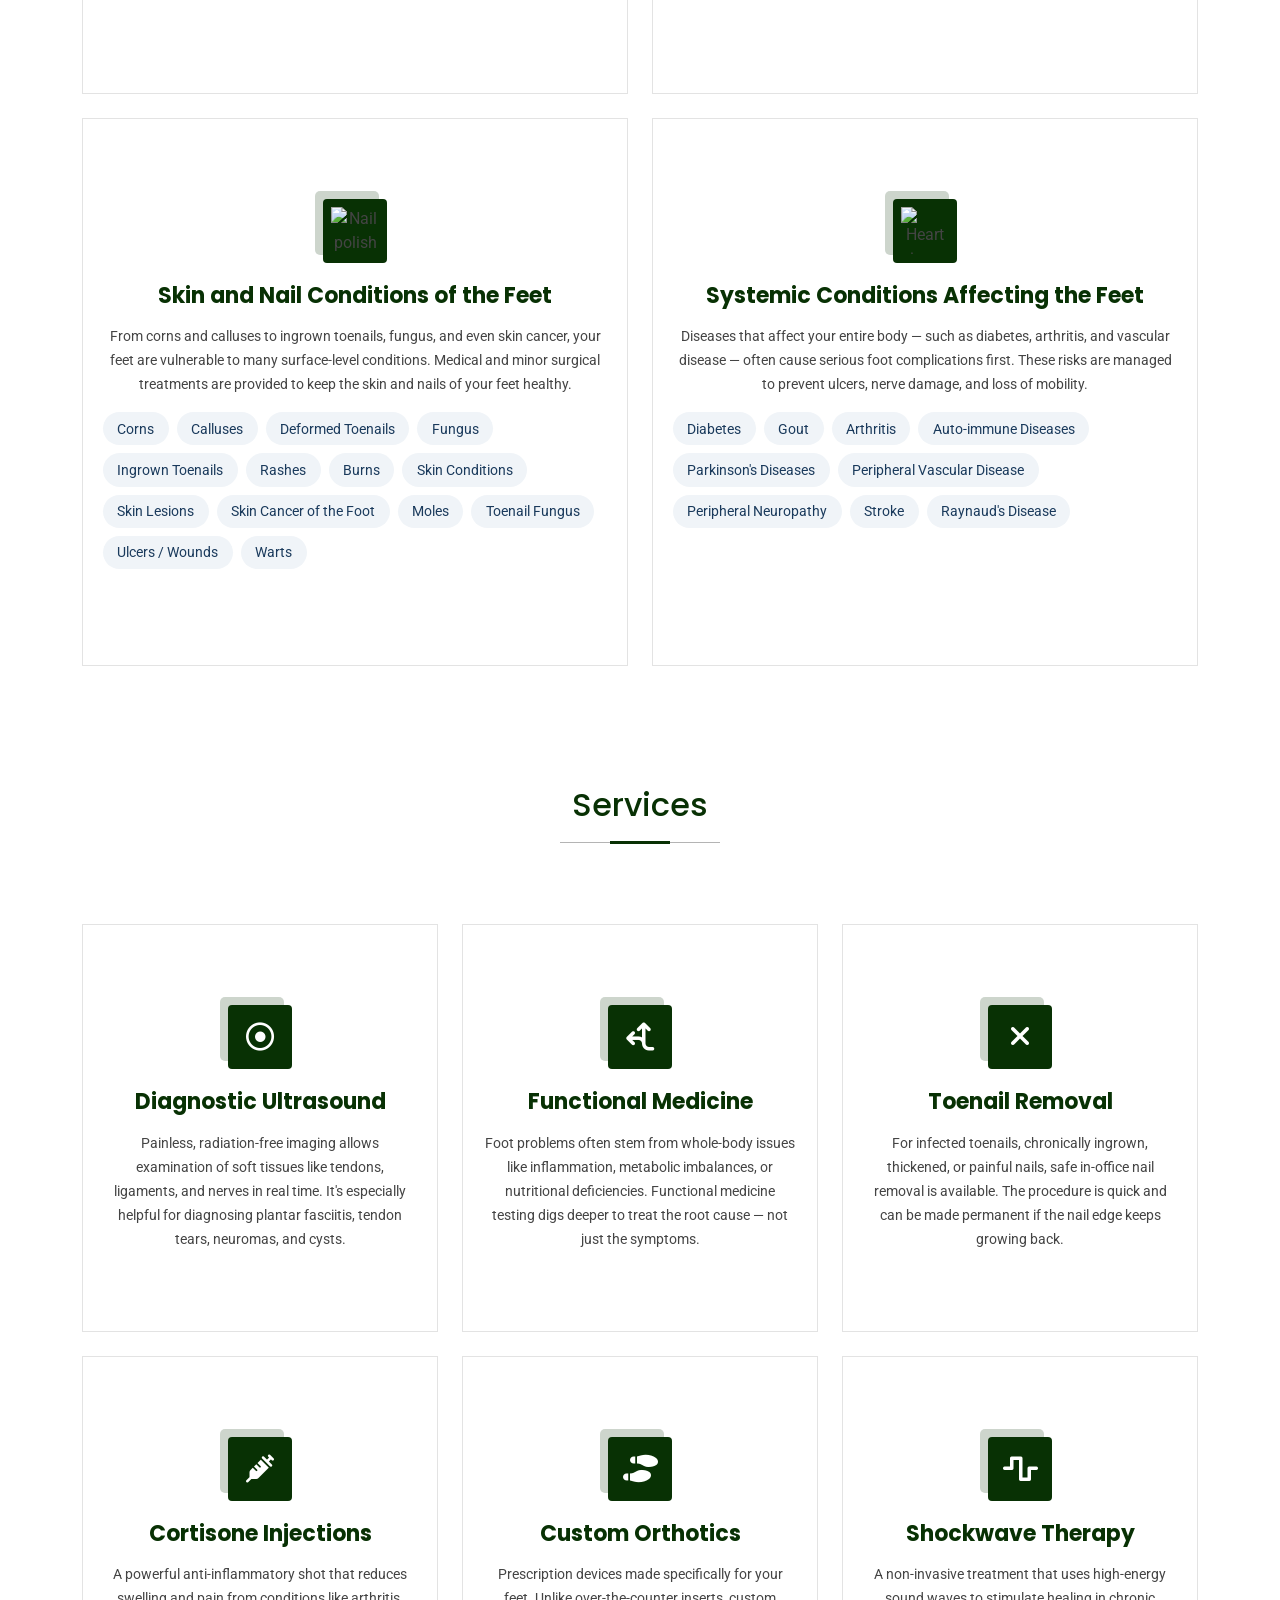
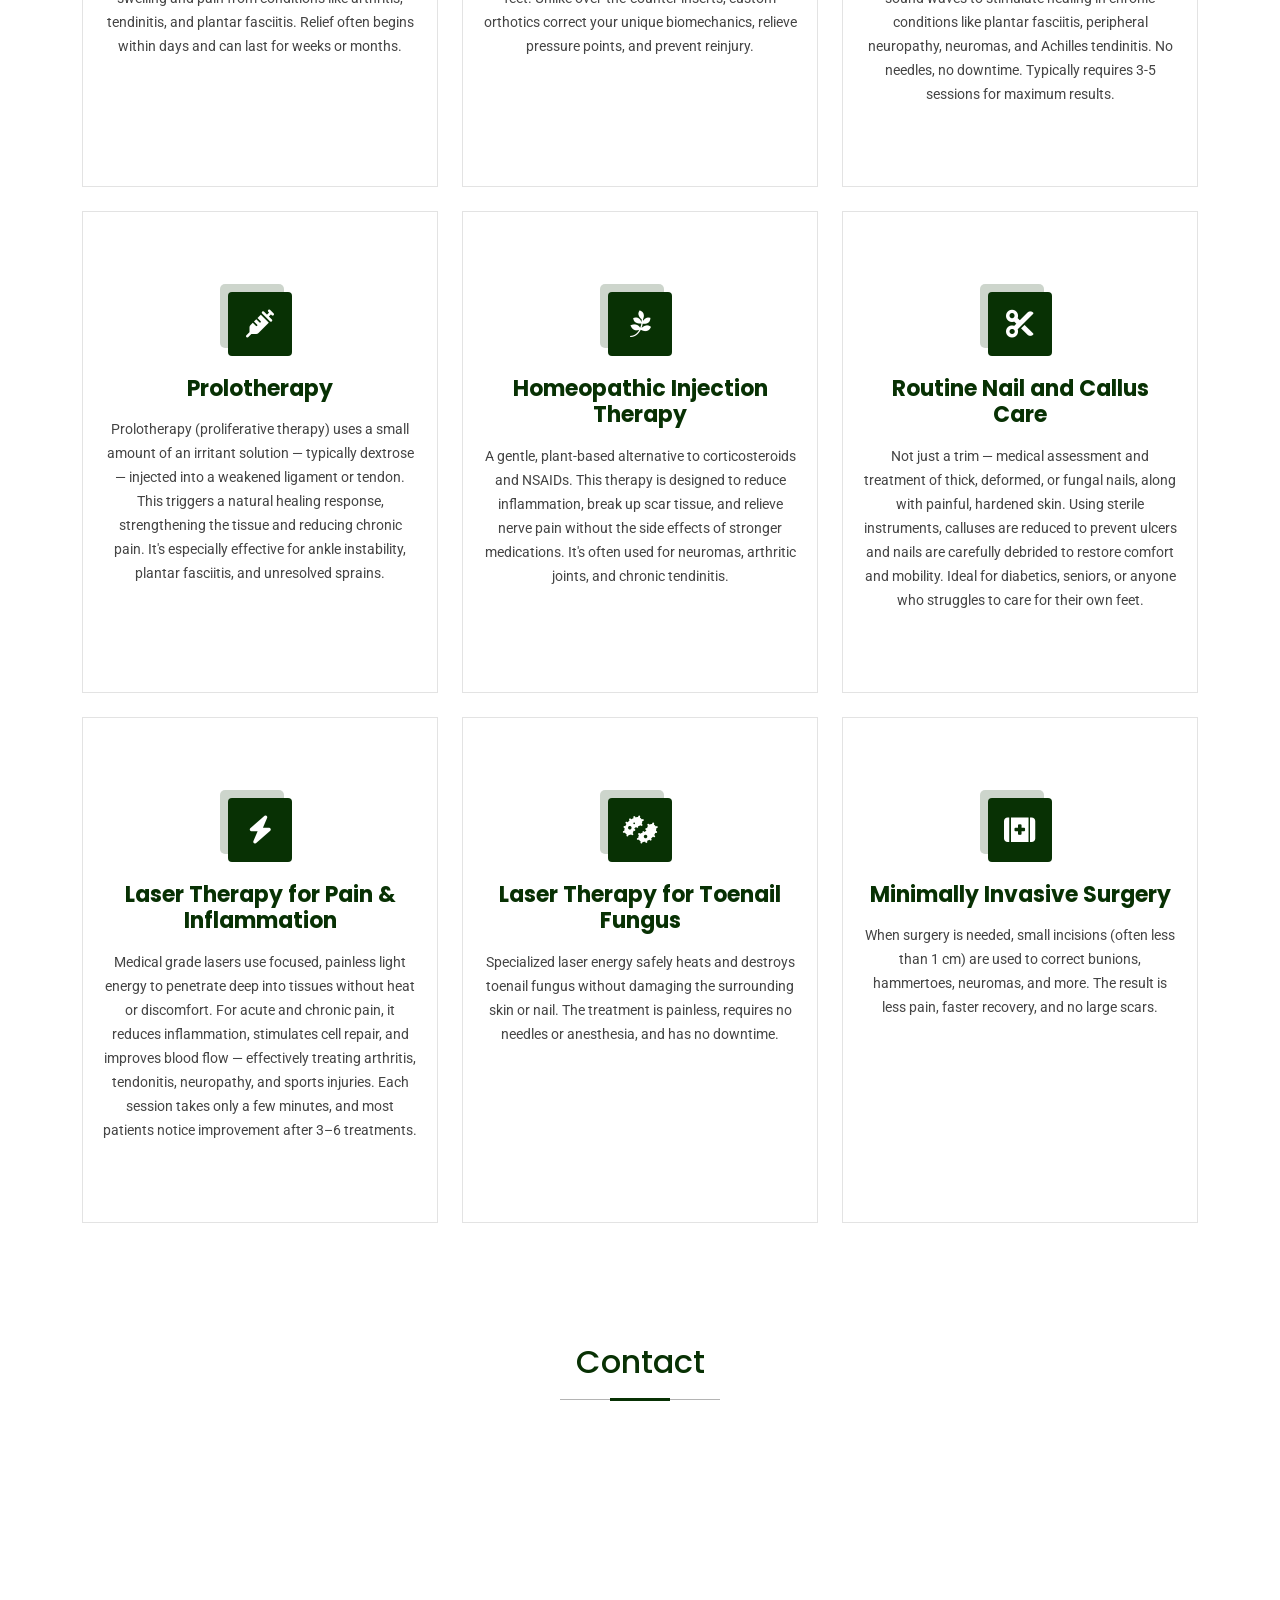
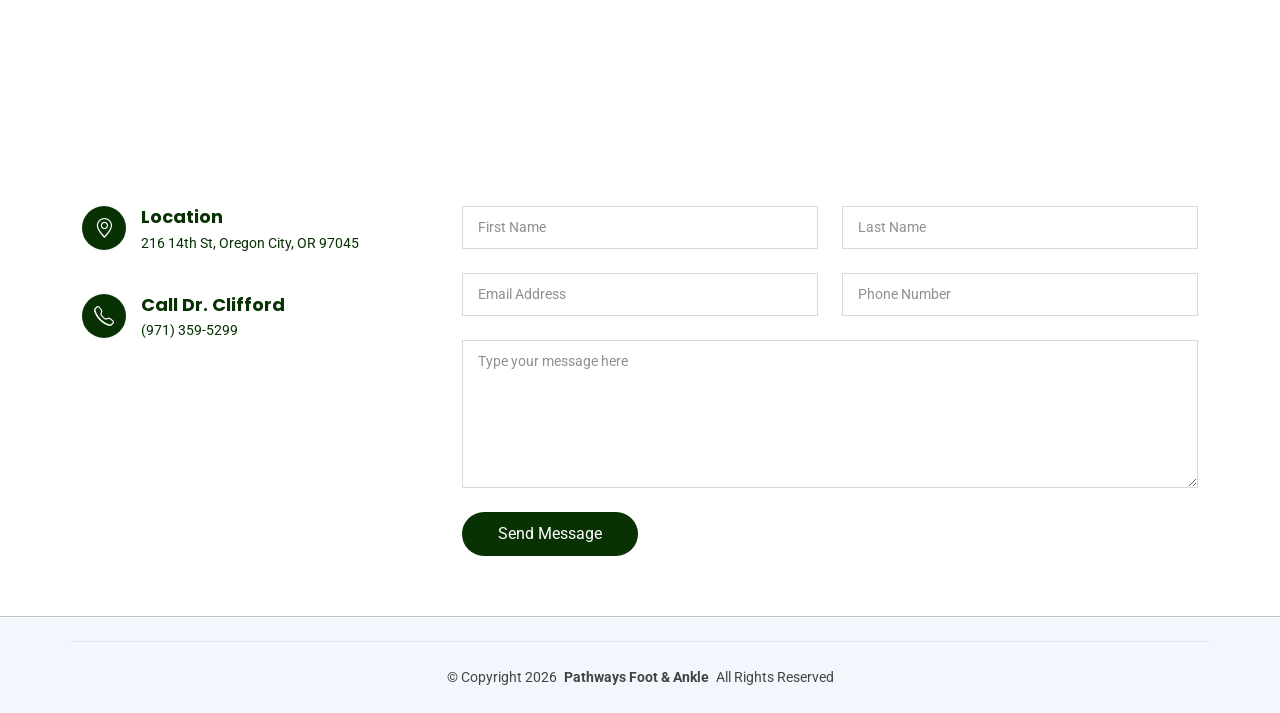
==== commit 549113ae: "update to in_office" ====
--- a/index.html
+++ b/index.html
@@ -98,12 +98,9 @@
         <div class="content row gy-4">
           <div class="col-lg-4 d-flex align-items-stretch">
             <div class="why-box" data-aos="zoom-out" data-aos-delay="200">
-              <h3>House Call Convenience</h3>
-              <p>
-                Skip the commute, parking, and waiting room. Treatment is provided in your own home, at work, your hotel, or wherever you are. Ideal for seniors, post-op patients, out of town visitors, busy professionals, or anyone who values comfort and personalized care.
-              </p>
-              <p>Contact Dr. Clifford directly to discuss your foot and ankle concerns. He will determine if a house call is appropriate for your needs and will gladly answer your questions. 
-                
+              <h3>Direct Care Convenience</h3>
+              <p>Skip the hassle of referrals, prior authorizations, and waiting weeks for an appointment. With direct care, you get longer appointments, transparent pricing, and treatment decisions made between you and your doctor — not by an insurance company. No sitting in crowded waiting rooms, no dealing with insurance middlemen.</p>
+              <p>Contact Dr. Clifford directly to discuss your foot and ankle concerns. He will determine the best approach for your needs and will gladly answer your questions.</p>                
               <div class="text-center">
                 <a href="#contact" class="more-btn"><span>Request an Appointment</span> <i class="bi bi-chevron-right"></i></a>
               </div>
@@ -116,7 +113,7 @@
 
                 <div class="col-xl-4 d-flex align-items-stretch">
                   <div class="icon-box" data-aos="zoom-out" data-aos-delay="300">
-                    <i class="fa-regular fa-calendar"></i>
+                    <i class="fa-solid fa-calendar"></i>
                     <h4>Same-Day Visits</h4>
                     <p>No referral needed. Same-day and next-day appointments are usually available. You get direct access to your provider without gatekeepers or prior authorizations.</p>
                   </div>
@@ -132,15 +129,15 @@
 
                 <div class="col-xl-4 d-flex align-items-stretch">
                   <div class="icon-box" data-aos="zoom-out" data-aos-delay="400">
-                    <i class="fa-regular fa-lightbulb"></i>
-                    <h4>Direct Care = Better Care</h4>
-                    <p>No insurance middlemen. No waiting for referrals or authorizations. Just transparent, affordable pricing and longer appointments. Treatment decisions are made between you and your doctor — not by an insurance company.</p>
+                    <i class="fa-solid fa-house-chimney-medical"></i>
+                    <h4>House Calls Available</h4>
+                    <p>Skip the commute, parking, and waiting room. Care is provided in your own home, at work, your hotel, or wherever you are. No referrals, no waiting rooms, no separate appointments. Ideal for seniors, post-op patients, out-of-town visitors, busy professionals, or anyone who values comfort and personalized care.</p>
                   </div>
                 </div><!-- End Icon Box -->
 
                 <div class="col-xl-4 d-flex align-items-stretch">
                   <div class="icon-box" data-aos="zoom-out" data-aos-delay="500">
-                    <i class="fa-regular fa-hospital"></i>
+                    <i class="fa-solid fa-hospital"></i>
                     <h4>Advanced In-Office Care</h4>
                     <p>Ultrasound diagnostics, regenerative medicine injections, laser therapy, shockwave therapy, and minor procedures — all in one place. No waiting for outside referrals or separate appointments.</p>
                   </div>
@@ -196,6 +193,92 @@
 
     </section><!-- /About Section -->
 
+<!-- Conditions Treated Section -->
+<section id="conditions" class="services section">
+
+  <div class="container section-title" data-aos="fade-up">
+    <h2>Conditions Treated</h2>
+  </div>
+
+  <div class="container">
+
+    <div class="row" data-aos="fade-up">
+      <div class="col-12">
+        <p>Your feet are the foundation of everything you do. When something feels off — whether it's a sharp pain, a strange lump, a stubborn skin issue, or a condition linked to another health problem — care is available. At Pathways Foot & Ankle, the full range of foot and ankle conditions are diagnosed and treated, from common problems like ingrown toenails and plantar fasciitis to complex deformities and systemic diseases. No referral is needed, and most treatments start conservatively, only moving to surgery when truly necessary.</p>
+      </div>
+    </div>
+
+    <div class="row gy-4">
+
+      <div class="col-lg-6 col-md-6" data-aos="fade-up" data-aos-delay="100">
+        <div class="service-item position-relative">
+          <div class="icon">
+            <img src="icons/26A1.svg" alt="Lightning icon" style="width: 48px; height: 48px;">
+          </div>
+          <h3>Acute and Chronic Foot and Ankle Pain</h3>
+          <p>Foot and ankle pain can be sudden from an injury or develop slowly over time. Whether you're dealing with tendonitis, fractures, nerve pain, or joint inflammation, the source is found and a treatment plan is created to get you moving again.</p>
+          <ul class="condition-list">
+            <li>Achilles Tendinitis</li><li>Ankle Instability</li><li>Ankle Arthritis</li><li>Arthritis</li>
+            <li>Big Toe Joint Pain</li><li>Bunions</li><li>Fractures</li><li>Cysts</li>
+            <li>Tumors</li><li>Bone Spurs</li><li>Neuromas and Nerve Pain</li><li>Tarsal Tunnel Syndrome</li>
+            <li>Joint Pain and Inflammation</li><li>Sports Injuries</li><li>Sprains and Ligament Tears</li>
+            <li>Heel Pain</li><li>Plantar Fasciitis</li><li>Posterior Tibial Tendinitis</li>
+            <li>Stress Fractures</li><li>Tendonitis</li>
+          </ul>
+        </div>
+      </div>
+
+      <div class="col-lg-6 col-md-6" data-aos="fade-up" data-aos-delay="200">
+        <div class="service-item position-relative">
+          <div class="icon">
+            <img src="icons/1F9B6.svg" alt="Foot icon" style="width: 48px; height: 48px;">
+          </div>
+          <h3>Common Foot Deformities</h3>
+          <p>Structural problems like bunions, hammertoes, and flat feet can affect your balance, gait, and overall comfort. Both non-surgical and surgical options are available to correct deformities and improve how your feet function.</p>
+          <ul class="condition-list">
+            <li>Bunions</li><li>Hammertoes</li><li>Crossover Toes</li><li>Flat Feet</li>
+            <li>Clubfoot Deformity</li><li>Metatarsus Adductus</li><li>Tarsal Coalitions</li>
+            <li>Gait Abnormalities</li><li>Balance Disturbances</li>
+          </ul>
+        </div>
+      </div>
+
+      <div class="col-lg-6 col-md-6" data-aos="fade-up" data-aos-delay="300">
+        <div class="service-item position-relative">
+          <div class="icon">
+            <img src="icons/1F485.svg" alt="Nail polish icon" style="width: 48px; height: 48px;">
+          </div>
+          <h3>Skin and Nail Conditions of the Feet</h3>
+          <p>From corns and calluses to ingrown toenails, fungus, and even skin cancer, your feet are vulnerable to many surface-level conditions. Medical and minor surgical treatments are provided to keep the skin and nails of your feet healthy.</p>
+          <ul class="condition-list">
+            <li>Corns</li><li>Calluses</li><li>Deformed Toenails</li><li>Fungus</li>
+            <li>Ingrown Toenails</li><li>Rashes</li><li>Burns</li><li>Skin Conditions</li>
+            <li>Skin Lesions</li><li>Skin Cancer of the Foot</li><li>Moles</li>
+            <li>Toenail Fungus</li><li>Ulcers / Wounds</li><li>Warts</li>
+          </ul>
+        </div>
+      </div>
+
+      <div class="col-lg-6 col-md-6" data-aos="fade-up" data-aos-delay="400">
+        <div class="service-item position-relative">
+          <div class="icon">
+            <img src="icons/2764.svg" alt="Heart icon" style="width: 48px; height: 48px;">
+          </div>
+          <h3>Systemic Conditions Affecting the Feet</h3>
+          <p>Diseases that affect your entire body — such as diabetes, arthritis, and vascular disease — often cause serious foot complications first. These risks are managed to prevent ulcers, nerve damage, and loss of mobility.</p>
+          <ul class="condition-list">
+            <li>Diabetes</li><li>Gout</li><li>Arthritis</li><li>Auto-immune Diseases</li>
+            <li>Parkinson's Diseases</li><li>Peripheral Vascular Disease</li>
+            <li>Peripheral Neuropathy</li><li>Stroke</li><li>Raynaud's Disease</li>
+          </ul>
+        </div>
+      </div>
+
+    </div>
+
+  </div>
+
+</section>
 
     <!-- Services Section -->
     <section id="services" class="services section">
@@ -359,7 +442,7 @@
               </div>
                 <h3>Minimally Invasive Surgery</h3>
               </a>
-              <p>When surgery is needed, we use small incisions (often less than 1 cm) to correct bunions, hammertoes, neuromas, and more. Less pain, faster recovery, and no large scars.</p>
+              <p>When surgery is needed, small incisions (often less than 1 cm) are used to correct bunions, hammertoes, neuromas, and more. The result is less pain, faster recovery, and no large scars.</p>
             </div>
           </div><!-- End Service Item -->
         </div>
--- a/assets/css/main.css
+++ b/assets/css/main.css
@@ -1309,4 +1309,21 @@
   }
 }
 
-
+/* Condition List - pill style tags */
+.condition-list {
+  list-style: none;
+  padding-left: 0;
+  margin-top: 1rem;
+  display: flex;
+  flex-wrap: wrap;
+  gap: 0.5rem;
+}
+
+.condition-list li {
+  background-color: #f0f4f8;
+  padding: 0.4rem 0.9rem;
+  border-radius: 20px;
+  font-size: 0.85rem;
+  color: #1a3a5c;
+  display: inline-block;
+}
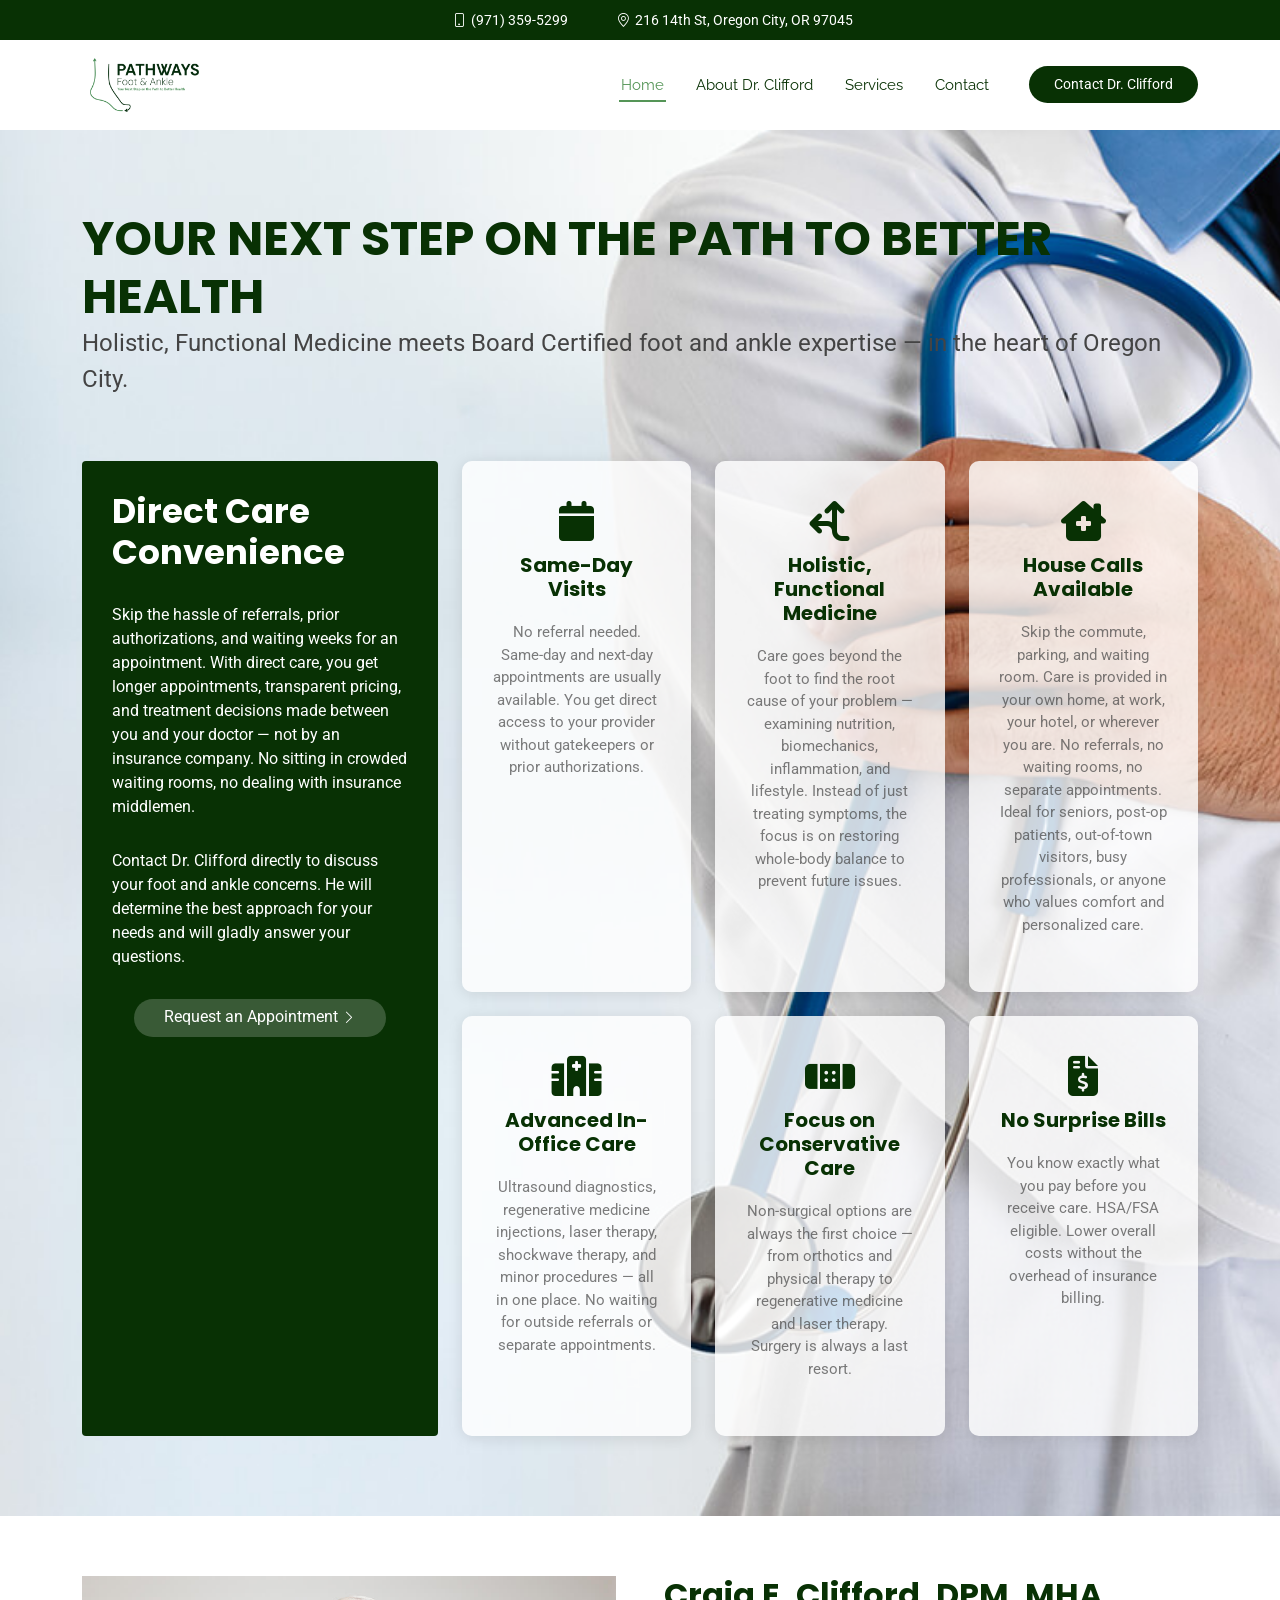
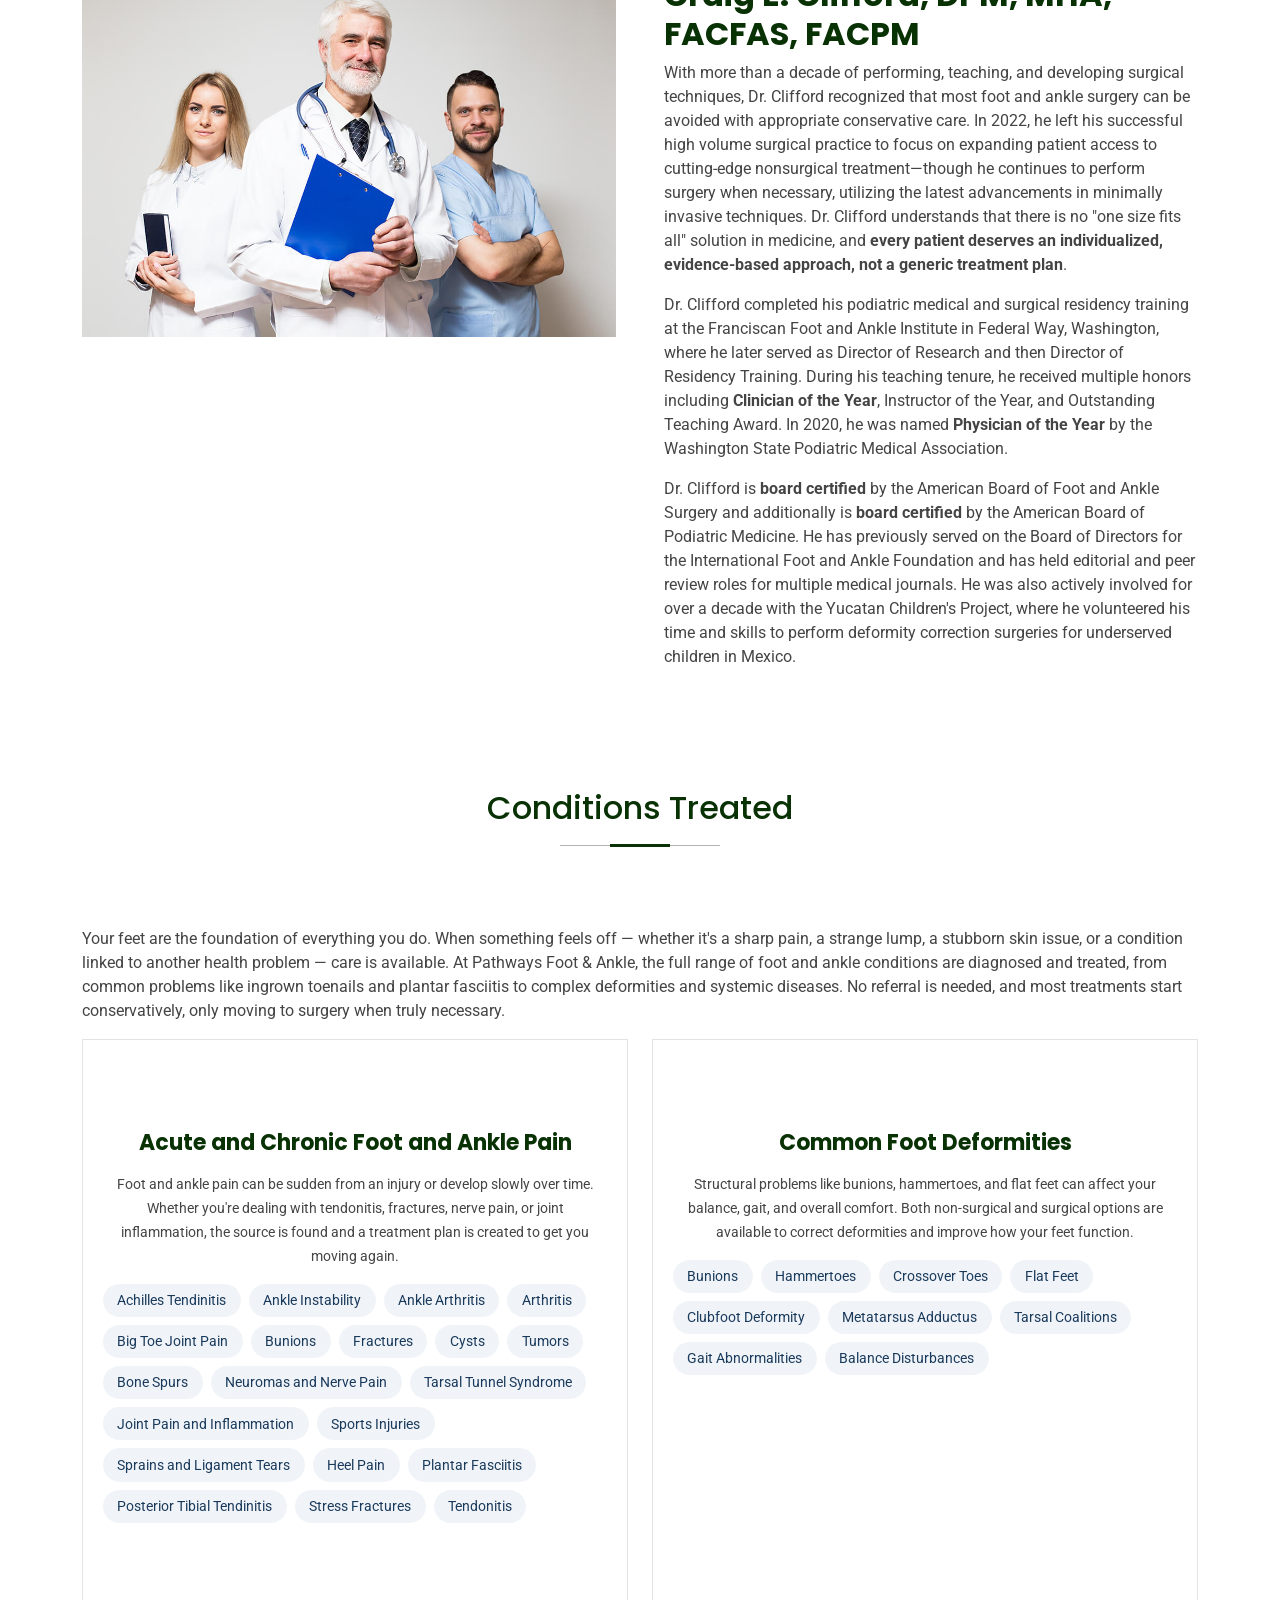
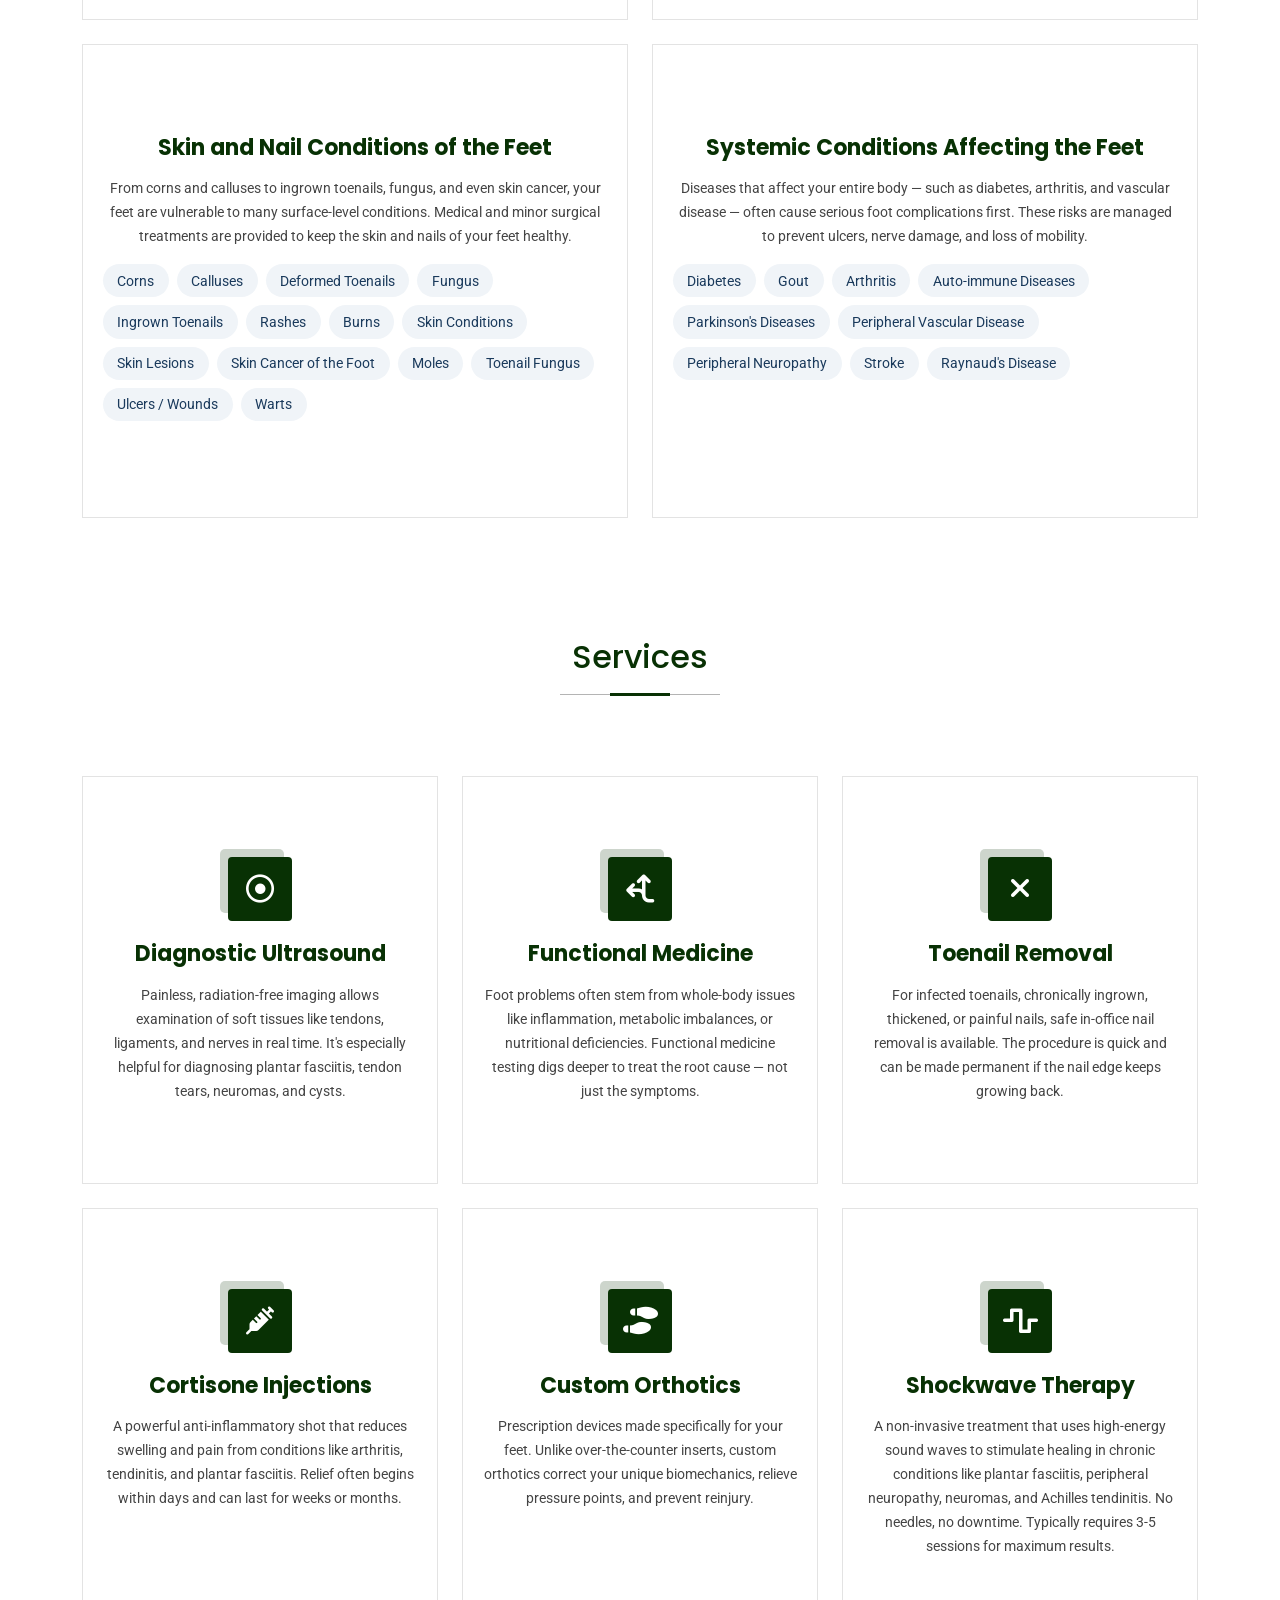
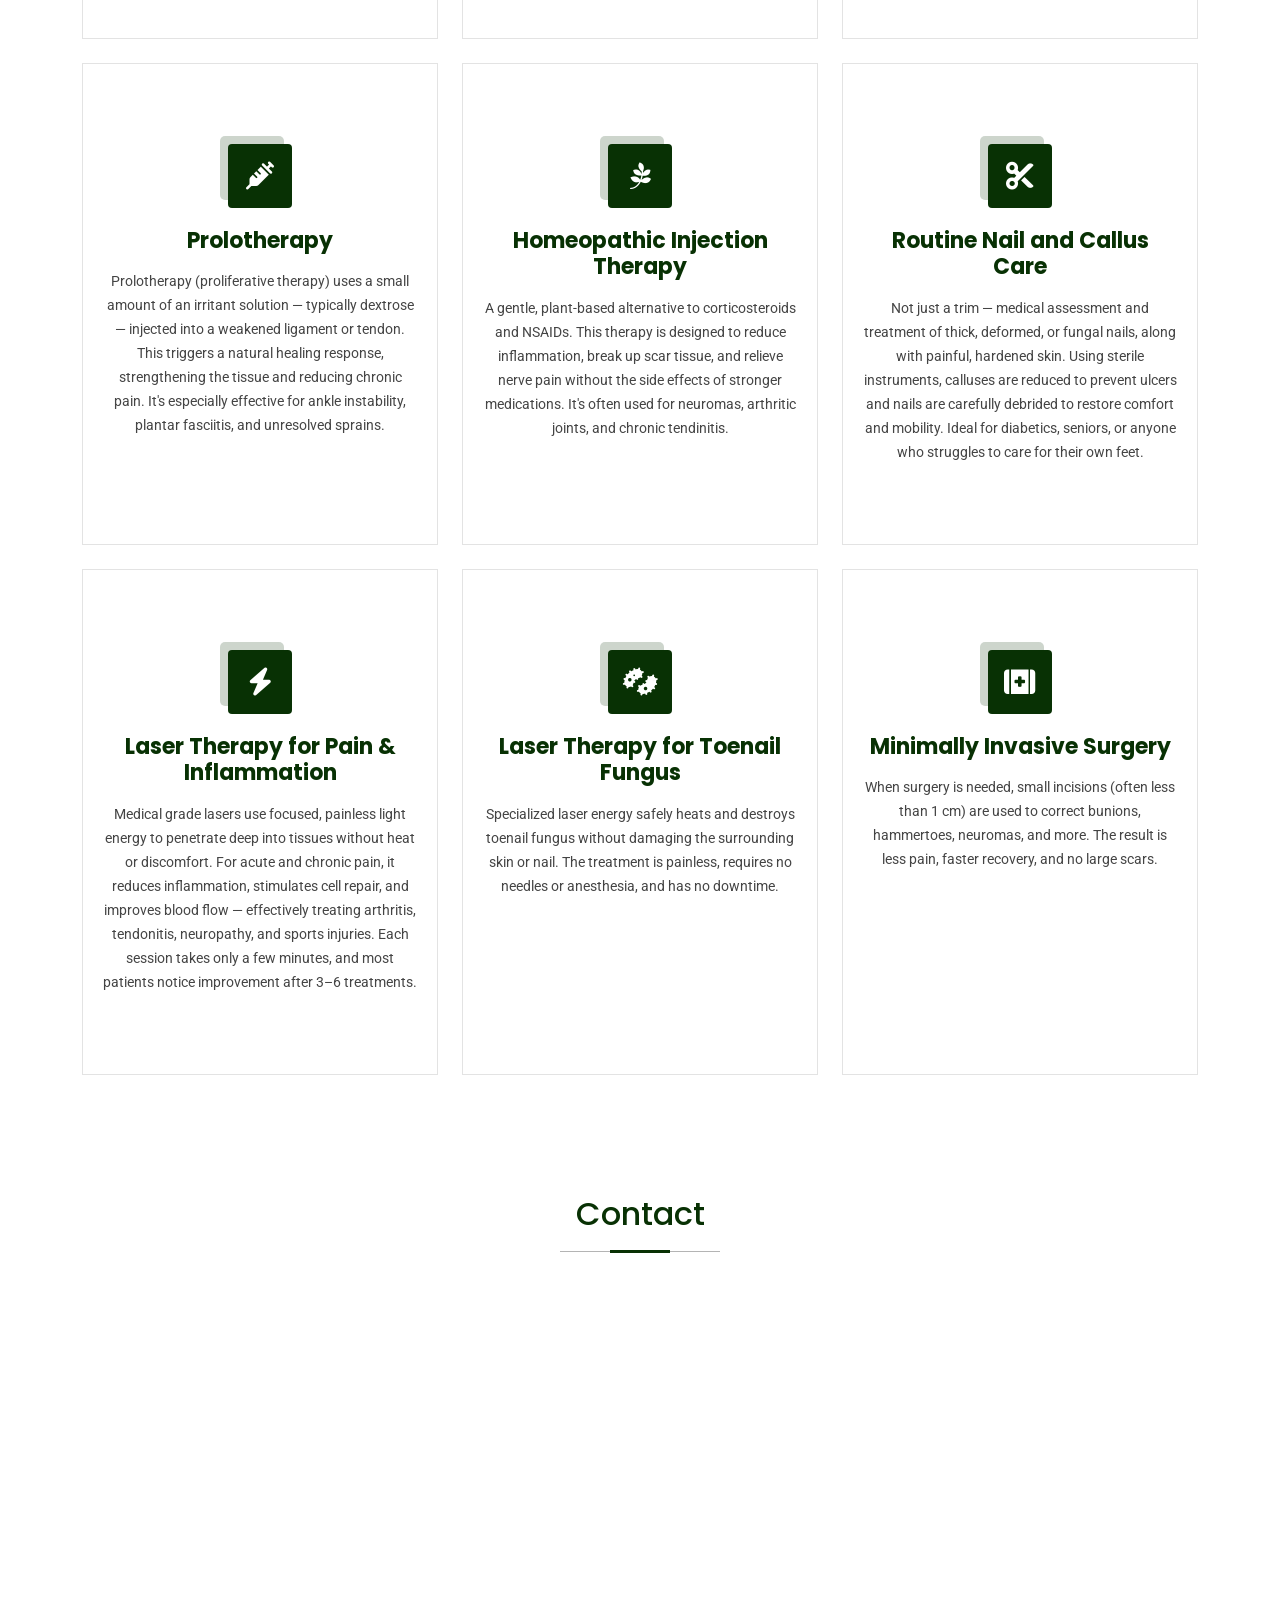
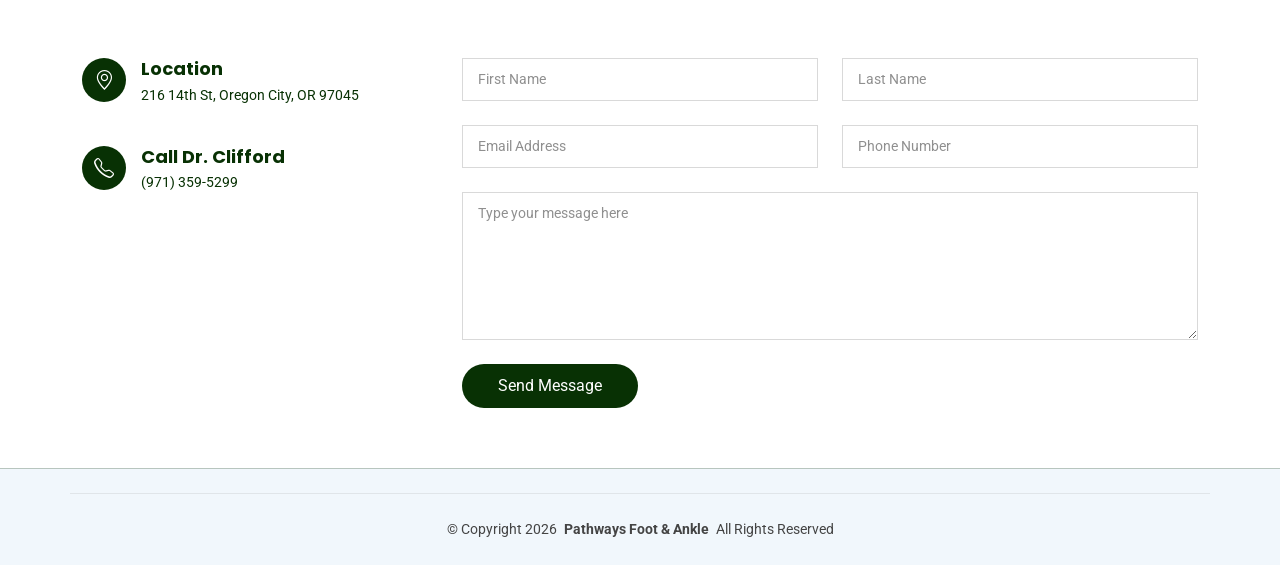
==== commit 5251a616: "conditions" ====
--- a/index.html
+++ b/index.html
@@ -57,7 +57,7 @@
       <div class="container position-relative d-flex align-items-center justify-content-between">
         <a href="index.html" class="logo d-flex align-items-center me-auto">
           <!-- Uncomment the line below if you also wish to use an image logo -->
-          <img src="assets/img/logo_main.png" alt="">
+          <img src="assets/img/PATHWAYS.png" alt="">
           <!-- <h1 class="sitename">Pathways Foot & Ankle</h1> -->
         </a>
 
@@ -212,9 +212,6 @@
 
       <div class="col-lg-6 col-md-6" data-aos="fade-up" data-aos-delay="100">
         <div class="service-item position-relative">
-          <div class="icon">
-            <img src="icons/26A1.svg" alt="Lightning icon" style="width: 48px; height: 48px;">
-          </div>
           <h3>Acute and Chronic Foot and Ankle Pain</h3>
           <p>Foot and ankle pain can be sudden from an injury or develop slowly over time. Whether you're dealing with tendonitis, fractures, nerve pain, or joint inflammation, the source is found and a treatment plan is created to get you moving again.</p>
           <ul class="condition-list">
@@ -230,9 +227,6 @@
 
       <div class="col-lg-6 col-md-6" data-aos="fade-up" data-aos-delay="200">
         <div class="service-item position-relative">
-          <div class="icon">
-            <img src="icons/1F9B6.svg" alt="Foot icon" style="width: 48px; height: 48px;">
-          </div>
           <h3>Common Foot Deformities</h3>
           <p>Structural problems like bunions, hammertoes, and flat feet can affect your balance, gait, and overall comfort. Both non-surgical and surgical options are available to correct deformities and improve how your feet function.</p>
           <ul class="condition-list">
@@ -245,9 +239,6 @@
 
       <div class="col-lg-6 col-md-6" data-aos="fade-up" data-aos-delay="300">
         <div class="service-item position-relative">
-          <div class="icon">
-            <img src="icons/1F485.svg" alt="Nail polish icon" style="width: 48px; height: 48px;">
-          </div>
           <h3>Skin and Nail Conditions of the Feet</h3>
           <p>From corns and calluses to ingrown toenails, fungus, and even skin cancer, your feet are vulnerable to many surface-level conditions. Medical and minor surgical treatments are provided to keep the skin and nails of your feet healthy.</p>
           <ul class="condition-list">
@@ -261,9 +252,6 @@
 
       <div class="col-lg-6 col-md-6" data-aos="fade-up" data-aos-delay="400">
         <div class="service-item position-relative">
-          <div class="icon">
-            <img src="icons/2764.svg" alt="Heart icon" style="width: 48px; height: 48px;">
-          </div>
           <h3>Systemic Conditions Affecting the Feet</h3>
           <p>Diseases that affect your entire body — such as diabetes, arthritis, and vascular disease — often cause serious foot complications first. These risks are managed to prevent ulcers, nerve damage, and loss of mobility.</p>
           <ul class="condition-list">
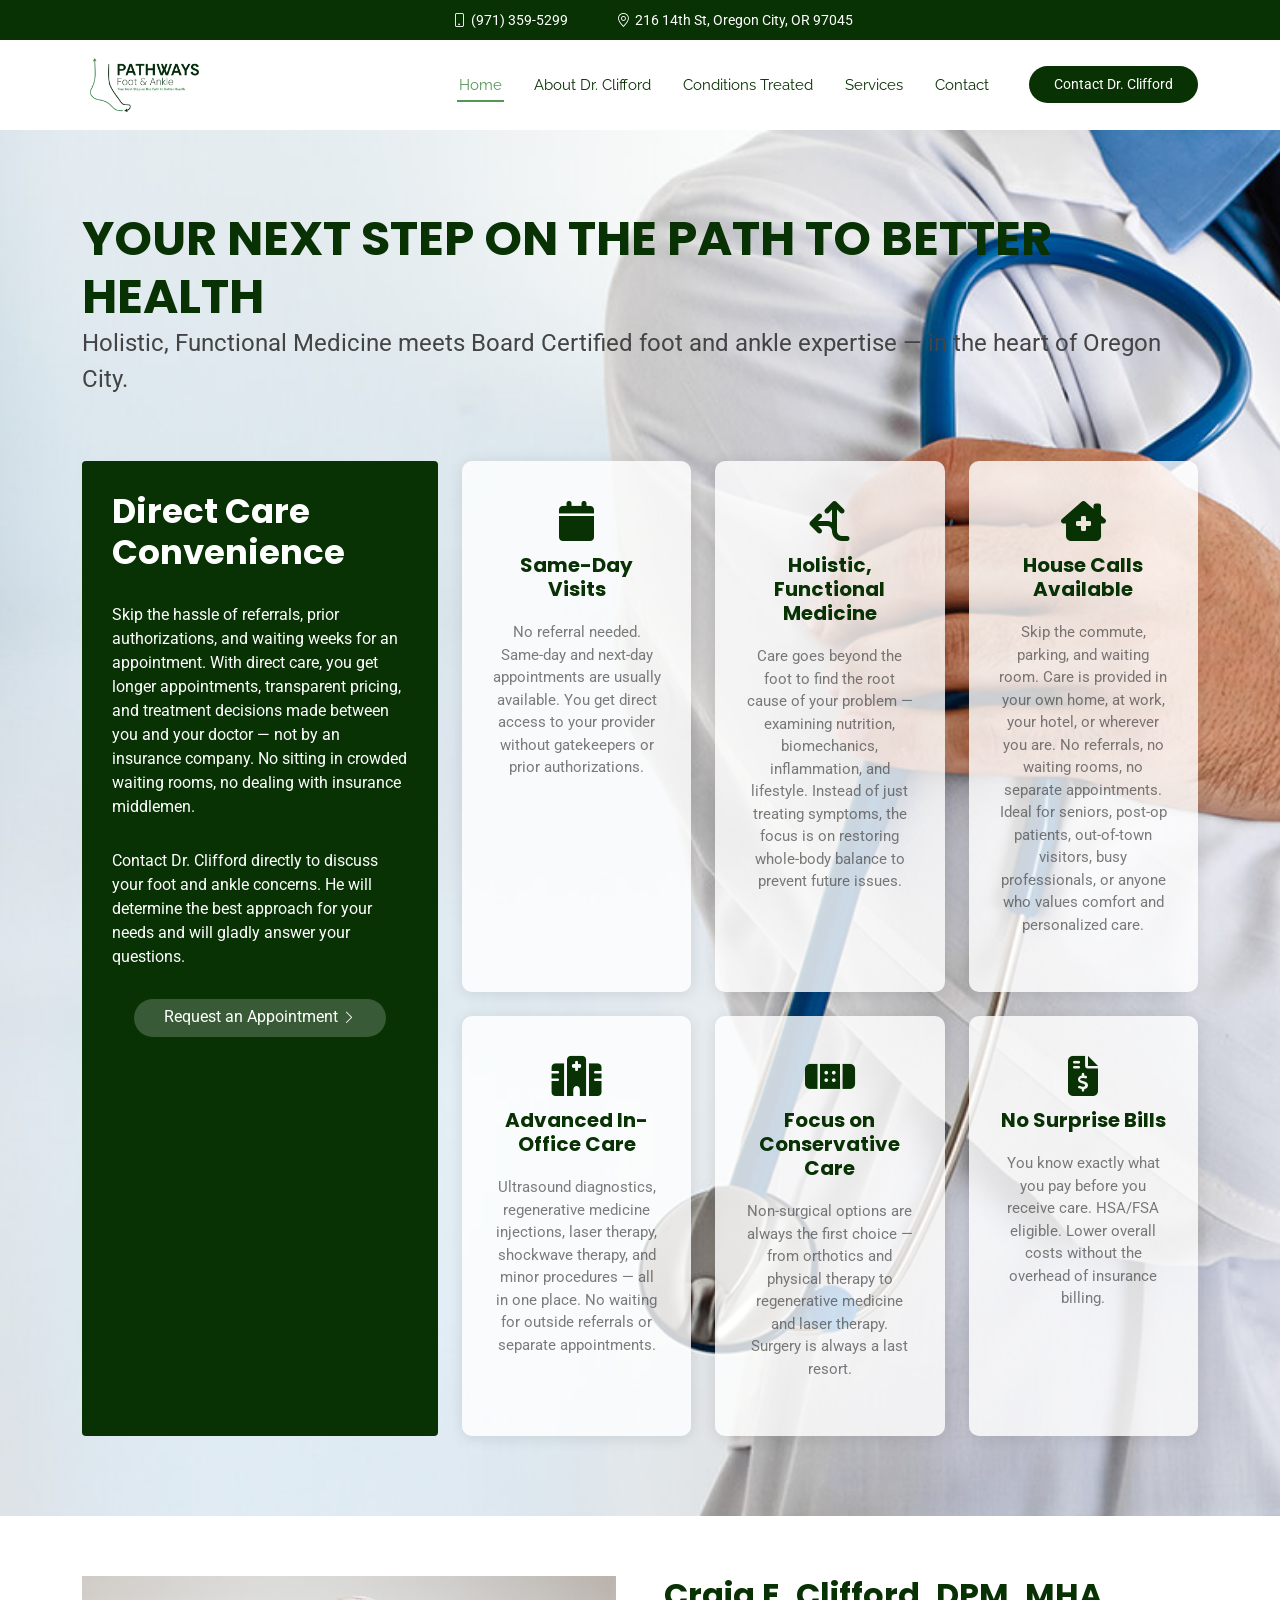
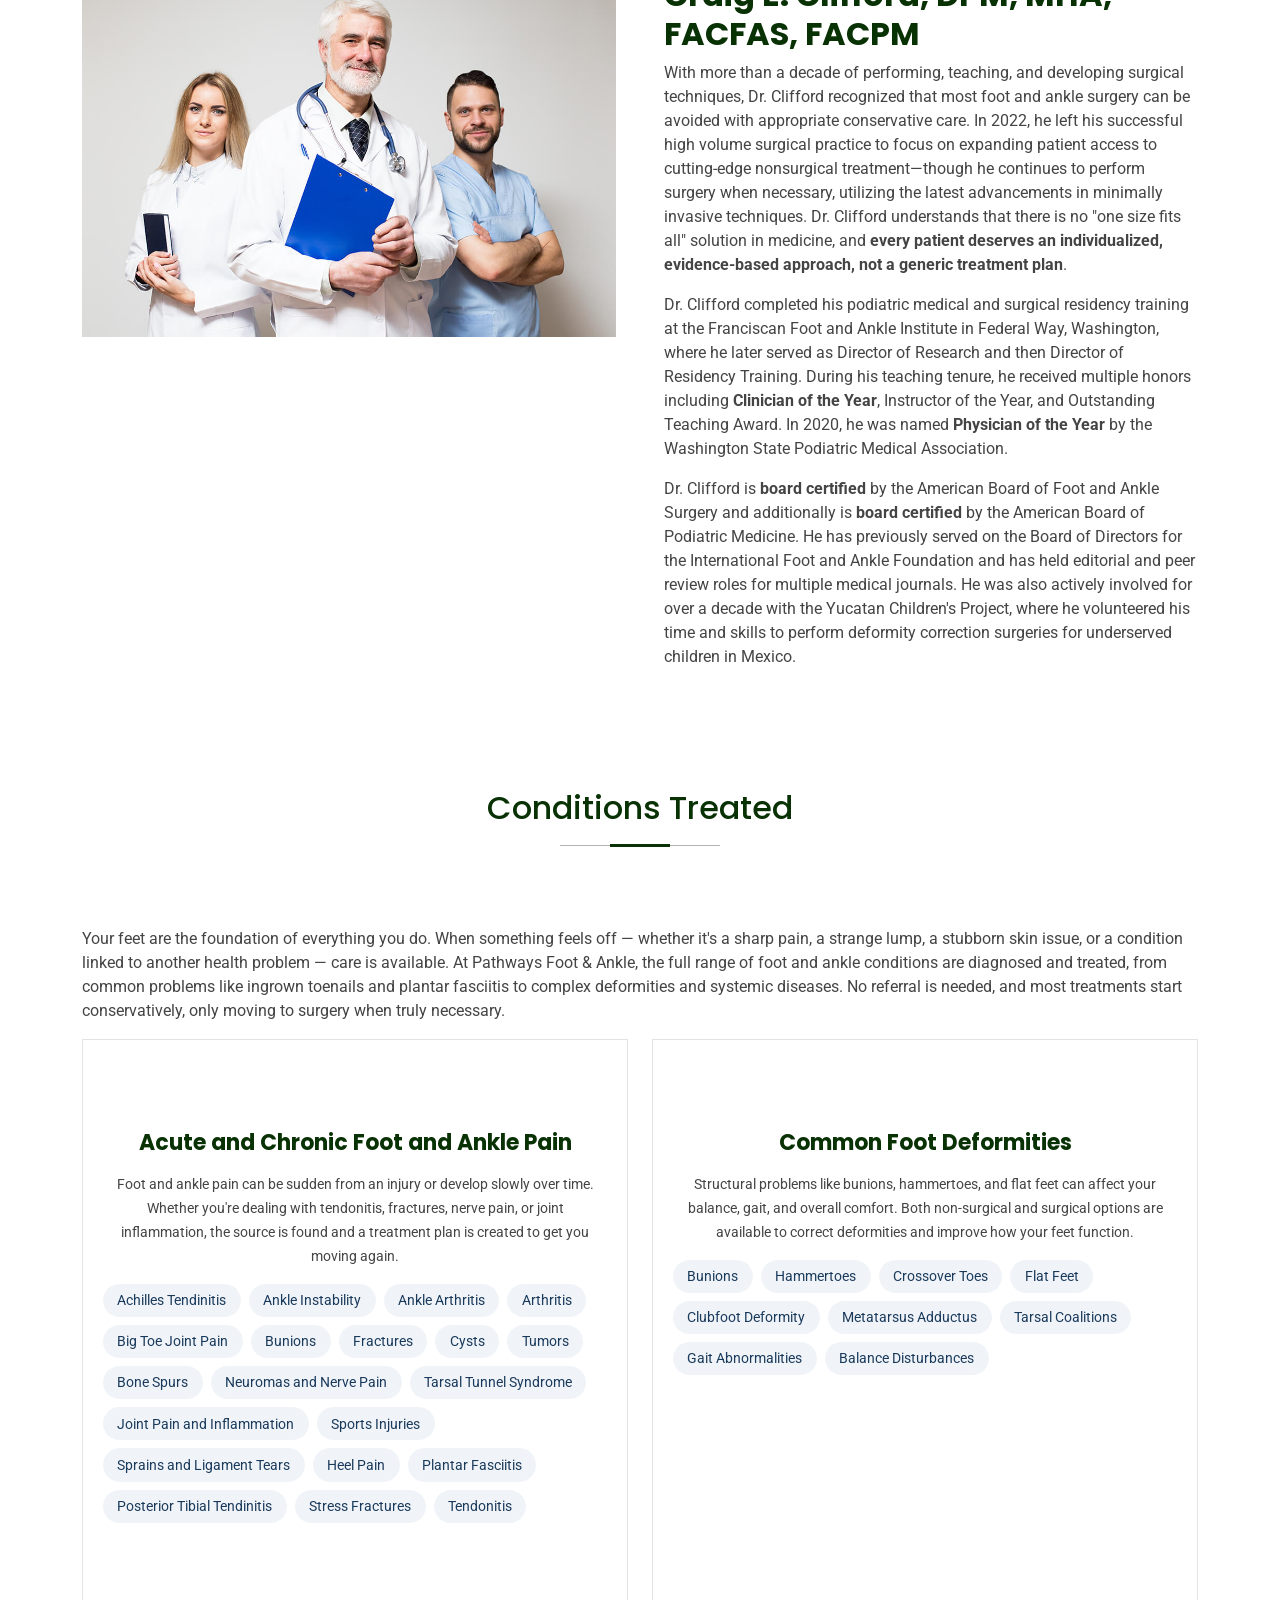
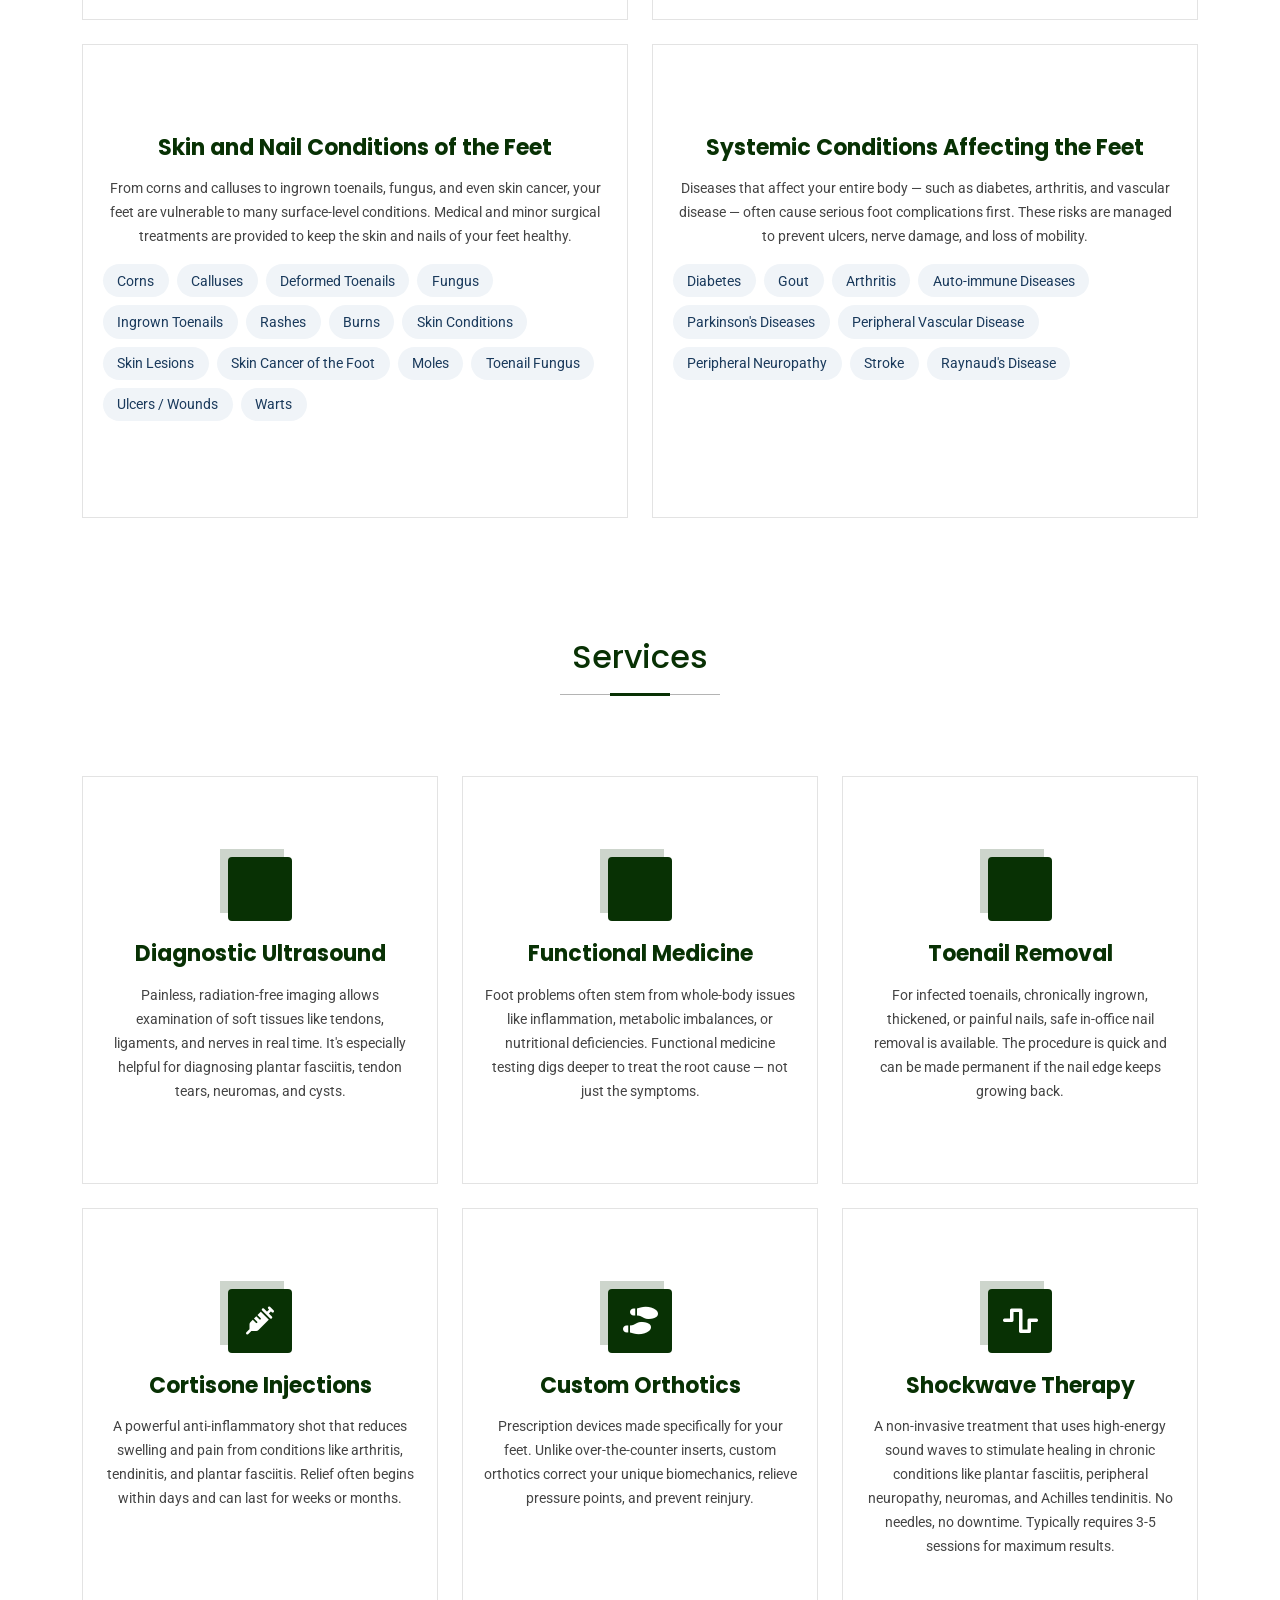
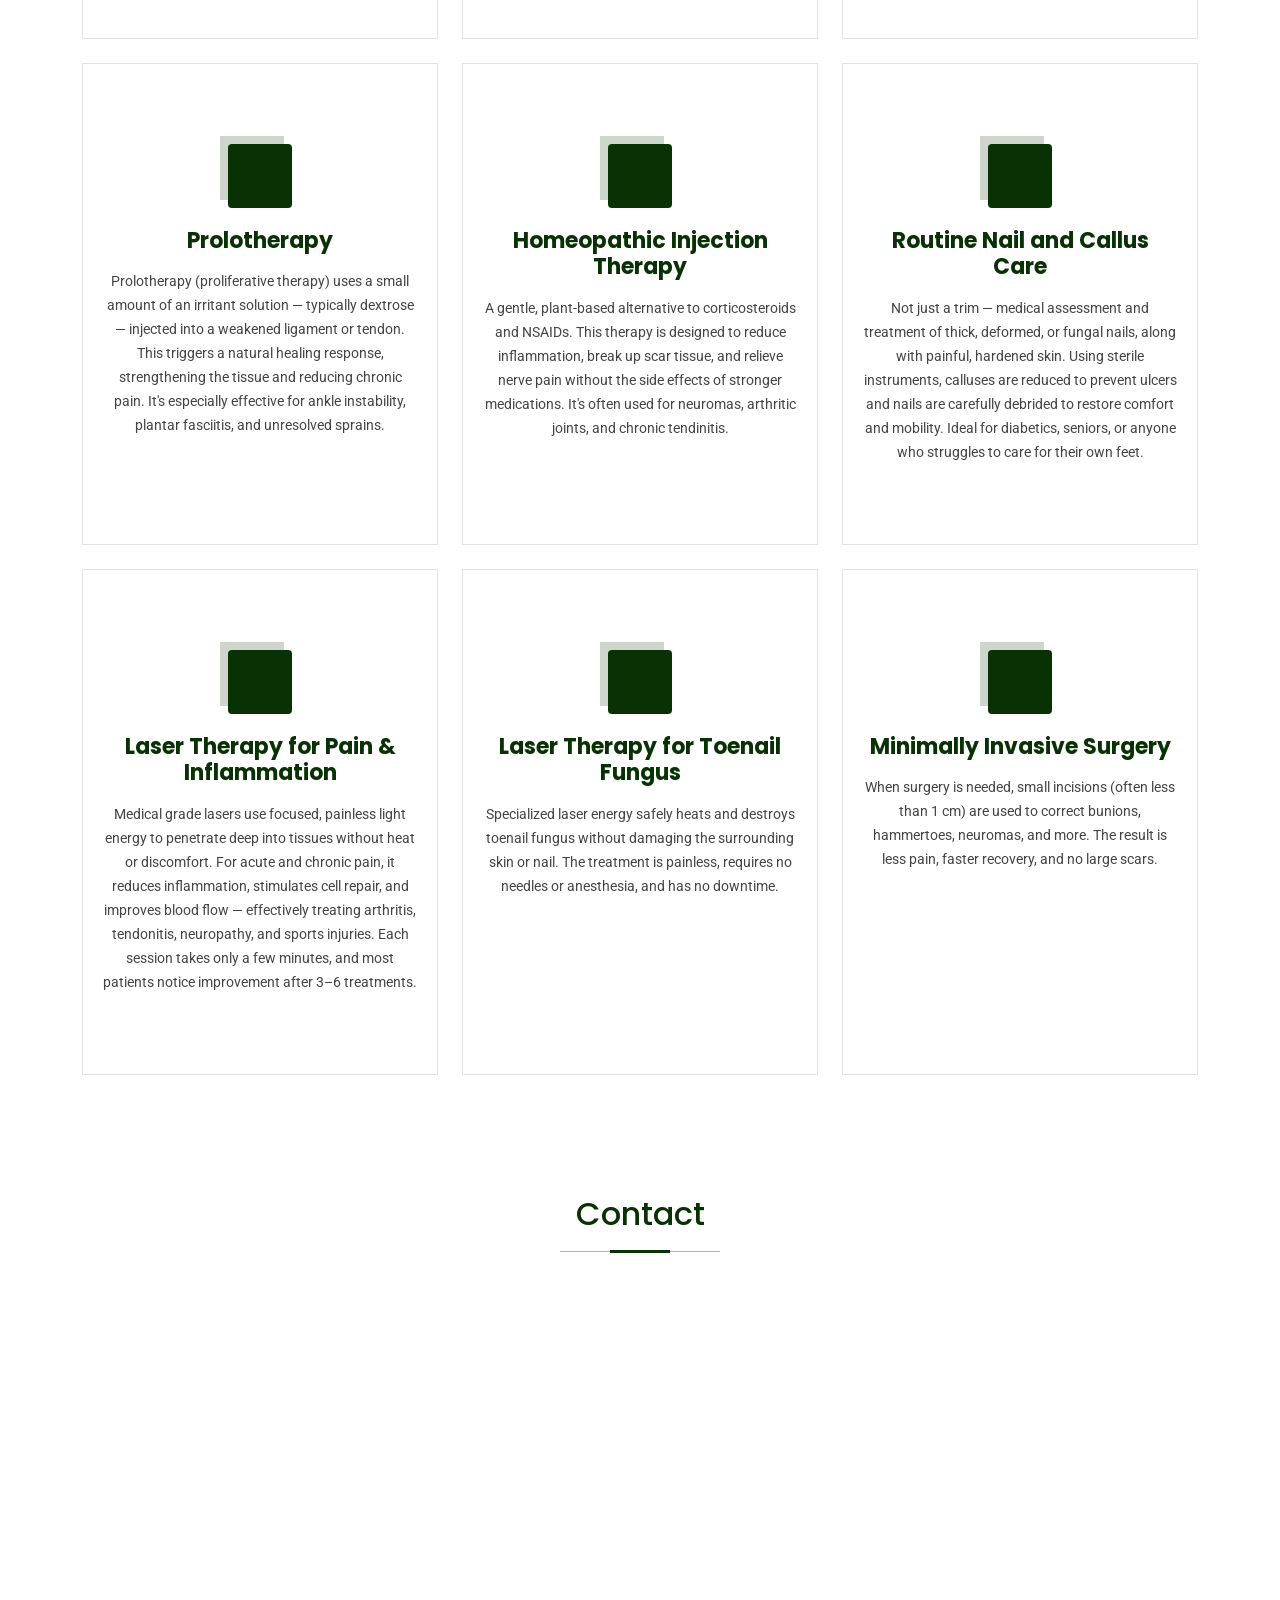
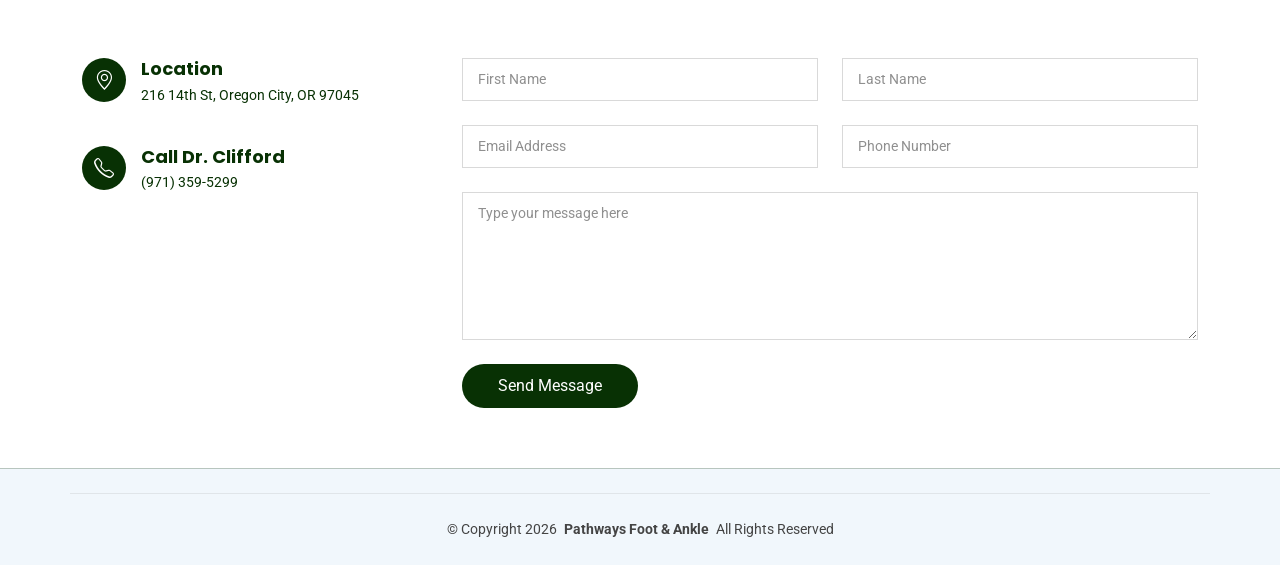
==== commit 4cf77c10: "Update index.html" ====
--- a/index.html
+++ b/index.html
@@ -65,6 +65,7 @@
           <ul>
             <li><a href="#hero" class="active">Home<br></a></li>
             <li><a href="#about">About Dr. Clifford</a></li>
+            <li><a href="#conditions">Conditions Treated</a></li>
             <li><a href="#services">Services</a></li>
             <li><a href="#contact">Contact</a></li>
           </ul>
